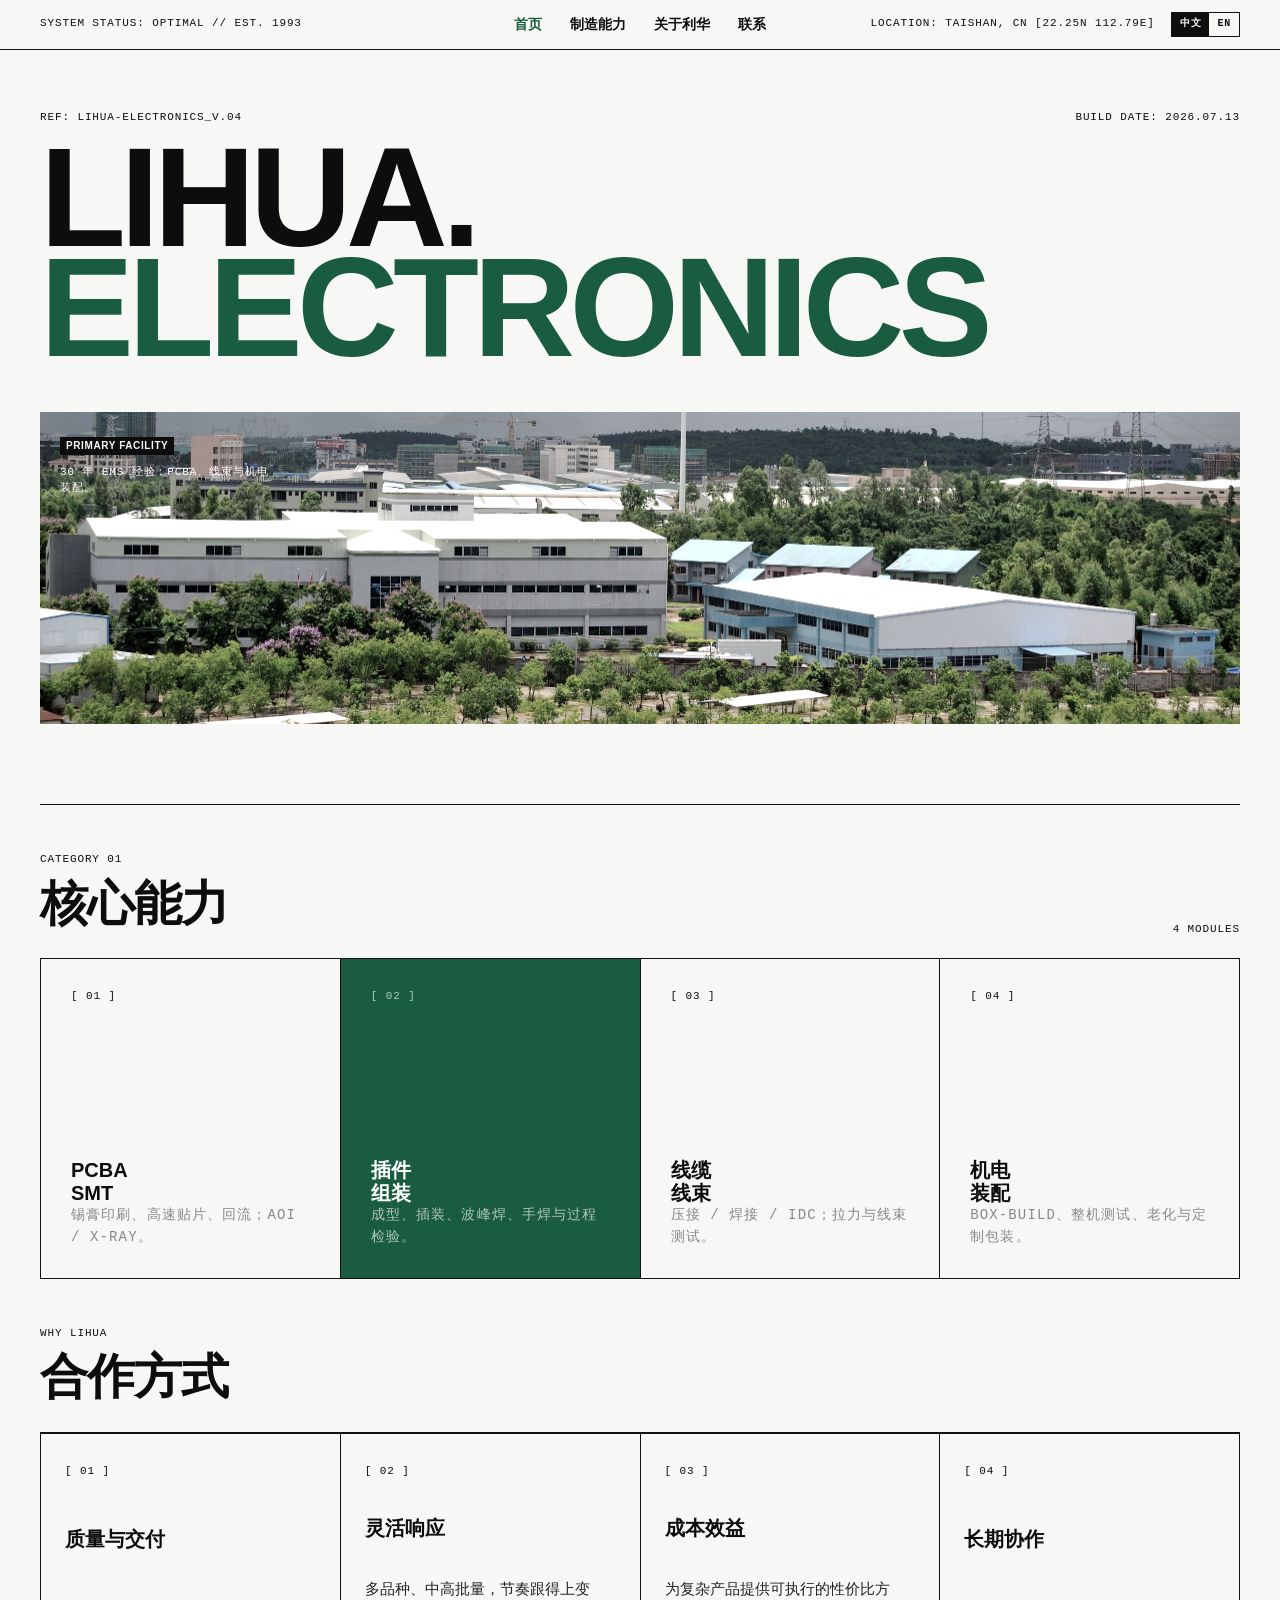
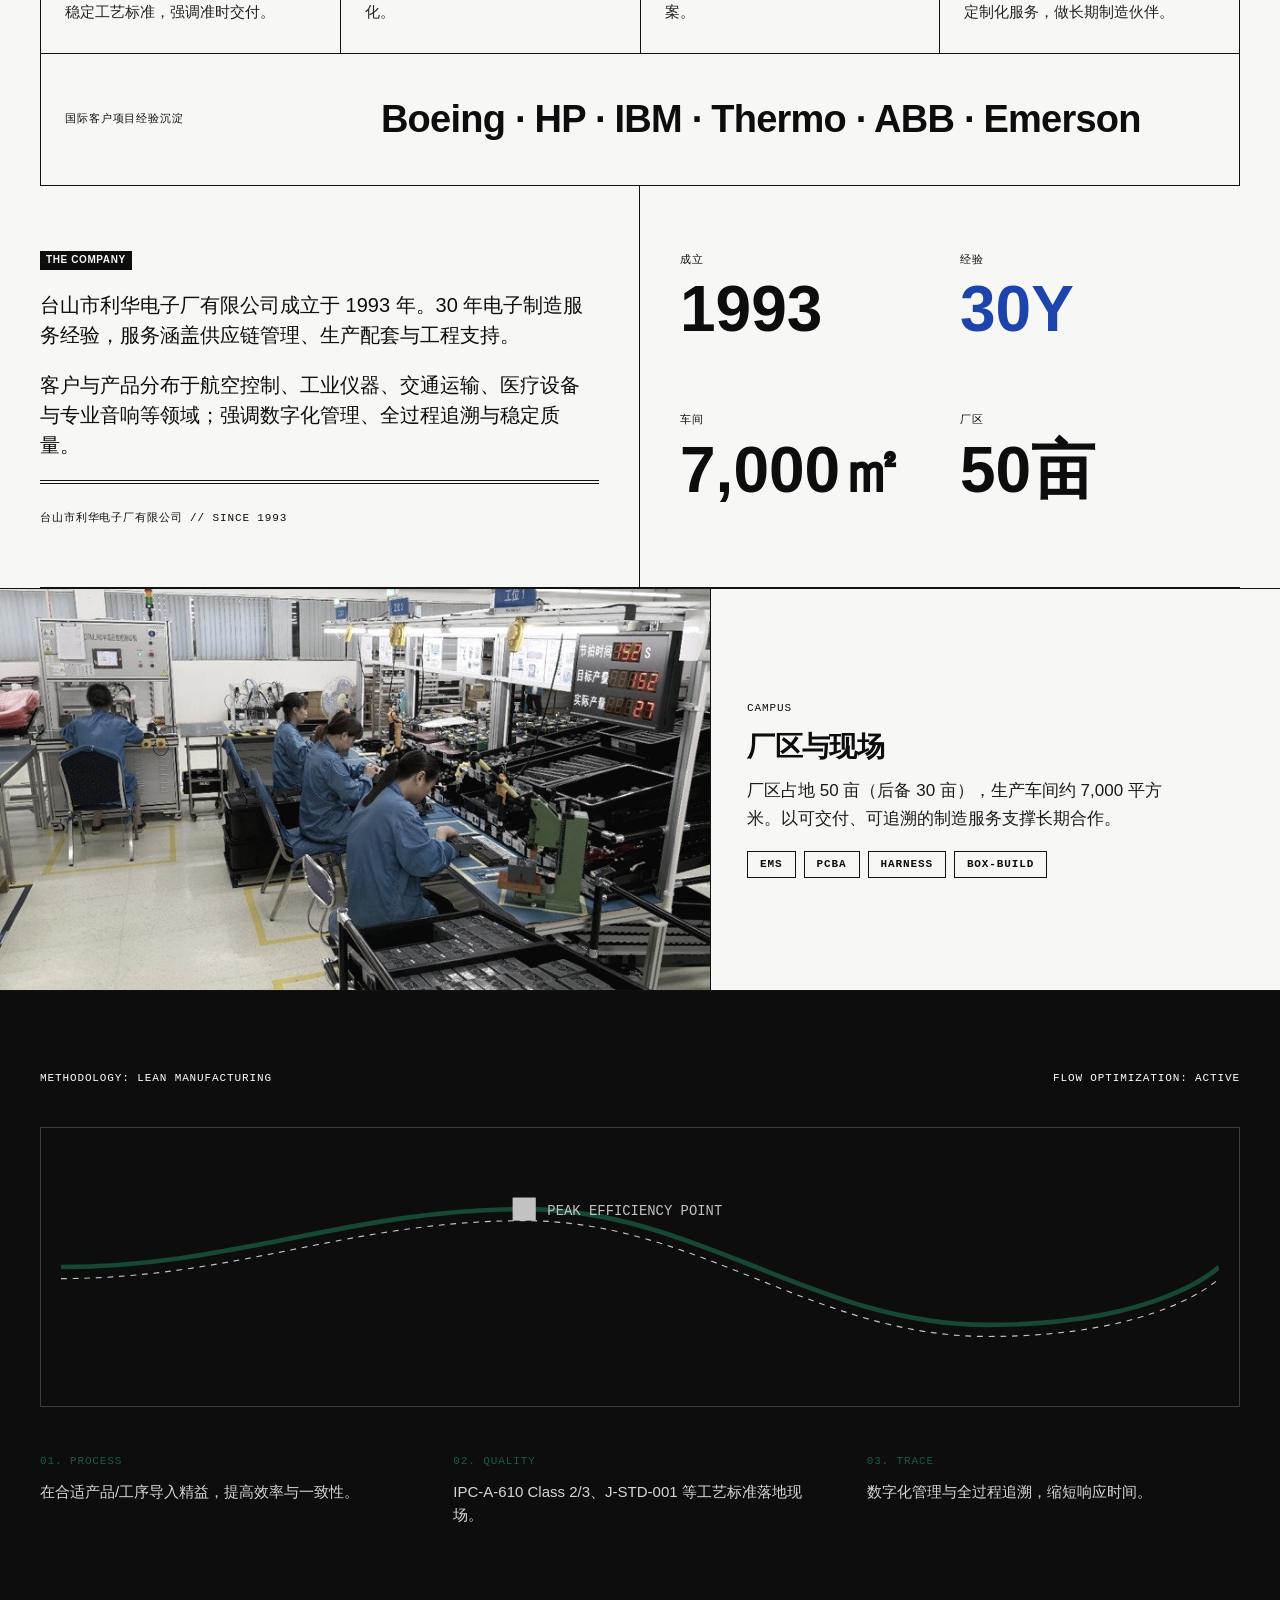
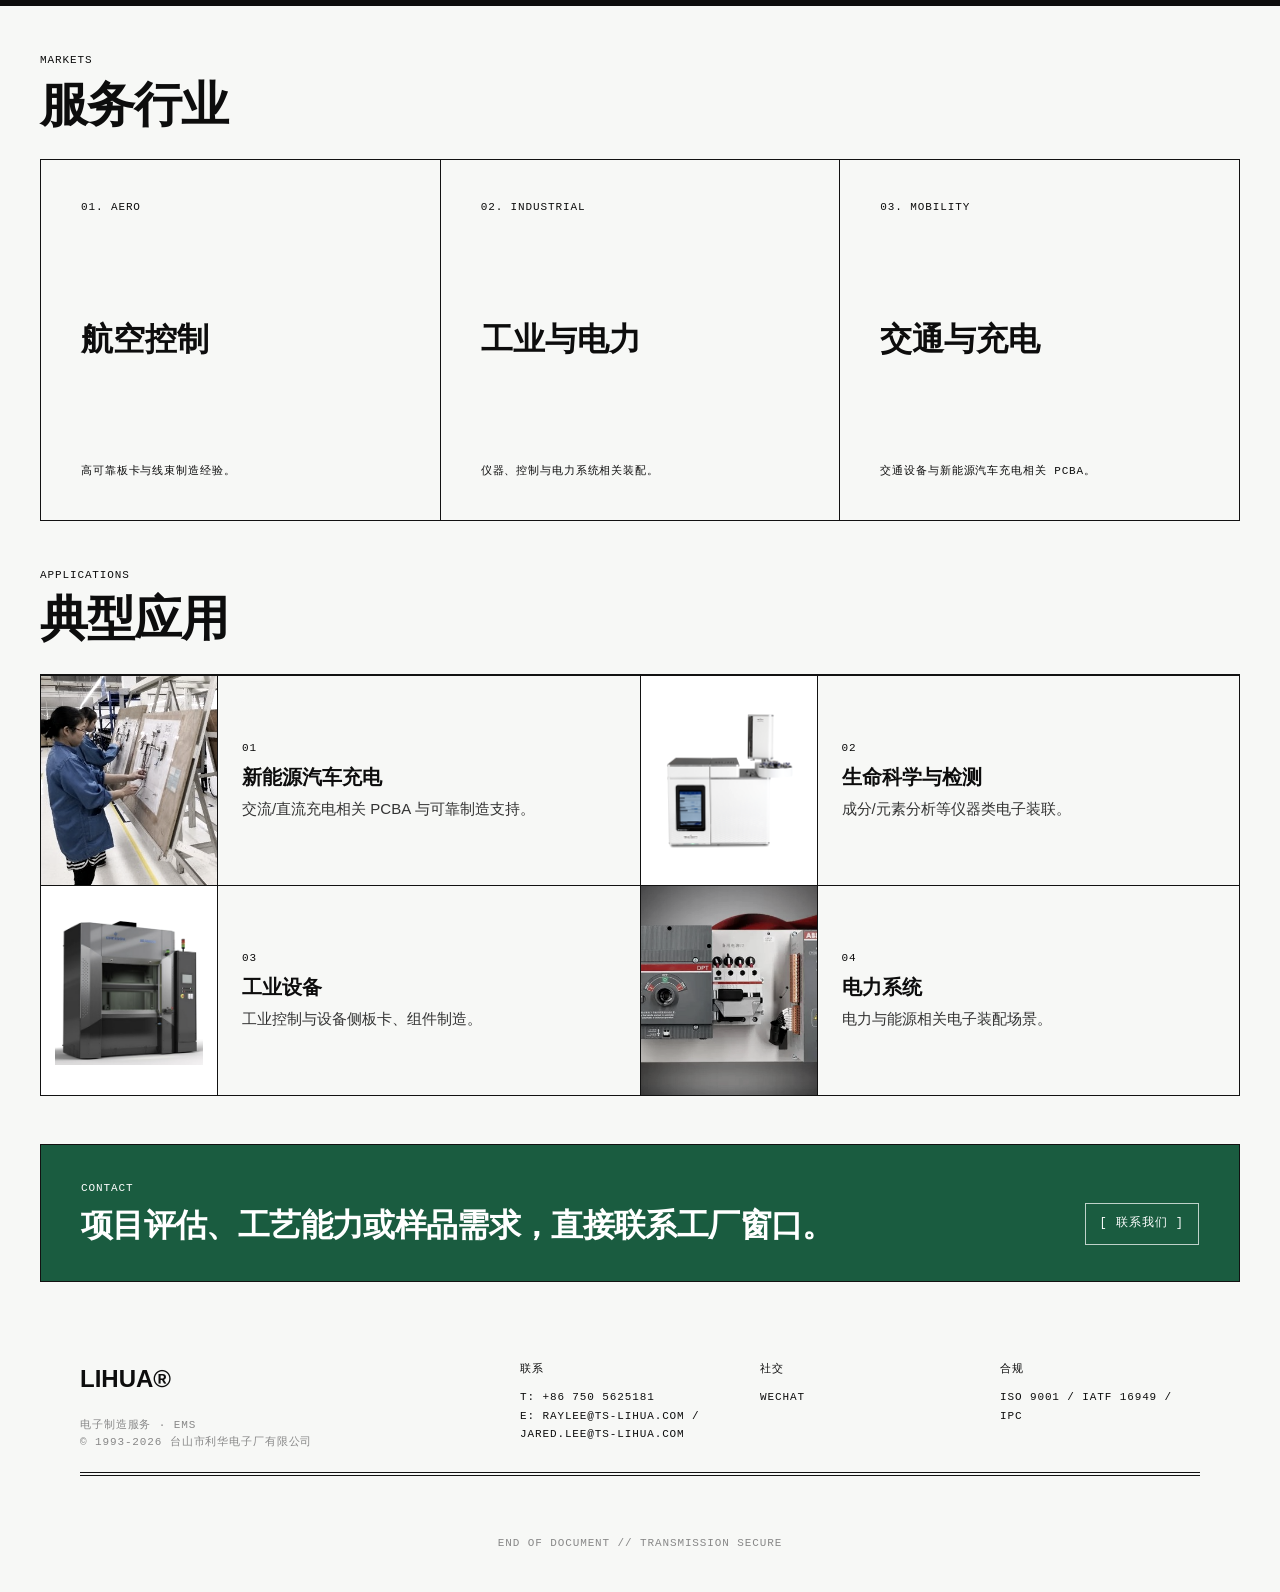
==== zh/index.html @ 79b775c5 "feat(cms): 发布利华静态官网" ====
<!doctype html>
<html lang="zh-CN">
<head>
  <meta charset="utf-8" />
  <meta name="viewport" content="width=device-width, initial-scale=1" />
  <title>利华电子 | 工业精密制造</title>
  <meta name="description" content="Taishan City Lihua Electronics Factory — PCBA, harness, electromechanical manufacturing." />
  <link rel="stylesheet" href="../css/site.css" />
</head>
<body>

<nav class="site-nav">
  <div class="mono nav-status">SYSTEM STATUS: OPTIMAL // EST. 1993</div>
  <div class="nav-links">
    <a href="./" aria-current="page">首页</a><a href="./manufacturing.html">制造能力</a><a href="./about.html">关于利华</a><a href="./contact.html">联系</a>
  </div>
  <div class="nav-end">
    <div class="mono">LOCATION: TAISHAN, CN [22.25N 112.79E]</div>
    <div class="lang-switch">
      <a href="./" aria-current="true" data-set-lang="zh">中文</a>
      <a href="../en/" data-set-lang="en">EN</a>
    </div>
  </div>
</nav>


<div class="container">
  <header class="hero">
    <div class="hero-meta">
      <span class="mono">REF: LIHUA-ELECTRONICS_V.04</span>
      <span class="mono">BUILD DATE: 2026.07.13</span>
    </div>
    <h1 class="brand-display">LIHUA.</h1>
    <h1 class="brand-display accent">ELECTRONICS</h1>
    <div class="hero-image-container hero-image-single">
      <div class="hero-overlay">
        <span class="tag">PRIMARY FACILITY</span>
        <p class="mono">30 年 EMS 经验：PCBA、线束与机电装配。</p>
      </div>
      <img src="../assets/plant.jpg" alt="Lihua plant campus" />
    </div>
  </header>

  <section id="services">
    <div class="section-header">
      <div>
        <span class="mono">CATEGORY 01</span>
        <h2>核心能力</h2>
      </div>
      <div class="mono">4 MODULES</div>
    </div>
    <div class="services-grid">
      <div class="service-card"><span class="mono">[ 01 ]</span><div><h3>PCBA<br>SMT</h3><p class="mono">锡膏印刷、高速贴片、回流；AOI / X-Ray。</p></div></div><div class="service-card featured"><span class="mono">[ 02 ]</span><div><h3>插件<br>组装</h3><p class="mono">成型、插装、波峰焊、手焊与过程检验。</p></div></div><div class="service-card"><span class="mono">[ 03 ]</span><div><h3>线缆<br>线束</h3><p class="mono">压接 / 焊接 / IDC；拉力与线束测试。</p></div></div><div class="service-card"><span class="mono">[ 04 ]</span><div><h3>机电<br>装配</h3><p class="mono">Box-build、整机测试、老化与定制包装。</p></div></div>
    </div>
  </section>

  <section class="offers-section">
    <div class="section-header">
      <div>
        <span class="mono">WHY LIHUA</span>
        <h2>合作方式</h2>
      </div>
    </div>
    <div class="offers-grid">
      <div class="offer-card"><span class="mono">[ 01 ]</span><h3>质量与交付</h3><p>稳定工艺标准，强调准时交付。</p></div><div class="offer-card"><span class="mono">[ 02 ]</span><h3>灵活响应</h3><p>多品种、中高批量，节奏跟得上变化。</p></div><div class="offer-card"><span class="mono">[ 03 ]</span><h3>成本效益</h3><p>为复杂产品提供可执行的性价比方案。</p></div><div class="offer-card"><span class="mono">[ 04 ]</span><h3>长期协作</h3><p>定制化服务，做长期制造伙伴。</p></div>
    </div>
  </section>

  <section class="customers-bar">
    <span class="mono">国际客户项目经验沉淀</span>
    <p class="customers-line">Boeing · HP · IBM · Thermo · ABB · Emerson</p>
  </section>

  <section id="about" class="about-split">
    <div class="about-text">
      <span class="tag tag-spaced">THE COMPANY</span>
      <p>台山市利华电子厂有限公司成立于 1993 年。30 年电子制造服务经验，服务涵盖供应链管理、生产配套与工程支持。</p>
      <p>客户与产品分布于航空控制、工业仪器、交通运输、医疗设备与专业音响等领域；强调数字化管理、全过程追溯与稳定质量。</p>
      <div class="divider-double"></div>
      <span class="mono">台山市利华电子厂有限公司 // SINCE 1993</span>
    </div>
    <div class="stats-grid">
      <div class="stat-item"><span class="mono">成立</span><span class="value">1993</span></div><div class="stat-item"><span class="mono">经验</span><span class="value blue">30Y</span></div><div class="stat-item"><span class="mono">车间</span><span class="value">7,000㎡</span></div><div class="stat-item"><span class="mono">厂区</span><span class="value">50亩</span></div>
    </div>
  </section>
</div>

<section class="media-band">
  <div class="media"><img src="../assets/lean.jpg" alt="Factory floor" /></div>
  <div class="copy">
    <span class="mono">CAMPUS</span>
    <h3>厂区与现场</h3>
    <p>厂区占地 50 亩（后备 30 亩），生产车间约 7,000 平方米。以可交付、可追溯的制造服务支撑长期合作。</p>
    <div class="chip-row">
      <span class="chip">EMS</span>
      <span class="chip">PCBA</span>
      <span class="chip">HARNESS</span>
      <span class="chip">BOX-BUILD</span>
    </div>
  </div>
</section>

<section id="lean" class="lean-section">
  <div class="container">
    <div class="hero-meta hero-meta-light">
      <span class="mono">METHODOLOGY: LEAN MANUFACTURING</span>
      <span class="mono">FLOW OPTIMIZATION: ACTIVE</span>
    </div>
    <div class="lean-visualization">
      <svg class="wave-svg" viewBox="0 0 1000 200" xmlns="http://www.w3.org/2000/svg" aria-hidden="true">
        <path d="M0,100 C150,100 250,50 400,50 C550,50 650,150 800,150 C950,150 1000,100 1000,100" fill="none" stroke="#1A5C40" stroke-width="4"></path>
        <path d="M0,110 C150,110 250,60 400,60 C550,60 650,160 800,160 C950,160 1000,110 1000,110" fill="none" stroke="white" stroke-width="1" stroke-dasharray="5,5"></path>
        <rect x="390" y="40" width="20" height="20" fill="white"></rect>
        <text x="420" y="55" fill="white" font-family="monospace" font-size="12">PEAK EFFICIENCY POINT</text>
      </svg>
    </div>
    <div class="lean-grid">
      <div><span class="mono accent-label">01. PROCESS</span><p>在合适产品/工序导入精益，提高效率与一致性。</p></div><div><span class="mono accent-label">02. QUALITY</span><p>IPC-A-610 Class 2/3、J-STD-001 等工艺标准落地现场。</p></div><div><span class="mono accent-label">03. TRACE</span><p>数字化管理与全过程追溯，缩短响应时间。</p></div>
    </div>
  </div>
</section>

<div class="container">
  <section id="solutions">
    <div class="section-header">
      <div>
        <span class="mono">MARKETS</span>
        <h2>服务行业</h2>
      </div>
    </div>
    <div class="solutions-strip">
      <div class="solution-col"><span class="mono">01. AERO</span><h3>航空控制</h3><p class="mono">高可靠板卡与线束制造经验。</p></div><div class="solution-col"><span class="mono">02. INDUSTRIAL</span><h3>工业与电力</h3><p class="mono">仪器、控制与电力系统相关装配。</p></div><div class="solution-col"><span class="mono">03. MOBILITY</span><h3>交通与充电</h3><p class="mono">交通设备与新能源汽车充电相关 PCBA。</p></div>
    </div>
  </section>

  <section class="apps-section">
    <div class="section-header">
      <div>
        <span class="mono">APPLICATIONS</span>
        <h2>典型应用</h2>
      </div>
    </div>
    <div class="apps-grid">
      <article class="app-card"><div class="app-photo"><img src="../assets/app-charging.jpg" alt="新能源汽车充电" /></div><div class="app-copy"><span class="mono">01</span><h3>新能源汽车充电</h3><p>交流/直流充电相关 PCBA 与可靠制造支持。</p></div></article><article class="app-card"><div class="app-photo"><img src="../assets/app-life.png" alt="生命科学与检测" /></div><div class="app-copy"><span class="mono">02</span><h3>生命科学与检测</h3><p>成分/元素分析等仪器类电子装联。</p></div></article><article class="app-card"><div class="app-photo"><img src="../assets/app-industrial.png" alt="工业设备" /></div><div class="app-copy"><span class="mono">03</span><h3>工业设备</h3><p>工业控制与设备侧板卡、组件制造。</p></div></article><article class="app-card"><div class="app-photo"><img src="../assets/app-power2.jpg" alt="电力系统" /></div><div class="app-copy"><span class="mono">04</span><h3>电力系统</h3><p>电力与能源相关电子装配场景。</p></div></article>
    </div>
  </section>

  <section class="content-block cta-block">
    <span class="mono">CONTACT</span>
    <h3>项目评估、工艺能力或样品需求，直接联系工厂窗口。</h3>
    <p><a class="text-link" href="./contact.html">[ 联系我们 ]</a></p>
  </section>
</div>


<footer class="site-footer">
  <div class="container">
    <div class="footer-grid">
      <div>
        <div class="footer-logo">LIHUA®</div>
        <p class="mono muted">电子制造服务 · EMS<br>© 1993-2026 台山市利华电子厂有限公司</p>
      </div>
      <div>
        <span class="mono col-title">联系</span>
        <p class="mono">T: +86 750 5625181<br>E: raylee@ts-lihua.com / jared.lee@ts-lihua.com</p>
      </div>
      <div>
        <span class="mono col-title">社交</span>
        <p class="mono">WECHAT</p>
      </div>
      <div>
        <span class="mono col-title">合规</span>
        <p class="mono">ISO 9001 / IATF 16949 / IPC</p>
      </div>
    </div>
    <div class="divider-double"></div>
    <div class="mono footer-end">END OF DOCUMENT // TRANSMISSION SECURE</div>
  </div>
</footer>

<script src="../js/site.js"></script>
</body>
</html>
---- css/site.css ----
:root {
  --bg: #f7f8f6;
  --fg: #0d0d0d;
  --accent: #1a5c40;
  --border: #121212;
  --dim: #888888;
  --blue: #1c44ac;
  --white: #ffffff;
}

* {
  margin: 0;
  padding: 0;
  box-sizing: border-box;
}

html {
  scroll-behavior: smooth;
  overflow-x: hidden;
  max-width: 100%;
}

body {
  background: var(--bg);
  color: var(--fg);
  font-family: Inter, -apple-system, BlinkMacSystemFont, "Segoe UI", sans-serif;
  -webkit-font-smoothing: antialiased;
  line-height: 1.45;
  font-size: 16px;
  overflow-x: hidden;
  max-width: 100%;
  width: 100%;
  position: relative;
}

a {
  color: inherit;
  text-decoration: none;
}

a:focus-visible {
  outline: 2px solid var(--accent);
  outline-offset: 4px;
}

img {
  display: block;
  max-width: 100%;
  height: auto;
}

/* prevent flex/grid children from forcing horizontal scroll */
.site-nav,
.container,
.hero,
.services-grid,
.solutions-strip,
.about-split,
.two-col,
.contact-grid,
.footer-grid,
.lean-grid,
.service-card,
.solution-col,
.about-text,
.stats-grid {
  min-width: 0;
  max-width: 100%;
}

.mono {
  font-family: "SF Mono", "Roboto Mono", ui-monospace, monospace;
  text-transform: uppercase;
  font-size: 11px;
  letter-spacing: 0.08em;
}

.container {
  width: 100%;
  max-width: 1400px;
  margin: 0 auto;
  padding: 0 40px;
  box-sizing: border-box;
}

.tag {
  background: var(--fg);
  color: var(--bg);
  padding: 2px 6px;
  font-size: 10px;
  font-weight: 700;
  display: inline-block;
  text-transform: uppercase;
  letter-spacing: 0.06em;
}

.divider-double {
  height: 4px;
  border-top: 1px solid var(--border);
  border-bottom: 1px solid var(--border);
  margin: 20px 0;
}

/* Nav */
.site-nav {
  border-bottom: 1px solid var(--border);
  padding: 12px 40px;
  display: grid;
  grid-template-columns: 1fr auto 1fr;
  align-items: center;
  gap: 24px;
  background: var(--bg);
  position: sticky;
  top: 0;
  z-index: 100;
}

.site-nav .nav-status {
  justify-self: start;
}

.site-nav .nav-links {
  display: flex;
  gap: 28px;
  justify-content: center;
  flex-wrap: wrap;
}

.site-nav .nav-links a {
  font-weight: 700;
  font-size: 14px;
  text-transform: uppercase;
}

.site-nav .nav-links a:hover,
.site-nav .nav-links a[aria-current="page"] {
  color: var(--accent);
}

.site-nav .nav-end {
  justify-self: end;
  display: flex;
  align-items: center;
  gap: 16px;
  flex-wrap: wrap;
  max-width: 100%;
}

.site-nav .nav-status,
.site-nav .nav-end .mono {
  overflow-wrap: anywhere;
  word-break: break-word;
}

.lang-switch {
  display: inline-flex;
  border: 1px solid var(--border);
}

.lang-switch a {
  padding: 4px 8px;
  font-family: "SF Mono", "Roboto Mono", ui-monospace, monospace;
  font-size: 10px;
  letter-spacing: 0.08em;
  text-transform: uppercase;
  font-weight: 700;
}

.lang-switch a[aria-current="true"] {
  background: var(--fg);
  color: var(--bg);
}

.lang-switch a:hover {
  background: var(--accent);
  color: var(--white);
}

/* Hero */
.hero {
  padding: 60px 0 80px;
  border-bottom: 1px solid var(--border);
}

.hero-meta {
  display: flex;
  justify-content: space-between;
  gap: 16px;
  margin-bottom: 10px;
  flex-wrap: wrap;
}

.brand-display {
  font-size: clamp(40px, 11vw, 180px);
  font-weight: 900;
  text-transform: uppercase;
  line-height: 0.9;
  letter-spacing: -0.04em;
  margin-left: 0;
  max-width: 100%;
  overflow-wrap: anywhere;
  word-break: break-word;
}

.brand-display.accent {
  color: var(--accent);
  margin-top: -0.12em;
}

.hero-image-container {
  margin-top: 40px;
  width: 100%;
  height: 500px;
  background: #1a1f1c;
  position: relative;
  overflow: hidden;
  display: grid;
  grid-template-columns: 1fr 1fr;
}

.hero-image-container.hero-image-single {
  grid-template-columns: 1fr;
  /* 跟厂区全景原图比例一致（约 3.84:1），避免 cover 裁切 */
  height: auto;
  min-height: 0;
  aspect-ratio: 4212 / 1097;
  max-height: none;
}

.hero-image-container.hero-image-single img {
  width: 100%;
  height: 100%;
  object-fit: contain; /* 完整显示全景，不裁上下 */
  object-position: center;
  filter: grayscale(0.45) contrast(1.08) saturate(0.9);
  mix-blend-mode: normal;
  opacity: 1;
}

.hero-image-container img {
  width: 100%;
  height: 100%;
  object-fit: cover;
  /* 中等工业滤镜：有灰阶但不糊死细节 */
  filter: grayscale(0.55) contrast(1.12) saturate(0.85);
  mix-blend-mode: normal;
  opacity: 0.96;
}

.hero-overlay {
  position: absolute;
  top: 20px;
  left: 20px;
  color: var(--white);
  z-index: 2;
  max-width: 280px;
}

.hero-overlay .mono {
  margin-top: 10px;
  max-width: 220px;
}

/* Section */
.section-header {
  border-bottom: 1px solid var(--border);
  padding: 40px 0 20px;
  display: flex;
  justify-content: space-between;
  align-items: flex-end;
  gap: 20px;
  flex-wrap: wrap;
}

.section-header h2 {
  font-size: clamp(28px, 4vw, 48px);
  font-weight: 900;
  text-transform: uppercase;
  letter-spacing: -0.02em;
}

.page-hero {
  padding: 48px 0 24px;
  border-bottom: 1px solid var(--border);
}

.page-hero h1 {
  font-size: clamp(36px, 6vw, 72px);
  font-weight: 900;
  text-transform: uppercase;
  letter-spacing: -0.03em;
  line-height: 0.95;
  margin-top: 8px;
}

.page-hero p.lead {
  margin-top: 18px;
  max-width: 640px;
  font-size: 18px;
  line-height: 1.5;
  color: #222;
}

/* Services */
.services-grid {
  display: grid;
  grid-template-columns: repeat(4, 1fr);
  border-left: 1px solid var(--border);
}

.service-card {
  border-right: 1px solid var(--border);
  border-bottom: 1px solid var(--border);
  padding: 30px;
  min-height: 320px;
  display: flex;
  flex-direction: column;
  justify-content: space-between;
  transition: background 0.2s;
}

.service-card:hover {
  background: #f0f0f0;
}

.service-card.featured {
  background: var(--accent);
  color: var(--white);
}

.service-card.featured .mono {
  color: rgba(255, 255, 255, 0.65);
}

.service-card h3 {
  font-size: 20px;
  font-weight: 800;
  text-transform: uppercase;
  margin-top: 10px;
  line-height: 1.15;
}

.service-card p {
  color: var(--dim);
}

.service-card.featured p {
  color: rgba(255, 255, 255, 0.9);
}

.service-points {
  margin-top: 16px;
  display: grid;
  gap: 6px;
}

.service-points span {
  display: block;
  color: inherit;
}

/* About split */
.about-split {
  display: grid;
  grid-template-columns: 1fr 1fr;
  border-bottom: 1px solid var(--border);
}

.about-text {
  padding: 60px 40px 60px 0;
  border-right: 1px solid var(--border);
}

.about-text p {
  font-size: 20px;
  line-height: 1.5;
  max-width: 560px;
  margin-bottom: 20px;
}

.stats-grid {
  display: grid;
  grid-template-columns: 1fr 1fr;
  padding: 60px 40px;
  gap: 40px;
}

.stat-item .value {
  font-size: clamp(40px, 5vw, 64px);
  font-weight: 900;
  display: block;
  line-height: 1;
  margin-top: 8px;
}

.stat-item .value.blue {
  color: var(--blue);
}

/* Lean */
.lean-section {
  padding: 80px 0;
  background: var(--fg);
  color: var(--bg);
}

.lean-visualization {
  height: 280px;
  border: 1px solid rgba(255, 255, 255, 0.2);
  margin: 40px 0;
  display: flex;
  align-items: center;
  justify-content: center;
  padding: 20px;
}

.wave-svg {
  width: 100%;
  height: 100%;
  opacity: 0.75;
}

.lean-grid {
  display: grid;
  grid-template-columns: repeat(3, 1fr);
  gap: 40px;
}

.lean-grid p {
  font-size: 15px;
  margin-top: 10px;
  line-height: 1.55;
  color: rgba(247, 248, 246, 0.86);
}

/* Solutions */
.solutions-strip {
  display: flex;
  border-bottom: 1px solid var(--border);
  border-left: 1px solid var(--border);
}

.solution-col {
  flex: 1;
  padding: 40px;
  border-right: 1px solid var(--border);
  min-height: 360px;
  display: flex;
  flex-direction: column;
  justify-content: space-between;
  gap: 24px;
}

.solution-col h3 {
  font-size: clamp(24px, 3vw, 32px);
  font-weight: 900;
  text-transform: uppercase;
  line-height: 1.05;
}

/* Content blocks */
.content-block {
  padding: 48px 0;
  border-bottom: 1px solid var(--border);
}

.content-block h3 {
  font-size: 28px;
  font-weight: 900;
  text-transform: uppercase;
  letter-spacing: -0.02em;
  margin: 8px 0 16px;
}

.content-block p,
.content-block li {
  font-size: 17px;
  line-height: 1.65;
  max-width: 760px;
}

.content-block ul {
  margin: 12px 0 0 18px;
}

.two-col {
  display: grid;
  grid-template-columns: 1fr 1fr;
  gap: 0;
  border-bottom: 1px solid var(--border);
}

.two-col > * {
  padding: 40px;
  border-right: 1px solid var(--border);
}

.two-col > *:last-child {
  border-right: none;
}

.fact-list {
  display: grid;
  gap: 16px;
}

.fact-list .row {
  display: grid;
  grid-template-columns: 120px 1fr;
  gap: 16px;
  padding: 14px 0;
  border-bottom: 1px solid var(--border);
}

.fact-list .row:last-child {
  border-bottom: none;
}

/* Contact */
.contact-grid {
  display: grid;
  grid-template-columns: 1.2fr 1fr;
  border-left: 1px solid var(--border);
  border-bottom: 1px solid var(--border);
}

.contact-card {
  border-right: 1px solid var(--border);
  border-top: 1px solid var(--border);
  padding: 32px;
  min-height: 240px;
  display: flex;
  flex-direction: column;
  justify-content: space-between;
  gap: 20px;
}

.contact-card .label {
  display: block;
  margin-bottom: 10px;
}

.contact-card h3 {
  font-size: clamp(20px, 2.2vw, 26px);
  font-weight: 900;
  text-transform: none;
  letter-spacing: -0.02em;
  margin: 0 0 10px;
  line-height: 1.2;
}

.contact-card h3 a {
  color: inherit;
  text-decoration: none;
}

.contact-card h3 a:hover {
  color: var(--accent);
}

.contact-card .role {
  margin: 0 0 16px;
  color: var(--dim);
  font-size: 13px;
}

.contact-card .body {
  margin: 0;
  font-size: 16px;
  line-height: 1.7;
  color: var(--fg);
  font-family: Inter, -apple-system, BlinkMacSystemFont, "Segoe UI", sans-serif;
  text-transform: none;
  letter-spacing: 0;
}

.contact-card .body a {
  color: var(--fg);
  text-decoration: underline;
  text-underline-offset: 3px;
}

.contact-card .body a:hover {
  color: var(--accent);
}

.contact-card .meta {
  margin-top: 8px;
  font-size: 14px;
  line-height: 1.6;
  color: #333;
}

.contact-card a:hover {
  color: var(--accent);
}

/* Footer */
.site-footer {
  padding: 80px 40px 40px;
  background: var(--bg);
}

.footer-grid {
  display: grid;
  grid-template-columns: 2fr 1fr 1fr 1fr;
  gap: 40px;
}

.footer-logo {
  font-size: 24px;
  font-weight: 900;
  text-transform: uppercase;
}

.site-footer .muted {
  margin-top: 20px;
  color: var(--dim);
  line-height: 1.6;
}

.site-footer .col-title {
  display: block;
  margin-bottom: 10px;
}

.site-footer p {
  line-height: 1.7;
}

.footer-end {
  margin-top: 60px;
  text-align: center;
  color: var(--dim);
}

/* Responsive */
@media (max-width: 960px) {
  .container,
  .site-nav,
  .site-footer {
    padding-left: 16px;
    padding-right: 16px;
  }

  .site-nav {
    grid-template-columns: minmax(0, 1fr) auto;
    grid-template-areas:
      "status end"
      "links links";
    justify-items: stretch;
    gap: 10px 16px;
    padding-top: 10px;
    padding-bottom: 10px;
  }

  .site-nav .nav-status {
    grid-area: status;
    align-self: center;
  }

  .site-nav .nav-links {
    grid-area: links;
    justify-content: flex-start;
    gap: 14px 18px;
  }

  .site-nav .nav-links,
  .site-nav .nav-end {
    justify-self: stretch;
  }

  .site-nav .nav-end {
    grid-area: end;
    justify-self: end;
    justify-content: flex-end;
  }

  .site-nav .nav-end > .mono {
    display: none;
  }

  .brand-display {
    font-size: clamp(36px, 14vw, 72px);
    letter-spacing: -0.03em;
  }

  .hero {
    padding: 36px 0 48px;
  }

  .hero-image-container {
    grid-template-columns: 1fr;
    height: min(56vw, 320px);
    min-height: 220px;
  }

  .hero-image-container.hero-image-single {
    height: auto;
    min-height: 200px;
    aspect-ratio: 16 / 9;
  }

  .hero-image-container.hero-image-single img {
    object-fit: cover;
    object-position: center;
  }

  .hero-overlay {
    top: auto;
    right: 16px;
    bottom: 16px;
    left: 16px;
    max-width: 280px;
  }

  .services-grid,
  .solutions-strip,
  .about-split,
  .two-col,
  .contact-grid,
  .footer-grid,
  .lean-grid,
  .stats-grid {
    grid-template-columns: 1fr;
    display: grid;
  }

  .solutions-strip {
    display: grid;
  }

  .services-grid {
    border-left: none;
  }

  .service-card {
    min-height: 0;
    border-left: 1px solid var(--border);
  }

  .about-text,
  .stats-grid,
  .two-col > *,
  .solution-col {
    padding: 28px 0;
    border-right: none;
    border-bottom: 1px solid var(--border);
  }

  .solution-col {
    padding-right: 16px;
    padding-left: 16px;
    border-right: 1px solid var(--border);
  }

  .about-text p {
    font-size: 18px;
    max-width: 100%;
  }

  .stat-item .value {
    font-size: clamp(36px, 12vw, 56px);
  }

  .section-header h2,
  .page-hero h1 {
    overflow-wrap: anywhere;
    word-break: break-word;
  }

  .fact-list .row {
    grid-template-columns: 1fr;
    gap: 4px;
  }

  .contact-card,
  .service-card,
  .solution-col {
    padding: 24px 16px;
  }

  .lean-visualization {
    height: 180px;
    padding: 12px;
  }
}

@media (max-width: 480px) {
  .site-nav .nav-status {
    font-size: 9px;
  }

  .brand-display {
    font-size: clamp(32px, 13vw, 48px);
  }

  .site-nav .nav-links {
    gap: 10px 14px;
  }

  .site-nav .nav-links a {
    font-size: 13px;
  }

  .mono {
    letter-spacing: 0.06em;
  }
}


/* Media / content helpers */
.media-band {
  display: grid;
  grid-template-columns: minmax(0, 1.25fr) minmax(0, 1fr);
  width: 100%;
  max-width: 1400px;
  margin-right: auto;
  margin-left: auto;
  border-top: 1px solid var(--border);
  border-bottom: 1px solid var(--border);
  background: var(--bg);
}

.media-band .media {
  position: relative;
  min-height: 320px;
  overflow: hidden;
  background: #dfe5df;
  border-right: 1px solid var(--border);
}

.media-band .media img {
  width: 100%;
  height: 100%;
  object-fit: cover;
  filter: grayscale(0.5) contrast(1.1) saturate(0.88);
  mix-blend-mode: normal;
  opacity: 0.96;
  display: block;
}

.media-band .copy {
  padding: 40px 36px;
  display: flex;
  flex-direction: column;
  justify-content: center;
  gap: 14px;
  min-width: 0;
}

.media-band .copy h3 {
  margin: 0;
  font-size: clamp(22px, 2.6vw, 28px);
  font-weight: 900;
  text-transform: none;
  letter-spacing: -0.02em;
  line-height: 1.15;
}

.media-band .copy p {
  margin: 0;
  font-size: 17px;
  line-height: 1.65;
  max-width: 44ch;
  color: #1a1a1a;
}

.chip-row {
  display: flex;
  flex-wrap: wrap;
  gap: 8px;
  margin-top: 4px;
}

.chip {
  display: inline-flex;
  align-items: center;
  justify-content: center;
  border: 1px solid var(--border);
  background: var(--bg);
  color: var(--fg);
  padding: 7px 12px;
  font-family: "SF Mono", "Roboto Mono", ui-monospace, monospace;
  font-size: 11px;
  font-weight: 700;
  line-height: 1;
  text-transform: uppercase;
  letter-spacing: 0.08em;
  white-space: nowrap;
}

.proof-list {
  display: grid;
  gap: 10px;
  margin: 4px 0 0;
  padding: 0;
}

.proof-list li {
  list-style: none;
  margin: 0;
  padding: 0;
  font-size: 15px;
  line-height: 1.55;
  color: #222;
}

.proof-list li::before {
  content: "— ";
  color: var(--accent);
  font-weight: 700;
}

.service-card p {
  font-size: 14px;
  line-height: 1.55;
}

.page-hero p.lead {
  font-size: 18px;
}


.contact-card a {
  text-decoration: underline;
  text-underline-offset: 2px;
}

@media (max-width: 960px) {
  .media-band {
    grid-template-columns: 1fr;
  }

  .media-band .media {
    min-height: 220px;
    border-right: none;
    border-bottom: 1px solid var(--border);
  }

  .media-band .copy {
    padding: 24px 16px 28px;
  }

  .media-band .copy p,
  .content-block p,
  .content-block li,
  .about-text p {
    font-size: 16px;
  }

  .chip {
    font-size: 10px;
    padding: 6px 10px;
  }
}

/* === CONTENT SECTIONS v2 === */
.tag-spaced { margin-bottom: 20px; }
.accent-label { color: var(--accent); }
.hero-meta-light { color: #fff; }
.text-link {
  color: var(--accent);
  font-family: "SF Mono", "Roboto Mono", ui-monospace, monospace;
  font-size: 12px;
  letter-spacing: 0.08em;
  text-transform: uppercase;
  text-decoration: none;
}
.text-link:hover { text-decoration: underline; }
.cta-block {
  display: grid;
  grid-template-columns: minmax(0, 1fr) auto;
  gap: 8px 32px;
  align-items: end;
  margin-top: 48px;
  padding: 36px 40px;
  border: 1px solid var(--border);
  background: var(--accent);
  color: var(--white);
}
.cta-block > .mono,
.cta-block h3 {
  grid-column: 1;
}
.cta-block > p {
  grid-row: 1 / span 2;
  grid-column: 2;
  align-self: end;
}
.cta-block h3 {
  max-width: 820px;
  margin: 0;
  font-size: clamp(22px, 2.6vw, 32px);
  font-weight: 900;
  line-height: 1.25;
}
.cta-block p { margin: 0; }
.cta-block .text-link {
  display: inline-flex;
  align-items: center;
  min-height: 42px;
  padding: 10px 14px;
  border: 1px solid rgba(255, 255, 255, 0.72);
  color: var(--white);
  white-space: nowrap;
}
.cta-block .text-link:hover {
  background: var(--white);
  color: var(--accent);
  text-decoration: none;
}

/* Offers */
.offers-section { padding: 0; }
.offers-grid {
  display: grid;
  grid-template-columns: repeat(4, minmax(0, 1fr));
  border-left: 1px solid var(--border);
  border-bottom: 1px solid var(--border);
}
.offer-card {
  border-right: 1px solid var(--border);
  border-top: 1px solid var(--border);
  padding: 30px 24px;
  min-height: 220px;
  display: flex;
  flex-direction: column;
  justify-content: space-between;
  gap: 24px;
  background: var(--bg);
}
.offer-card h3 {
  margin: 0;
  font-size: 20px;
  font-weight: 900;
  line-height: 1.25;
}
.offer-card p {
  margin: 0;
  font-size: 15px;
  line-height: 1.55;
  color: #222;
}

/* Customers */
.customers-bar {
  grid-template-columns: minmax(180px, 0.35fr) minmax(0, 1fr);
  align-items: center;
  min-height: 132px;
  padding: 28px 24px;
  border-right: 1px solid var(--border);
  border-bottom: 1px solid var(--border);
  border-left: 1px solid var(--border);
  display: grid;
  gap: 24px;
}
.customers-line {
  margin: 0;
  font-size: clamp(22px, 3vw, 38px);
  font-weight: 800;
  letter-spacing: -0.02em;
  line-height: 1.2;
}

/* Applications */
.apps-section { padding-top: 0; }
.apps-grid {
  display: grid;
  grid-template-columns: repeat(2, minmax(0, 1fr));
  border-left: 1px solid var(--border);
  border-bottom: 1px solid var(--border);
}
.app-card {
  display: grid;
  grid-template-columns: minmax(170px, 0.42fr) minmax(0, 1fr);
  gap: 0;
  border-right: 1px solid var(--border);
  border-top: 1px solid var(--border);
  min-height: 210px;
  background: var(--bg);
}
.app-photo {
  background: #dfe5df;
  overflow: hidden;
  border-right: 1px solid var(--border);
}
.app-photo img {
  width: 100%;
  height: 100%;
  object-fit: cover;
  filter: grayscale(0.45) contrast(1.08) saturate(0.9);
  display: block;
}
.app-photo img[src$=".png"] {
  object-fit: contain;
  padding: 14px;
  background: var(--white);
  filter: grayscale(0.25) contrast(1.04) saturate(0.94);
}
.app-copy {
  padding: 26px 24px;
  display: flex;
  flex-direction: column;
  justify-content: center;
  gap: 8px;
  min-width: 0;
}
.app-copy h3 {
  margin: 0;
  font-size: 20px;
  font-weight: 900;
  line-height: 1.2;
}
.app-copy p {
  margin: 0;
  font-size: 15px;
  line-height: 1.55;
  color: #333;
}

/* Manufacturing process blocks */
.process-stack { padding-bottom: 20px; }
.process-block {
  display: grid;
  grid-template-columns: minmax(0, 1.05fr) minmax(0, 1fr);
  border: 1px solid var(--border);
  border-bottom: none;
  background: var(--bg);
  min-width: 0;
}
.process-block:last-of-type { border-bottom: 1px solid var(--border); }
.process-block.is-reverse { grid-template-columns: minmax(0, 1fr) minmax(0, 1.05fr); }
.process-block.is-reverse .process-photo { order: 2; border-right: none; border-left: 1px solid var(--border); }
.process-block.is-reverse .process-copy { order: 1; }
.process-photo {
  min-height: 260px;
  overflow: hidden;
  background: #dfe5df;
  border-right: 1px solid var(--border);
}
.process-photo img {
  width: 100%;
  height: 100%;
  object-fit: cover;
  filter: grayscale(0.45) contrast(1.08) saturate(0.9);
  display: block;
}
.process-photo img[src$=".png"] {
  object-fit: contain;
  padding: clamp(18px, 2.5vw, 32px);
  background: var(--white);
  filter: grayscale(0.2) contrast(1.04) saturate(0.95);
}
.process-copy {
  padding: 32px 28px;
  display: flex;
  flex-direction: column;
  justify-content: center;
  gap: 12px;
  min-width: 0;
}
.process-copy h3 {
  margin: 0;
  font-size: clamp(22px, 2.4vw, 28px);
  font-weight: 900;
  line-height: 1.15;
}
.process-desc {
  margin: 0;
  font-size: 16px;
  line-height: 1.6;
  color: #222;
  max-width: 46ch;
}
.process-stack .content-block {
  border: 1px solid var(--border);
  border-top: none;
  padding: 28px;
}

@media (max-width: 960px) {
  .offers-grid,
  .apps-grid {
    grid-template-columns: 1fr;
  }
  .app-card {
    grid-template-columns: 144px minmax(0, 1fr);
  }
  .process-block,
  .process-block.is-reverse {
    grid-template-columns: 1fr;
  }
  .process-block.is-reverse .process-photo,
  .process-photo {
    order: 0;
    border-right: none;
    border-left: none;
    border-bottom: 1px solid var(--border);
    min-height: 200px;
  }
  .process-block.is-reverse .process-copy,
  .process-copy {
    order: 1;
    padding: 22px 16px 26px;
  }
  .offer-card { min-height: 0; }
  .customers-line { font-size: 18px; }
  .customers-bar {
    grid-template-columns: 1fr;
    min-height: 0;
    padding: 24px 16px;
    gap: 10px;
  }
  .cta-block {
    grid-template-columns: 1fr;
    padding: 28px 20px;
  }
  .cta-block > .mono,
  .cta-block h3,
  .cta-block > p {
    grid-row: auto;
    grid-column: 1;
  }
  .cta-block > p {
    margin-top: 14px;
  }
}

@media (max-width: 480px) {
  .app-card {
    grid-template-columns: 104px minmax(0, 1fr);
    min-height: 156px;
  }
  .app-copy {
    padding: 18px 14px;
  }
  .app-copy h3 {
    font-size: 17px;
  }
  .app-copy p {
    font-size: 14px;
  }
  .app-photo img[src$=".png"] {
    padding: 8px;
  }
}
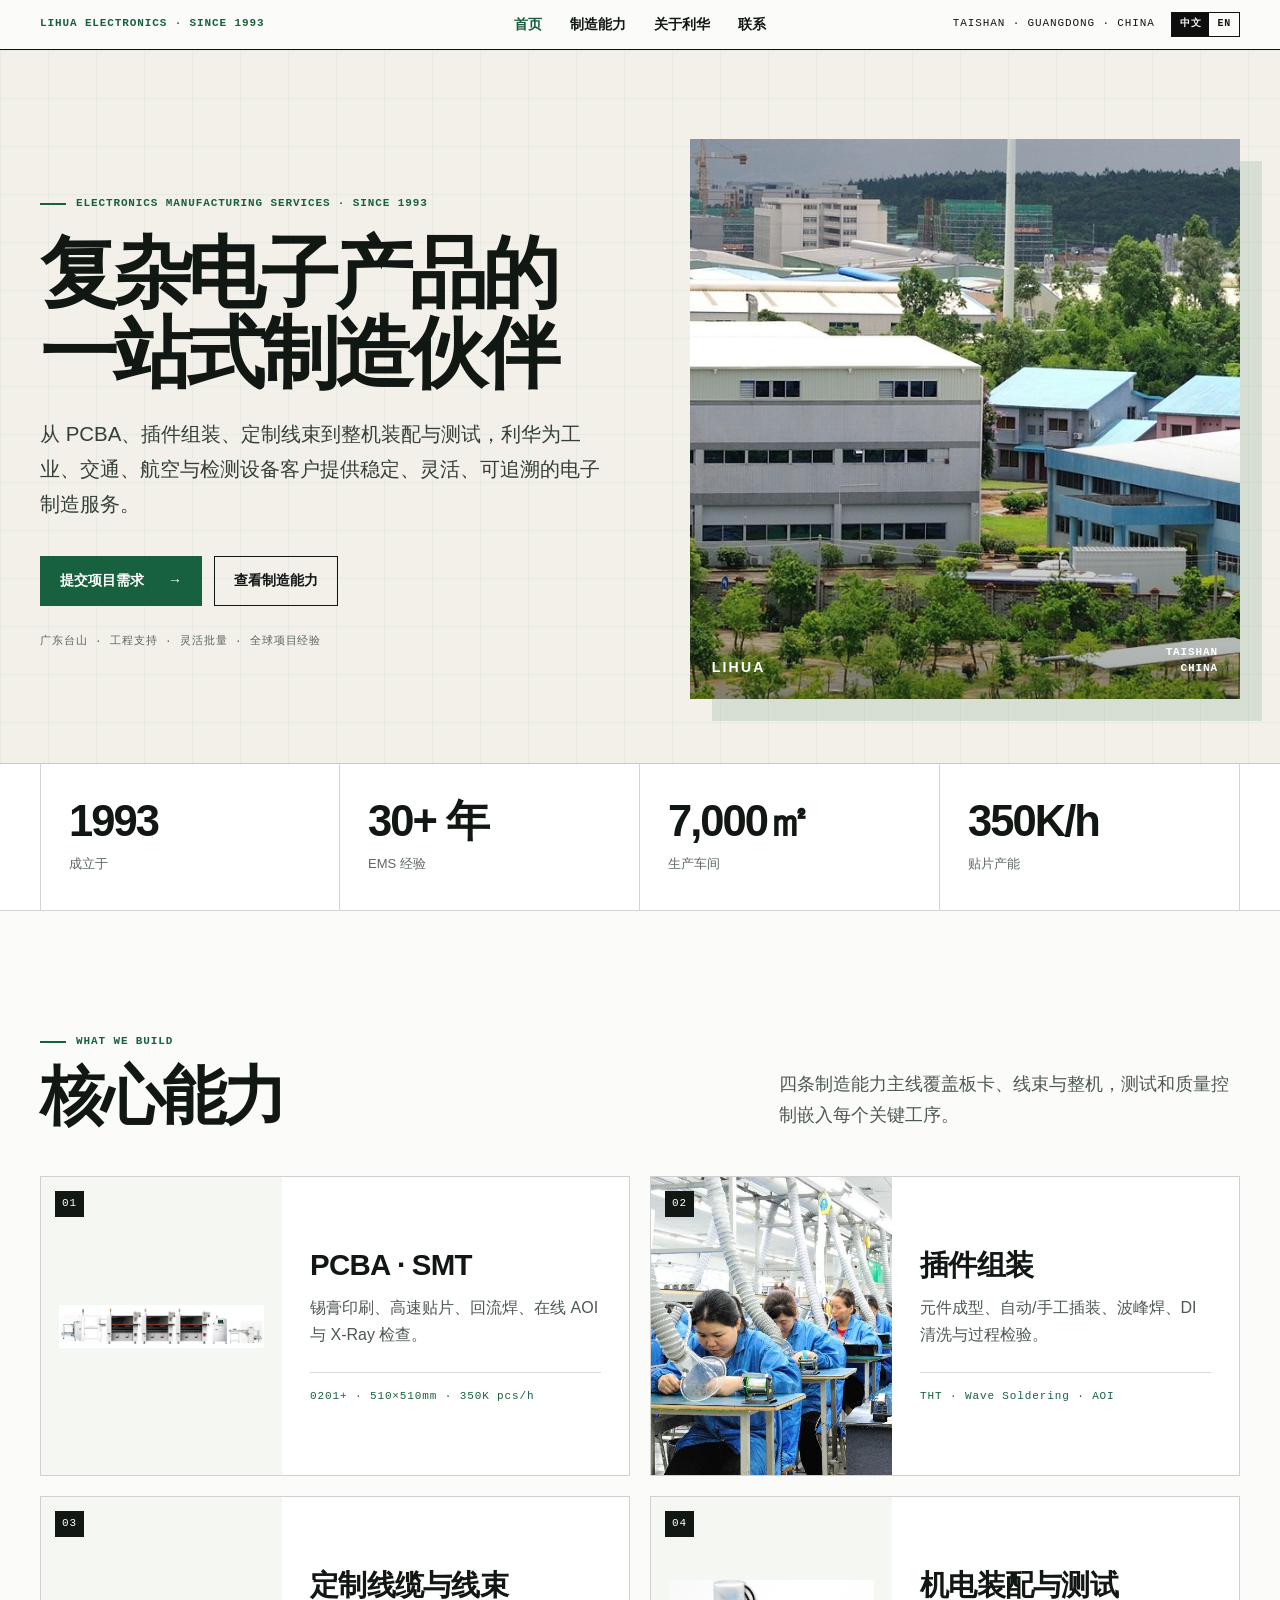
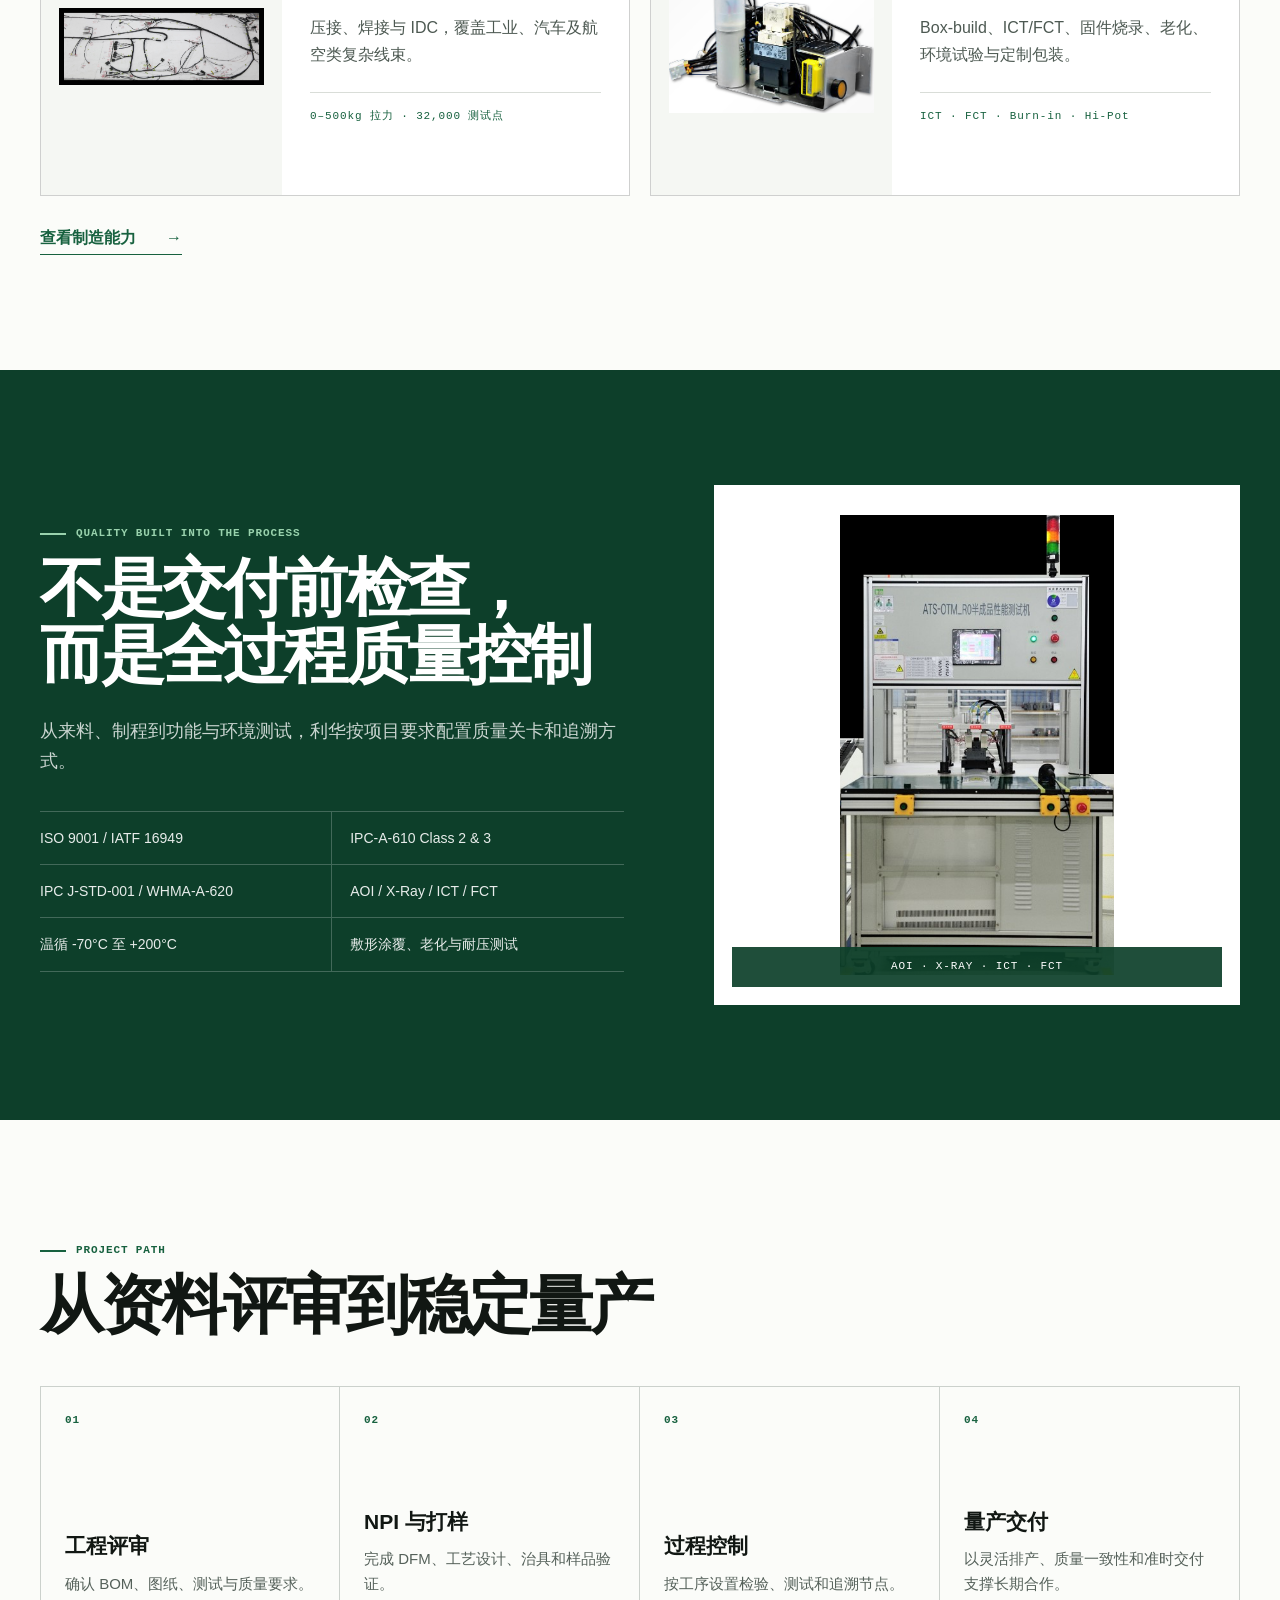
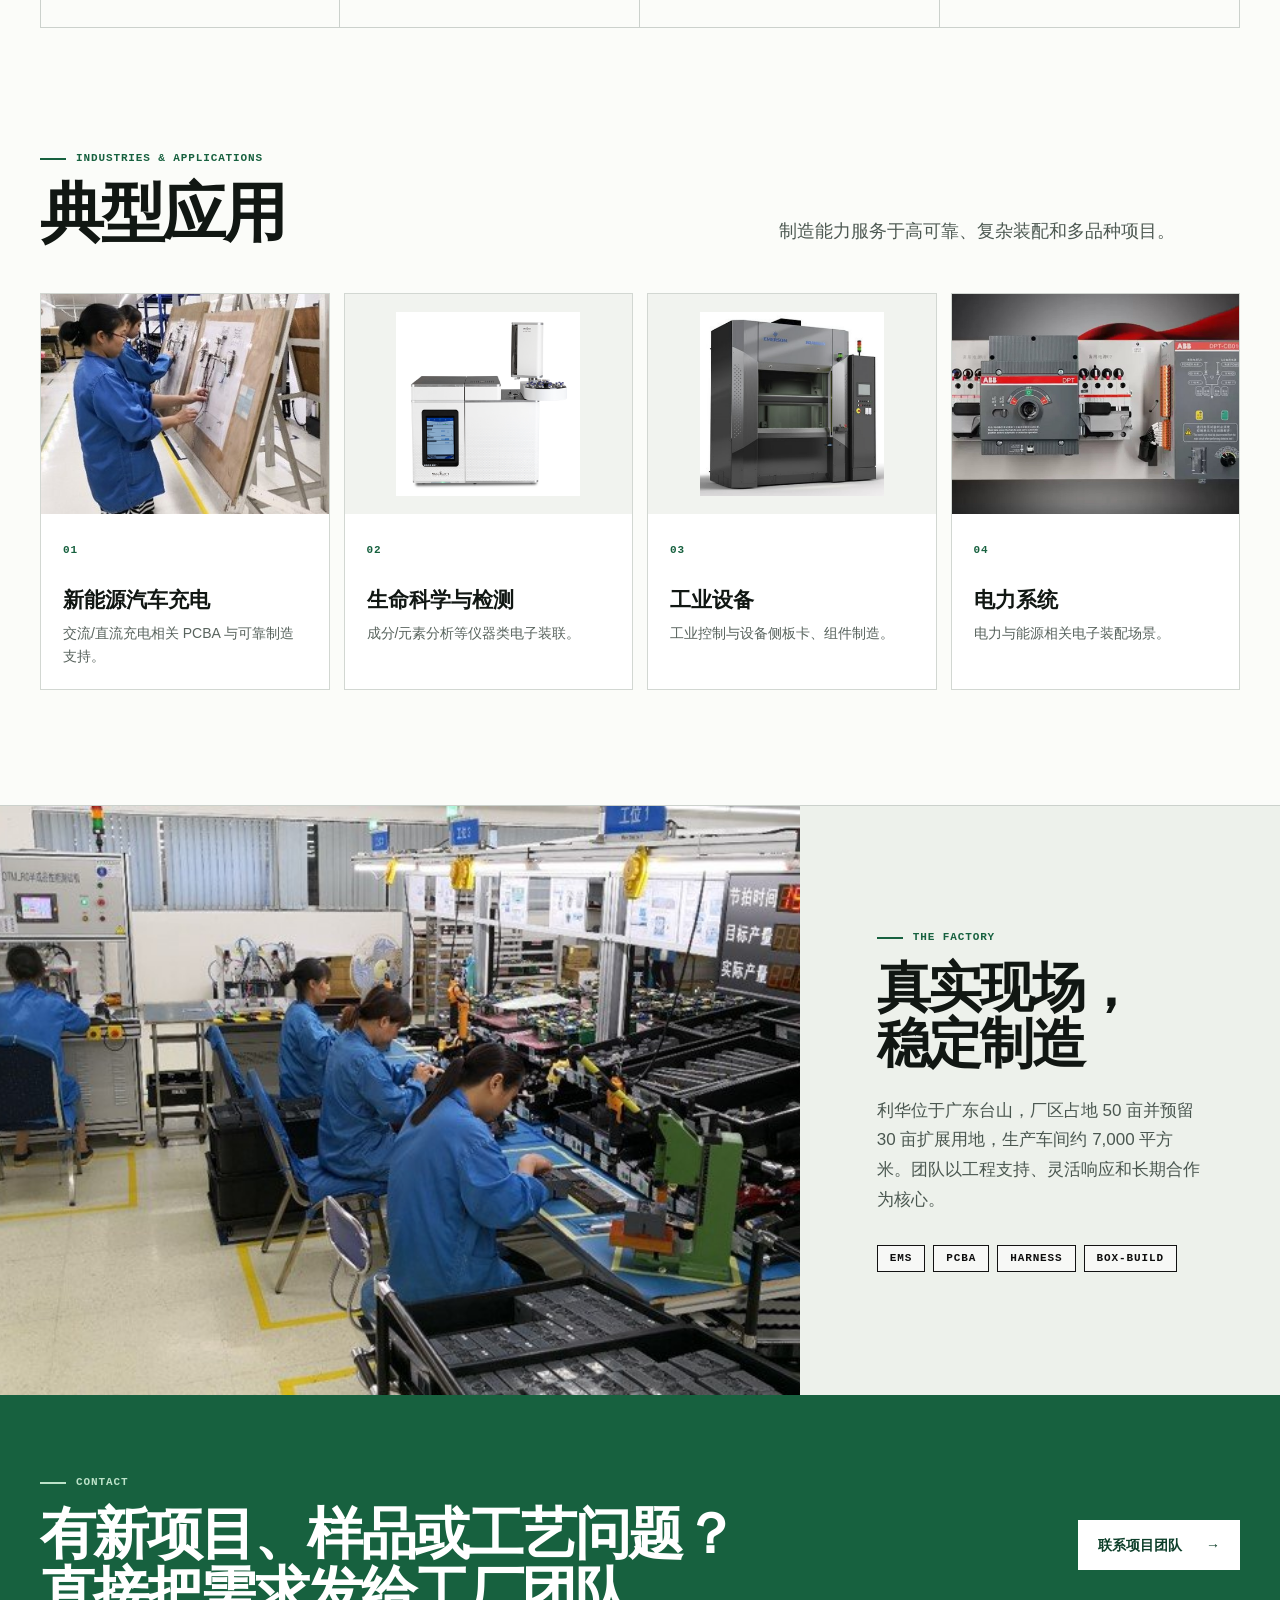
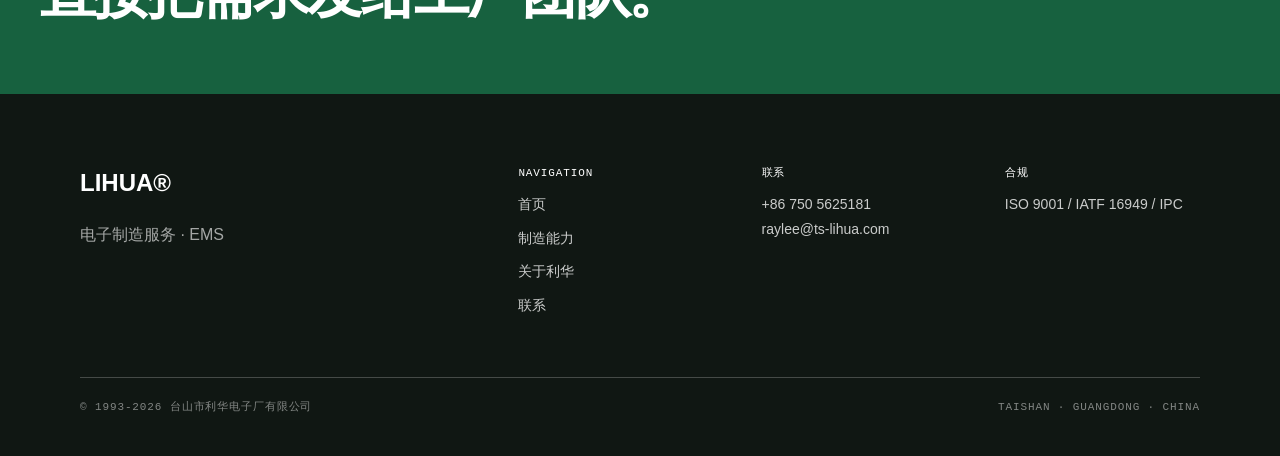
==== commit d862cada: "Redesign bilingual company website" ====
--- a/zh/index.html
+++ b/zh/index.html
@@ -3,19 +3,20 @@
 <head>
   <meta charset="utf-8" />
   <meta name="viewport" content="width=device-width, initial-scale=1" />
-  <title>利华电子 | 工业精密制造</title>
-  <meta name="description" content="Taishan City Lihua Electronics Factory — PCBA, harness, electromechanical manufacturing." />
-  <link rel="stylesheet" href="../css/site.css" />
+  <title>利华电子 | PCBA、线束与机电装配制造服务</title>
+  <meta name="description" content="台山市利华电子厂有限公司提供 PCBA、插件组装、定制线束、机电装配与测试服务，拥有 30+ 年电子制造服务经验。" />
+  <link rel="stylesheet" href="../css/site.css?v=20260715" />
 </head>
-<body>
+<body class="home-page">
+<a class="skip-link" href="#main-content">跳到主要内容</a>
 
 <nav class="site-nav">
-  <div class="mono nav-status">SYSTEM STATUS: OPTIMAL // EST. 1993</div>
+  <div class="mono nav-status"><span class="nav-brand">LIHUA</span><span class="nav-context"> ELECTRONICS · SINCE 1993</span></div>
   <div class="nav-links">
     <a href="./" aria-current="page">首页</a><a href="./manufacturing.html">制造能力</a><a href="./about.html">关于利华</a><a href="./contact.html">联系</a>
   </div>
   <div class="nav-end">
-    <div class="mono">LOCATION: TAISHAN, CN [22.25N 112.79E]</div>
+    <div class="mono">TAISHAN · GUANGDONG · CHINA</div>
     <div class="lang-switch">
       <a href="./" aria-current="true" data-set-lang="zh">中文</a>
       <a href="../en/" data-set-lang="en">EN</a>
@@ -24,157 +25,115 @@
 </nav>
 
 
-<div class="container">
-  <header class="hero">
-    <div class="hero-meta">
-      <span class="mono">REF: LIHUA-ELECTRONICS_V.04</span>
-      <span class="mono">BUILD DATE: 2026.07.13</span>
-    </div>
-    <h1 class="brand-display">LIHUA.</h1>
-    <h1 class="brand-display accent">ELECTRONICS</h1>
-    <div class="hero-image-container hero-image-single">
-      <div class="hero-overlay">
-        <span class="tag">PRIMARY FACILITY</span>
-        <p class="mono">30 年 EMS 经验：PCBA、线束与机电装配。</p>
+<main id="main-content" class="home-main">
+  <section class="home-hero">
+    <div class="container home-hero-grid">
+      <div class="home-hero-copy">
+        <span class="eyebrow mono">ELECTRONICS MANUFACTURING SERVICES · SINCE 1993</span>
+        <h1>复杂电子产品的<br> 一站式制造伙伴</h1>
+        <p class="home-hero-lead">从 PCBA、插件组装、定制线束到整机装配与测试，利华为工业、交通、航空与检测设备客户提供稳定、灵活、可追溯的电子制造服务。</p>
+        <div class="home-actions">
+          <a class="button button-primary" href="./contact.html">提交项目需求<span aria-hidden="true">→</span></a>
+          <a class="button button-secondary" href="./manufacturing.html">查看制造能力</a>
+        </div>
+        <p class="home-hero-note mono">广东台山 · 工程支持 · 灵活批量 · 全球项目经验</p>
       </div>
-      <img src="../assets/plant.jpg" alt="Lihua plant campus" />
-    </div>
-  </header>
-
-  <section id="services">
-    <div class="section-header">
-      <div>
-        <span class="mono">CATEGORY 01</span>
-        <h2>核心能力</h2>
-      </div>
-      <div class="mono">4 MODULES</div>
-    </div>
-    <div class="services-grid">
-      <div class="service-card"><span class="mono">[ 01 ]</span><div><h3>PCBA<br>SMT</h3><p class="mono">锡膏印刷、高速贴片、回流；AOI / X-Ray。</p></div></div><div class="service-card featured"><span class="mono">[ 02 ]</span><div><h3>插件<br>组装</h3><p class="mono">成型、插装、波峰焊、手焊与过程检验。</p></div></div><div class="service-card"><span class="mono">[ 03 ]</span><div><h3>线缆<br>线束</h3><p class="mono">压接 / 焊接 / IDC；拉力与线束测试。</p></div></div><div class="service-card"><span class="mono">[ 04 ]</span><div><h3>机电<br>装配</h3><p class="mono">Box-build、整机测试、老化与定制包装。</p></div></div>
+      <figure class="home-hero-visual">
+        <img src="../assets/plant.jpg" alt="利华电子台山生产厂区" fetchpriority="high" decoding="async" />
+        <figcaption><span>LIHUA</span><strong>TAISHAN<br>CHINA</strong></figcaption>
+      </figure>
     </div>
   </section>
 
-  <section class="offers-section">
-    <div class="section-header">
-      <div>
-        <span class="mono">WHY LIHUA</span>
-        <h2>合作方式</h2>
+  <section class="home-proof" aria-label="Company facts">
+    <div class="container home-stats"><div class="home-stat"><strong>1993</strong><span>成立于</span></div><div class="home-stat"><strong>30+ 年</strong><span>EMS 经验</span></div><div class="home-stat"><strong>7,000㎡</strong><span>生产车间</span></div><div class="home-stat"><strong>350K/h</strong><span>贴片产能</span></div></div>
+  </section>
+
+  <section class="home-section home-capabilities" id="capabilities">
+    <div class="container">
+      <div class="home-section-head">
+        <div><span class="eyebrow mono">WHAT WE BUILD</span><h2>核心能力</h2></div>
+        <p>四条制造能力主线覆盖板卡、线束与整机，测试和质量控制嵌入每个关键工序。</p>
       </div>
-    </div>
-    <div class="offers-grid">
-      <div class="offer-card"><span class="mono">[ 01 ]</span><h3>质量与交付</h3><p>稳定工艺标准，强调准时交付。</p></div><div class="offer-card"><span class="mono">[ 02 ]</span><h3>灵活响应</h3><p>多品种、中高批量，节奏跟得上变化。</p></div><div class="offer-card"><span class="mono">[ 03 ]</span><h3>成本效益</h3><p>为复杂产品提供可执行的性价比方案。</p></div><div class="offer-card"><span class="mono">[ 04 ]</span><h3>长期协作</h3><p>定制化服务，做长期制造伙伴。</p></div>
+      <div class="capability-grid"><article class="capability-card"><div class="capability-photo"><img src="../assets/smt-line-single.png" alt="PCBA · SMT" loading="lazy" decoding="async" /><span class="capability-no mono">01</span></div><div class="capability-copy"><h3>PCBA · SMT</h3><p>锡膏印刷、高速贴片、回流焊、在线 AOI 与 X-Ray 检查。</p><span class="capability-metric mono">0201+ · 510×510mm · 350K pcs/h</span></div></article><article class="capability-card"><div class="capability-photo"><img src="../assets/tht-line.jpg" alt="插件组装" loading="lazy" decoding="async" /><span class="capability-no mono">02</span></div><div class="capability-copy"><h3>插件组装</h3><p>元件成型、自动/手工插装、波峰焊、DI 清洗与过程检验。</p><span class="capability-metric mono">THT · Wave Soldering · AOI</span></div></article><article class="capability-card"><div class="capability-photo"><img src="../assets/harness.png" alt="定制线缆与线束" loading="lazy" decoding="async" /><span class="capability-no mono">03</span></div><div class="capability-copy"><h3>定制线缆与线束</h3><p>压接、焊接与 IDC，覆盖工业、汽车及航空类复杂线束。</p><span class="capability-metric mono">0–500kg 拉力 · 32,000 测试点</span></div></article><article class="capability-card"><div class="capability-photo"><img src="../assets/box-build.png" alt="机电装配与测试" loading="lazy" decoding="async" /><span class="capability-no mono">04</span></div><div class="capability-copy"><h3>机电装配与测试</h3><p>Box-build、ICT/FCT、固件烧录、老化、环境试验与定制包装。</p><span class="capability-metric mono">ICT · FCT · Burn-in · Hi-Pot</span></div></article></div>
+      <a class="section-link" href="./manufacturing.html">查看制造能力<span aria-hidden="true">→</span></a>
     </div>
   </section>
 
-  <section class="customers-bar">
-    <span class="mono">国际客户项目经验沉淀</span>
-    <p class="customers-line">Boeing · HP · IBM · Thermo · ABB · Emerson</p>
-  </section>
-
-  <section id="about" class="about-split">
-    <div class="about-text">
-      <span class="tag tag-spaced">THE COMPANY</span>
-      <p>台山市利华电子厂有限公司成立于 1993 年。30 年电子制造服务经验，服务涵盖供应链管理、生产配套与工程支持。</p>
-      <p>客户与产品分布于航空控制、工业仪器、交通运输、医疗设备与专业音响等领域；强调数字化管理、全过程追溯与稳定质量。</p>
-      <div class="divider-double"></div>
-      <span class="mono">台山市利华电子厂有限公司 // SINCE 1993</span>
-    </div>
-    <div class="stats-grid">
-      <div class="stat-item"><span class="mono">成立</span><span class="value">1993</span></div><div class="stat-item"><span class="mono">经验</span><span class="value blue">30Y</span></div><div class="stat-item"><span class="mono">车间</span><span class="value">7,000㎡</span></div><div class="stat-item"><span class="mono">厂区</span><span class="value">50亩</span></div>
-    </div>
-  </section>
-</div>
-
-<section class="media-band">
-  <div class="media"><img src="../assets/lean.jpg" alt="Factory floor" /></div>
-  <div class="copy">
-    <span class="mono">CAMPUS</span>
-    <h3>厂区与现场</h3>
-    <p>厂区占地 50 亩（后备 30 亩），生产车间约 7,000 平方米。以可交付、可追溯的制造服务支撑长期合作。</p>
-    <div class="chip-row">
-      <span class="chip">EMS</span>
-      <span class="chip">PCBA</span>
-      <span class="chip">HARNESS</span>
-      <span class="chip">BOX-BUILD</span>
-    </div>
-  </div>
-</section>
-
-<section id="lean" class="lean-section">
-  <div class="container">
-    <div class="hero-meta hero-meta-light">
-      <span class="mono">METHODOLOGY: LEAN MANUFACTURING</span>
-      <span class="mono">FLOW OPTIMIZATION: ACTIVE</span>
-    </div>
-    <div class="lean-visualization">
-      <svg class="wave-svg" viewBox="0 0 1000 200" xmlns="http://www.w3.org/2000/svg" aria-hidden="true">
-        <path d="M0,100 C150,100 250,50 400,50 C550,50 650,150 800,150 C950,150 1000,100 1000,100" fill="none" stroke="#1A5C40" stroke-width="4"></path>
-        <path d="M0,110 C150,110 250,60 400,60 C550,60 650,160 800,160 C950,160 1000,110 1000,110" fill="none" stroke="white" stroke-width="1" stroke-dasharray="5,5"></path>
-        <rect x="390" y="40" width="20" height="20" fill="white"></rect>
-        <text x="420" y="55" fill="white" font-family="monospace" font-size="12">PEAK EFFICIENCY POINT</text>
-      </svg>
-    </div>
-    <div class="lean-grid">
-      <div><span class="mono accent-label">01. PROCESS</span><p>在合适产品/工序导入精益，提高效率与一致性。</p></div><div><span class="mono accent-label">02. QUALITY</span><p>IPC-A-610 Class 2/3、J-STD-001 等工艺标准落地现场。</p></div><div><span class="mono accent-label">03. TRACE</span><p>数字化管理与全过程追溯，缩短响应时间。</p></div>
-    </div>
-  </div>
-</section>
-
-<div class="container">
-  <section id="solutions">
-    <div class="section-header">
-      <div>
-        <span class="mono">MARKETS</span>
-        <h2>服务行业</h2>
+  <section class="home-quality">
+    <div class="container home-quality-grid">
+      <div class="home-quality-copy">
+        <span class="eyebrow mono">QUALITY BUILT INTO THE PROCESS</span>
+        <h2>不是交付前检查，<br> 而是全过程质量控制</h2>
+        <p>从来料、制程到功能与环境测试，利华按项目要求配置质量关卡和追溯方式。</p>
+        <ul class="quality-list"><li>ISO 9001 / IATF 16949</li><li>IPC-A-610 Class 2 & 3</li><li>IPC J-STD-001 / WHMA-A-620</li><li>AOI / X-Ray / ICT / FCT</li><li>温循 -70°C 至 +200°C</li><li>敷形涂覆、老化与耐压测试</li></ul>
       </div>
-    </div>
-    <div class="solutions-strip">
-      <div class="solution-col"><span class="mono">01. AERO</span><h3>航空控制</h3><p class="mono">高可靠板卡与线束制造经验。</p></div><div class="solution-col"><span class="mono">02. INDUSTRIAL</span><h3>工业与电力</h3><p class="mono">仪器、控制与电力系统相关装配。</p></div><div class="solution-col"><span class="mono">03. MOBILITY</span><h3>交通与充电</h3><p class="mono">交通设备与新能源汽车充电相关 PCBA。</p></div>
+      <div class="home-quality-photo">
+        <img src="../assets/testing.png" alt="Testing and quality inspection equipment" loading="lazy" decoding="async" />
+        <span class="photo-label mono">AOI · X-RAY · ICT · FCT</span>
+      </div>
     </div>
   </section>
 
-  <section class="apps-section">
-    <div class="section-header">
-      <div>
-        <span class="mono">APPLICATIONS</span>
-        <h2>典型应用</h2>
+  <section class="home-section home-process">
+    <div class="container">
+      <div class="home-section-head compact">
+        <div><span class="eyebrow mono">PROJECT PATH</span><h2>从资料评审到稳定量产</h2></div>
       </div>
-    </div>
-    <div class="apps-grid">
-      <article class="app-card"><div class="app-photo"><img src="../assets/app-charging.jpg" alt="新能源汽车充电" /></div><div class="app-copy"><span class="mono">01</span><h3>新能源汽车充电</h3><p>交流/直流充电相关 PCBA 与可靠制造支持。</p></div></article><article class="app-card"><div class="app-photo"><img src="../assets/app-life.png" alt="生命科学与检测" /></div><div class="app-copy"><span class="mono">02</span><h3>生命科学与检测</h3><p>成分/元素分析等仪器类电子装联。</p></div></article><article class="app-card"><div class="app-photo"><img src="../assets/app-industrial.png" alt="工业设备" /></div><div class="app-copy"><span class="mono">03</span><h3>工业设备</h3><p>工业控制与设备侧板卡、组件制造。</p></div></article><article class="app-card"><div class="app-photo"><img src="../assets/app-power2.jpg" alt="电力系统" /></div><div class="app-copy"><span class="mono">04</span><h3>电力系统</h3><p>电力与能源相关电子装配场景。</p></div></article>
+      <ol class="process-list"><li class="process-step"><span class="process-no mono">01</span><div><h3>工程评审</h3><p>确认 BOM、图纸、测试与质量要求。</p></div></li><li class="process-step"><span class="process-no mono">02</span><div><h3>NPI 与打样</h3><p>完成 DFM、工艺设计、治具和样品验证。</p></div></li><li class="process-step"><span class="process-no mono">03</span><div><h3>过程控制</h3><p>按工序设置检验、测试和追溯节点。</p></div></li><li class="process-step"><span class="process-no mono">04</span><div><h3>量产交付</h3><p>以灵活排产、质量一致性和准时交付支撑长期合作。</p></div></li></ol>
     </div>
   </section>
 
-  <section class="content-block cta-block">
-    <span class="mono">CONTACT</span>
-    <h3>项目评估、工艺能力或样品需求，直接联系工厂窗口。</h3>
-    <p><a class="text-link" href="./contact.html">[ 联系我们 ]</a></p>
+  <section class="home-section home-industries">
+    <div class="container">
+      <div class="home-section-head">
+        <div><span class="eyebrow mono">INDUSTRIES & APPLICATIONS</span><h2>典型应用</h2></div>
+        <p>制造能力服务于高可靠、复杂装配和多品种项目。</p>
+      </div>
+      <div class="industry-grid"><article class="industry-card"><img src="../assets/app-charging.jpg" alt="新能源汽车充电" loading="lazy" decoding="async" /><div class="industry-card-copy"><span class="mono">01</span><h3>新能源汽车充电</h3><p>交流/直流充电相关 PCBA 与可靠制造支持。</p></div></article><article class="industry-card"><img src="../assets/app-life.png" alt="生命科学与检测" loading="lazy" decoding="async" /><div class="industry-card-copy"><span class="mono">02</span><h3>生命科学与检测</h3><p>成分/元素分析等仪器类电子装联。</p></div></article><article class="industry-card"><img src="../assets/app-industrial.png" alt="工业设备" loading="lazy" decoding="async" /><div class="industry-card-copy"><span class="mono">03</span><h3>工业设备</h3><p>工业控制与设备侧板卡、组件制造。</p></div></article><article class="industry-card"><img src="../assets/app-power2.jpg" alt="电力系统" loading="lazy" decoding="async" /><div class="industry-card-copy"><span class="mono">04</span><h3>电力系统</h3><p>电力与能源相关电子装配场景。</p></div></article></div>
+    </div>
   </section>
-</div>
+
+  <section class="home-factory">
+    <div class="home-factory-photo"><img src="../assets/lean.jpg" alt="Lihua production floor" loading="lazy" decoding="async" /></div>
+    <div class="home-factory-copy">
+      <span class="eyebrow mono">THE FACTORY</span>
+      <h2>真实现场，稳定制造</h2>
+      <p>利华位于广东台山，厂区占地 50 亩并预留 30 亩扩展用地，生产车间约 7,000 平方米。团队以工程支持、灵活响应和长期合作为核心。</p>
+      <div class="chip-row"><span class="chip">EMS</span><span class="chip">PCBA</span><span class="chip">HARNESS</span><span class="chip">BOX-BUILD</span></div>
+    </div>
+  </section>
+
+  <section class="home-final-cta">
+    <div class="container home-final-cta-inner">
+      <div><span class="eyebrow mono">CONTACT</span><h2>有新项目、样品或工艺问题？直接把需求发给工厂团队。</h2></div>
+      <a class="button button-light" href="./contact.html">联系项目团队<span aria-hidden="true">→</span></a>
+    </div>
+  </section>
+</main>
 
 
 <footer class="site-footer">
   <div class="container">
     <div class="footer-grid">
-      <div>
+      <div class="footer-brand-block">
         <div class="footer-logo">LIHUA®</div>
-        <p class="mono muted">电子制造服务 · EMS<br>© 1993-2026 台山市利华电子厂有限公司</p>
+        <p class="footer-summary">电子制造服务 · EMS</p>
       </div>
-      <div>
+      <div class="footer-nav-block">
+        <span class="mono col-title">NAVIGATION</span>
+        <nav class="footer-links" aria-label="Footer"><a href="./">首页</a><a href="./manufacturing.html">制造能力</a><a href="./about.html">关于利华</a><a href="./contact.html">联系</a></nav>
+      </div>
+      <div class="footer-contact-block">
         <span class="mono col-title">联系</span>
-        <p class="mono">T: +86 750 5625181<br>E: raylee@ts-lihua.com / jared.lee@ts-lihua.com</p>
+        <p><a href="tel:+867505625181">+86 750 5625181</a><br><a href="mailto:raylee@ts-lihua.com">raylee@ts-lihua.com</a></p>
       </div>
-      <div>
-        <span class="mono col-title">社交</span>
-        <p class="mono">WECHAT</p>
-      </div>
-      <div>
+      <div class="footer-legal-block">
         <span class="mono col-title">合规</span>
-        <p class="mono">ISO 9001 / IATF 16949 / IPC</p>
+        <p>ISO 9001 / IATF 16949 / IPC</p>
       </div>
     </div>
-    <div class="divider-double"></div>
-    <div class="mono footer-end">END OF DOCUMENT // TRANSMISSION SECURE</div>
+    <div class="footer-bottom"><span class="mono">© 1993-2026 台山市利华电子厂有限公司</span><span class="mono">TAISHAN · GUANGDONG · CHINA</span></div>
   </div>
 </footer>
 
--- a/css/site.css
+++ b/css/site.css
@@ -1245,3 +1245,685 @@
     padding: 8px;
   }
 }
+
+/* === HOMEPAGE 2026 === */
+.home-page {
+  --home-ink: #111713;
+  --home-green: #17613f;
+  --home-green-deep: #0d3f2a;
+  --home-mist: #edf1eb;
+  --home-sand: #f2f0e9;
+  background: #fbfcf9;
+  color: var(--home-ink);
+}
+
+.home-page .site-nav {
+  background: rgba(251, 252, 249, 0.96);
+  backdrop-filter: blur(12px);
+}
+
+.home-page .site-nav .nav-status {
+  color: var(--home-green);
+  font-weight: 800;
+}
+
+.skip-link {
+  position: fixed;
+  top: 8px;
+  left: 8px;
+  z-index: 999;
+  padding: 10px 14px;
+  background: var(--home-ink);
+  color: #fff;
+  transform: translateY(-160%);
+}
+
+.skip-link:focus { transform: translateY(0); }
+
+.home-main h1,
+.home-main h2,
+.home-main h3 {
+  text-wrap: balance;
+}
+
+.eyebrow {
+  display: inline-flex;
+  align-items: center;
+  gap: 10px;
+  color: var(--home-green);
+  font-weight: 800;
+}
+
+.eyebrow::before {
+  content: "";
+  width: 26px;
+  height: 2px;
+  background: currentColor;
+}
+
+.home-hero {
+  padding: clamp(56px, 7vw, 104px) 0 64px;
+  background:
+    linear-gradient(90deg, rgba(23, 97, 63, 0.045) 1px, transparent 1px),
+    linear-gradient(rgba(23, 97, 63, 0.045) 1px, transparent 1px),
+    var(--home-sand);
+  background-size: 48px 48px;
+  border-bottom: 1px solid rgba(17, 23, 19, 0.18);
+}
+
+.home-hero-grid {
+  display: grid;
+  grid-template-columns: minmax(0, 1.02fr) minmax(420px, 0.98fr);
+  gap: clamp(44px, 6vw, 88px);
+  align-items: center;
+}
+
+.home-hero-copy h1 {
+  max-width: 780px;
+  margin: 22px 0 24px;
+  font-size: clamp(52px, 6.1vw, 92px);
+  line-height: 1.02;
+  letter-spacing: -0.055em;
+  font-weight: 900;
+}
+
+.home-hero-lead {
+  max-width: 640px;
+  font-size: clamp(18px, 1.6vw, 22px);
+  line-height: 1.7;
+  color: #344039;
+}
+
+.home-actions {
+  display: flex;
+  flex-wrap: wrap;
+  gap: 12px;
+  margin-top: 34px;
+}
+
+.button {
+  min-height: 50px;
+  padding: 13px 19px;
+  display: inline-flex;
+  align-items: center;
+  justify-content: center;
+  gap: 24px;
+  border: 1px solid var(--home-ink);
+  font-size: 14px;
+  font-weight: 800;
+  transition: color 0.2s, background 0.2s, border-color 0.2s, transform 0.2s;
+}
+
+.button:hover { transform: translateY(-2px); }
+.button-primary { background: var(--home-green); border-color: var(--home-green); color: #fff; }
+.button-primary:hover { background: var(--home-green-deep); border-color: var(--home-green-deep); }
+.button-secondary { background: transparent; }
+.button-secondary:hover { background: #fff; }
+.button-light { background: #fff; border-color: #fff; color: var(--home-green-deep); }
+.button-light:hover { background: var(--home-sand); border-color: var(--home-sand); }
+
+.home-hero-note {
+  margin-top: 26px;
+  color: #5a655f;
+  line-height: 1.7;
+  text-transform: none;
+}
+
+.home-hero-visual {
+  position: relative;
+  min-height: 560px;
+  overflow: hidden;
+  background: #cad2cc;
+  box-shadow: 22px 22px 0 rgba(23, 97, 63, 0.12);
+}
+
+.home-hero-visual::after {
+  content: "";
+  position: absolute;
+  inset: 0;
+  background: linear-gradient(180deg, transparent 52%, rgba(8, 25, 17, 0.38));
+  pointer-events: none;
+}
+
+.home-hero-visual img {
+  width: 100%;
+  height: 100%;
+  position: absolute;
+  inset: 0;
+  object-fit: cover;
+  object-position: 52% center;
+}
+
+.home-hero-visual figcaption {
+  position: absolute;
+  z-index: 2;
+  right: 22px;
+  bottom: 22px;
+  left: 22px;
+  display: flex;
+  justify-content: space-between;
+  align-items: flex-end;
+  color: #fff;
+}
+
+.home-hero-visual figcaption span {
+  font-size: 14px;
+  font-weight: 900;
+  letter-spacing: 0.16em;
+}
+
+.home-hero-visual figcaption strong {
+  font-family: "SF Mono", "Roboto Mono", ui-monospace, monospace;
+  font-size: 11px;
+  line-height: 1.45;
+  letter-spacing: 0.08em;
+  text-align: right;
+}
+
+.home-proof {
+  background: #fff;
+  border-bottom: 1px solid rgba(17, 23, 19, 0.18);
+}
+
+.home-stats {
+  display: grid;
+  grid-template-columns: repeat(4, minmax(0, 1fr));
+}
+
+.home-stat {
+  min-height: 146px;
+  padding: 30px 28px;
+  display: flex;
+  flex-direction: column;
+  justify-content: center;
+  border-right: 1px solid rgba(17, 23, 19, 0.18);
+}
+
+.home-stat:first-child { border-left: 1px solid rgba(17, 23, 19, 0.18); }
+.home-stat strong { font-size: clamp(32px, 3.4vw, 50px); line-height: 1; letter-spacing: -0.045em; }
+.home-stat span { margin-top: 11px; color: #5d6862; font-size: 13px; }
+
+.home-section { padding: clamp(80px, 9vw, 132px) 0; }
+
+.home-section-head {
+  display: grid;
+  grid-template-columns: minmax(0, 1.2fr) minmax(300px, 0.8fr);
+  gap: 48px;
+  align-items: end;
+  margin-bottom: 46px;
+}
+
+.home-section-head.compact { grid-template-columns: minmax(0, 900px); }
+.home-section-head h2,
+.home-quality-copy h2,
+.home-factory-copy h2,
+.home-final-cta h2 {
+  margin-top: 13px;
+  font-size: clamp(38px, 5vw, 68px);
+  line-height: 1.05;
+  letter-spacing: -0.045em;
+  font-weight: 900;
+}
+
+.home-section-head > p {
+  max-width: 600px;
+  font-size: 18px;
+  line-height: 1.7;
+  color: #4d5952;
+}
+
+.capability-grid {
+  display: grid;
+  grid-template-columns: repeat(2, minmax(0, 1fr));
+  gap: 20px;
+}
+
+.capability-card {
+  display: grid;
+  grid-template-columns: minmax(210px, 0.82fr) minmax(0, 1.18fr);
+  min-height: 300px;
+  background: #fff;
+  border: 1px solid rgba(17, 23, 19, 0.2);
+  transition: transform 0.25s, box-shadow 0.25s;
+}
+
+.capability-card:hover {
+  transform: translateY(-4px);
+  box-shadow: 0 18px 44px rgba(21, 49, 34, 0.1);
+}
+
+.capability-photo { position: relative; overflow: hidden; background: var(--home-mist); }
+.capability-photo img { width: 100%; height: 100%; object-fit: cover; transition: transform 0.45s; }
+.capability-photo img[src$=".png"] { object-fit: contain; padding: 18px; background: #f5f7f3; }
+.capability-card:hover .capability-photo img { transform: scale(1.025); }
+.capability-no { position: absolute; top: 14px; left: 14px; padding: 5px 7px; background: var(--home-ink); color: #fff; }
+.capability-copy { padding: 28px; display: flex; flex-direction: column; justify-content: center; }
+.capability-copy h3 { font-size: clamp(23px, 2.3vw, 32px); line-height: 1.15; letter-spacing: -0.025em; }
+.capability-copy p { margin-top: 14px; color: #4d5952; font-size: 16px; line-height: 1.65; }
+.capability-metric { margin-top: 24px; padding-top: 15px; border-top: 1px solid #d9ddd8; color: var(--home-green); line-height: 1.55; text-transform: none; }
+
+.section-link {
+  display: inline-flex;
+  gap: 30px;
+  align-items: center;
+  margin-top: 30px;
+  color: var(--home-green);
+  font-weight: 800;
+  border-bottom: 1px solid currentColor;
+  padding-bottom: 4px;
+}
+
+.home-quality { padding: clamp(82px, 9vw, 132px) 0; background: var(--home-green-deep); color: #fff; }
+.home-quality-grid { display: grid; grid-template-columns: minmax(0, 1fr) minmax(380px, 0.9fr); gap: clamp(50px, 7vw, 100px); align-items: center; }
+.home-quality .eyebrow { color: #99d2ad; }
+.home-quality-copy > p { max-width: 620px; margin-top: 26px; color: rgba(255,255,255,0.78); font-size: 18px; line-height: 1.7; }
+.quality-list { display: grid; grid-template-columns: repeat(2, minmax(0, 1fr)); gap: 0; margin-top: 34px; border-top: 1px solid rgba(255,255,255,0.22); }
+.quality-list li { list-style: none; padding: 16px 12px 16px 0; border-bottom: 1px solid rgba(255,255,255,0.22); color: rgba(255,255,255,0.9); font-size: 14px; }
+.quality-list li:nth-child(odd) { border-right: 1px solid rgba(255,255,255,0.22); }
+.quality-list li:nth-child(even) { padding-left: 18px; }
+.home-quality-photo { position: relative; min-height: 520px; background: #fff; overflow: hidden; }
+.home-quality-photo img { position: absolute; inset: 0; width: 100%; height: 100%; object-fit: contain; padding: 30px; }
+.photo-label { position: absolute; right: 18px; bottom: 18px; left: 18px; padding: 12px; background: rgba(13,63,42,0.92); color: #fff; text-align: center; }
+
+.process-list { display: grid; grid-template-columns: repeat(4, minmax(0, 1fr)); border-top: 1px solid #cbd1cc; border-bottom: 1px solid #cbd1cc; }
+.process-step { list-style: none; min-height: 240px; padding: 26px 24px 30px; border-right: 1px solid #cbd1cc; display: flex; flex-direction: column; justify-content: space-between; gap: 32px; }
+.process-step:first-child { border-left: 1px solid #cbd1cc; }
+.process-no { color: var(--home-green); font-weight: 800; }
+.process-step h3 { font-size: 21px; }
+.process-step p { margin-top: 10px; color: #55615a; font-size: 15px; line-height: 1.65; }
+
+.home-industries { padding-top: 0; }
+.industry-grid { display: grid; grid-template-columns: repeat(4, minmax(0, 1fr)); gap: 14px; }
+.industry-card { min-width: 0; background: #fff; border: 1px solid #d2d7d2; overflow: hidden; }
+.industry-card > img { width: 100%; height: 220px; object-fit: cover; background: #f1f3ef; }
+.industry-card > img[src$=".png"] { object-fit: contain; padding: 18px; }
+.industry-card-copy { padding: 22px; }
+.industry-card-copy .mono { color: var(--home-green); font-weight: 800; }
+.industry-card-copy h3 { margin-top: 28px; font-size: 21px; line-height: 1.2; }
+.industry-card-copy p { margin-top: 10px; color: #58635d; font-size: 14px; line-height: 1.6; }
+
+.home-factory { display: grid; grid-template-columns: minmax(0, 1.25fr) minmax(420px, 0.75fr); min-height: 590px; background: var(--home-mist); border-top: 1px solid #cbd1cc; }
+.home-factory-photo { overflow: hidden; }
+.home-factory-photo img { width: 100%; height: 100%; object-fit: cover; }
+.home-factory-copy { padding: clamp(48px, 6vw, 96px); display: flex; flex-direction: column; justify-content: center; }
+.home-factory-copy h2 { font-size: clamp(38px, 4.2vw, 60px); }
+.home-factory-copy > p { margin-top: 24px; color: #4a5750; font-size: 17px; line-height: 1.75; }
+.home-factory-copy .chip-row { margin-top: 30px; }
+
+.home-final-cta { padding: 72px 0; background: var(--home-green); color: #fff; }
+.home-final-cta .eyebrow { color: #bce2c9; }
+.home-final-cta-inner { display: grid; grid-template-columns: minmax(0, 1fr) auto; gap: 48px; align-items: center; }
+.home-final-cta h2 { max-width: 900px; font-size: clamp(34px, 4.4vw, 60px); }
+
+.home-page .site-footer { background: #101713; color: #fff; }
+.home-page .site-footer .muted,
+.home-page .footer-end { color: rgba(255,255,255,0.58); }
+.home-page .site-footer .divider-double { border-color: rgba(255,255,255,0.25); }
+.home-page .footer-end { display: none; }
+
+@media (max-width: 1100px) {
+  .home-hero-grid { grid-template-columns: minmax(0, 1fr) minmax(360px, 0.82fr); gap: 42px; }
+  .home-hero-visual { min-height: 500px; }
+  .capability-card { grid-template-columns: 1fr; }
+  .capability-photo { min-height: 230px; }
+  .industry-grid { grid-template-columns: repeat(2, minmax(0, 1fr)); }
+}
+
+@media (max-width: 800px) {
+  .home-page .site-nav .nav-status { font-size: 9px; }
+  .home-hero { padding-top: 48px; }
+  .home-hero-grid,
+  .home-quality-grid,
+  .home-factory,
+  .home-final-cta-inner,
+  .home-section-head { grid-template-columns: 1fr; }
+  .home-hero-copy h1 { font-size: clamp(43px, 11vw, 66px); }
+  .home-hero-visual { min-height: 430px; box-shadow: 12px 12px 0 rgba(23, 97, 63, 0.12); }
+  .home-stats { grid-template-columns: repeat(2, minmax(0, 1fr)); }
+  .home-stat:nth-child(2) { border-right: 1px solid rgba(17, 23, 19, 0.18); }
+  .home-stat:nth-child(n+3) { border-top: 1px solid rgba(17, 23, 19, 0.18); }
+  .capability-grid { grid-template-columns: 1fr; }
+  .capability-card { grid-template-columns: minmax(150px, 0.8fr) minmax(0, 1.2fr); min-height: 270px; }
+  .capability-photo { min-height: 0; }
+  .home-quality-photo { min-height: 390px; }
+  .process-list { grid-template-columns: repeat(2, minmax(0, 1fr)); }
+  .process-step:nth-child(2) { border-right: 1px solid #cbd1cc; }
+  .process-step:nth-child(n+3) { border-top: 1px solid #cbd1cc; }
+  .home-factory { min-height: 0; }
+  .home-factory-photo { min-height: 400px; }
+  .home-final-cta-inner { gap: 30px; }
+  .home-final-cta .button { justify-self: start; }
+}
+
+@media (max-width: 520px) {
+  .home-page .site-nav { gap: 8px 12px; }
+  .home-page .site-nav .nav-context { display: none; }
+  .home-page .site-nav .nav-links { gap: 9px 13px; }
+  .home-page .site-nav .nav-links a { font-size: 12px; }
+  .home-hero { padding-top: 38px; padding-bottom: 42px; }
+  .home-hero-copy h1 { margin-top: 16px; font-size: clamp(40px, 11.4vw, 54px); letter-spacing: -0.045em; }
+  .home-hero-lead { font-size: 17px; line-height: 1.65; }
+  .home-actions { display: grid; grid-template-columns: 1fr; }
+  .button { width: 100%; justify-content: space-between; }
+  .button-secondary { justify-content: center; }
+  .home-hero-visual { min-height: 310px; }
+  .home-stat { min-height: 116px; padding: 22px 16px; }
+  .home-stat strong { font-size: 31px; }
+  .home-stat span { font-size: 12px; }
+  .home-section { padding: 72px 0; }
+  .home-section-head { gap: 20px; margin-bottom: 30px; }
+  .home-section-head h2,
+  .home-quality-copy h2,
+  .home-factory-copy h2,
+  .home-final-cta h2 { font-size: 36px; }
+  .home-section-head > p,
+  .home-quality-copy > p { font-size: 16px; }
+  .capability-card { grid-template-columns: 1fr; }
+  .capability-photo { min-height: 210px; }
+  .capability-copy { padding: 22px; }
+  .quality-list { grid-template-columns: 1fr; }
+  .quality-list li:nth-child(odd) { border-right: none; }
+  .quality-list li:nth-child(even) { padding-left: 0; }
+  .home-quality-photo { min-height: 300px; }
+  .process-list { grid-template-columns: 1fr; }
+  .process-step { min-height: 190px; border-left: 1px solid #cbd1cc; border-top: 1px solid #cbd1cc; }
+  .process-step:first-child { border-top: none; }
+  .industry-grid { grid-template-columns: 1fr; }
+  .industry-card { display: grid; grid-template-columns: 132px minmax(0, 1fr); min-height: 190px; }
+  .industry-card > img { height: 100%; min-height: 190px; }
+  .industry-card-copy { padding: 20px 16px; }
+  .industry-card-copy h3 { margin-top: 20px; font-size: 19px; }
+  .home-factory-photo { min-height: 300px; }
+  .home-factory-copy { padding: 48px 16px; }
+  .home-final-cta { padding: 58px 0; }
+}
+
+/* === INNER PAGES 2026 === */
+.inner-page {
+  --home-ink: #111713;
+  --home-green: #17613f;
+  --home-green-deep: #0d3f2a;
+  --home-mist: #edf1eb;
+  --home-sand: #f2f0e9;
+  background: #fbfcf9;
+  color: var(--home-ink);
+}
+
+.inner-page .site-nav {
+  background: rgba(251, 252, 249, 0.96);
+  backdrop-filter: blur(12px);
+}
+
+.inner-page .site-nav .nav-status { color: var(--home-green); font-weight: 800; }
+.inner-main h1,
+.inner-main h2,
+.inner-main h3 { text-wrap: balance; }
+
+.inner-hero {
+  padding: clamp(62px, 7vw, 108px) 0;
+  background:
+    linear-gradient(90deg, rgba(23, 97, 63, 0.045) 1px, transparent 1px),
+    linear-gradient(rgba(23, 97, 63, 0.045) 1px, transparent 1px),
+    var(--home-sand);
+  background-size: 48px 48px;
+  border-bottom: 1px solid #cdd3ce;
+}
+
+.inner-hero-grid {
+  display: grid;
+  grid-template-columns: minmax(0, 1fr) minmax(420px, 0.9fr);
+  gap: clamp(48px, 7vw, 104px);
+  align-items: center;
+}
+
+.inner-hero-copy h1,
+.contact-hero h1 {
+  margin: 20px 0 24px;
+  max-width: 850px;
+  font-size: clamp(50px, 6vw, 84px);
+  line-height: 1.03;
+  letter-spacing: -0.052em;
+  font-weight: 900;
+}
+
+.inner-hero-copy > p,
+.contact-hero-grid > div:first-child > p {
+  max-width: 660px;
+  color: #445049;
+  font-size: clamp(18px, 1.65vw, 22px);
+  line-height: 1.72;
+}
+
+.inner-hero-photo {
+  position: relative;
+  min-height: 520px;
+  overflow: hidden;
+  background: #dbe1dc;
+  box-shadow: 20px 20px 0 rgba(23,97,63,0.11);
+}
+
+.inner-hero-photo > img { position: absolute; inset: 0; width: 100%; height: 100%; object-fit: cover; }
+.inner-hero-photo .photo-label { z-index: 2; }
+
+.inner-proof { background: #fff; border-bottom: 1px solid #cdd3ce; }
+.inner-stats { display: grid; grid-template-columns: repeat(4, minmax(0, 1fr)); }
+.inner-stat { min-height: 142px; padding: 28px; border-right: 1px solid #cdd3ce; display: flex; flex-direction: column; justify-content: center; }
+.inner-stat:first-child { border-left: 1px solid #cdd3ce; }
+.inner-stat strong { font-size: clamp(30px, 3.2vw, 46px); line-height: 1.05; letter-spacing: -0.04em; }
+.inner-stat span { margin-top: 10px; color: #5a655f; font-size: 13px; }
+
+.inner-section { padding: clamp(82px, 9vw, 132px) 0; }
+.inner-section-head { max-width: 900px; margin-bottom: 42px; }
+.inner-section-head h2,
+.about-story h2,
+.about-campus-copy h2,
+.about-quality h2,
+.contact-brief h2,
+.contact-location h2 {
+  margin-top: 14px;
+  font-size: clamp(38px, 4.8vw, 66px);
+  line-height: 1.06;
+  letter-spacing: -0.045em;
+  font-weight: 900;
+}
+
+/* Manufacturing */
+.capability-index {
+  min-height: 116px;
+  display: grid;
+  grid-template-columns: 180px 1fr;
+  align-items: center;
+  gap: 24px;
+  border-bottom: 1px solid #cdd3ce;
+}
+
+.capability-index > .mono { color: #5e6962; }
+.capability-index > div { display: grid; grid-template-columns: repeat(4, minmax(0, 1fr)); }
+.capability-index a { padding: 20px; border-left: 1px solid #cdd3ce; font-weight: 800; line-height: 1.3; }
+.capability-index a span { display: block; margin-bottom: 8px; color: var(--home-green); font-family: ui-monospace, monospace; font-size: 11px; }
+.capability-index a:hover { background: var(--home-mist); color: var(--home-green); }
+
+.manufacturing-modules { padding-top: clamp(70px, 8vw, 112px); padding-bottom: clamp(70px, 8vw, 112px); display: grid; gap: 28px; }
+.manufacturing-module { display: grid; grid-template-columns: minmax(0, 1.05fr) minmax(0, 0.95fr); min-height: 500px; border: 1px solid #cbd1cc; background: #fff; scroll-margin-top: 80px; }
+.manufacturing-module.reverse { grid-template-columns: minmax(0, 0.95fr) minmax(0, 1.05fr); }
+.manufacturing-module.reverse .manufacturing-module-photo { order: 2; }
+.manufacturing-module.reverse .manufacturing-module-copy { order: 1; border-right: 1px solid #cbd1cc; border-left: none; }
+.manufacturing-module-photo { min-width: 0; overflow: hidden; background: #f1f3ef; }
+.manufacturing-module-photo img { width: 100%; height: 100%; object-fit: cover; }
+.manufacturing-module-photo img[src$=".png"] { object-fit: contain; padding: 36px; }
+.manufacturing-module-copy { padding: clamp(38px, 5vw, 72px); display: flex; flex-direction: column; justify-content: center; border-left: 1px solid #cbd1cc; }
+.manufacturing-module-copy h2 { margin-top: 18px; font-size: clamp(34px, 4vw, 54px); letter-spacing: -0.04em; line-height: 1.05; }
+.module-desc { margin-top: 22px; color: #4b5750; font-size: 17px; line-height: 1.72; }
+.module-facts { margin-top: 30px; display: grid; border-top: 1px solid #d5dad6; }
+.module-facts li { list-style: none; padding: 13px 0; border-bottom: 1px solid #d5dad6; font-size: 14px; }
+.module-facts li::before { content: "✓"; margin-right: 11px; color: var(--home-green); font-weight: 900; }
+
+.manufacturing-quality { padding: clamp(82px, 9vw, 130px) 0; background: var(--home-green-deep); color: #fff; }
+.manufacturing-quality-grid { display: grid; grid-template-columns: minmax(0, 1fr) minmax(380px, 0.8fr); gap: clamp(50px, 7vw, 100px); align-items: center; }
+.manufacturing-quality .eyebrow { color: #9cd0ad; }
+.manufacturing-quality-copy h2 { margin-top: 16px; font-size: clamp(40px, 5vw, 68px); line-height: 1.05; letter-spacing: -0.045em; }
+.manufacturing-quality-copy > p { margin-top: 24px; max-width: 650px; color: rgba(255,255,255,0.78); font-size: 17px; line-height: 1.7; }
+.manufacturing-quality-copy ul { margin-top: 32px; display: grid; grid-template-columns: repeat(2, minmax(0, 1fr)); border-top: 1px solid rgba(255,255,255,0.22); }
+.manufacturing-quality-copy li { list-style: none; padding: 15px 0; border-bottom: 1px solid rgba(255,255,255,0.22); font-size: 14px; }
+.manufacturing-quality-photo { min-height: 480px; position: relative; background: #fff; }
+.manufacturing-quality-photo img { position: absolute; inset: 0; width: 100%; height: 100%; object-fit: contain; padding: 30px; }
+
+.additional-grid { display: grid; grid-template-columns: repeat(4, minmax(0, 1fr)); border-top: 1px solid #cbd1cc; border-bottom: 1px solid #cbd1cc; }
+.additional-grid article { min-height: 230px; padding: 25px; border-right: 1px solid #cbd1cc; display: flex; flex-direction: column; justify-content: space-between; gap: 20px; }
+.additional-grid article:first-child { border-left: 1px solid #cbd1cc; }
+.additional-grid .mono { color: var(--home-green); }
+.additional-grid h3 { font-size: 21px; }
+.additional-grid p { color: #59645e; font-size: 14px; line-height: 1.55; }
+
+.inner-final-cta { padding: 72px 0; background: var(--home-green); color: #fff; }
+.inner-final-cta-grid { display: grid; grid-template-columns: minmax(0, 1fr) auto; gap: 48px; align-items: center; }
+.inner-final-cta h2 { max-width: 900px; font-size: clamp(34px, 4.6vw, 60px); line-height: 1.08; letter-spacing: -0.04em; }
+
+/* About */
+.about-story-grid { display: grid; grid-template-columns: minmax(0, 0.9fr) minmax(0, 1.1fr); gap: clamp(60px, 9vw, 140px); }
+.about-story-grid > div:last-child { padding-top: 32px; }
+.about-story-grid > div:last-child p { color: #455149; font-size: 18px; line-height: 1.8; }
+.about-story-grid > div:last-child p + p { margin-top: 24px; }
+.about-campus { display: grid; grid-template-columns: minmax(0, 1.2fr) minmax(420px, 0.8fr); background: var(--home-mist); border-top: 1px solid #cbd1cc; border-bottom: 1px solid #cbd1cc; }
+.about-campus-gallery { display: grid; grid-template-columns: 1.2fr 0.8fr; min-height: 600px; }
+.about-campus-gallery img { width: 100%; height: 100%; object-fit: cover; min-width: 0; }
+.about-campus-copy { padding: clamp(52px, 6vw, 96px); display: flex; flex-direction: column; justify-content: center; }
+.about-campus-copy p { margin-top: 24px; color: #4b5750; font-size: 17px; line-height: 1.75; }
+.about-quality { padding: clamp(82px, 9vw, 128px) 0; background: var(--home-green-deep); color: #fff; }
+.about-quality-grid { display: grid; grid-template-columns: minmax(0, 1fr) minmax(360px, 0.8fr); gap: clamp(50px, 8vw, 120px); align-items: end; }
+.about-quality .eyebrow { color: #9cd0ad; }
+.about-quality p { margin-top: 22px; max-width: 650px; color: rgba(255,255,255,0.76); font-size: 17px; line-height: 1.72; }
+.about-quality ul { display: grid; grid-template-columns: repeat(2, minmax(0, 1fr)); border-top: 1px solid rgba(255,255,255,0.22); }
+.about-quality li { list-style: none; padding: 18px 10px 18px 0; border-bottom: 1px solid rgba(255,255,255,0.22); font-size: 14px; }
+.about-values-grid { display: grid; grid-template-columns: repeat(4, minmax(0, 1fr)); border-top: 1px solid #cbd1cc; border-bottom: 1px solid #cbd1cc; }
+.about-value { min-height: 250px; padding: 26px; border-right: 1px solid #cbd1cc; display: flex; flex-direction: column; justify-content: space-between; }
+.about-value:first-child { border-left: 1px solid #cbd1cc; }
+.about-value .mono { color: var(--home-green); }
+.about-value h3 { font-size: 22px; }
+.about-value p { color: #59645e; font-size: 14px; line-height: 1.6; }
+
+/* Contact */
+.contact-hero { padding: clamp(74px, 9vw, 138px) 0; background: var(--home-sand); border-bottom: 1px solid #cbd1cc; }
+.contact-hero-grid { display: grid; grid-template-columns: minmax(0, 1.2fr) minmax(300px, 0.6fr); gap: 70px; align-items: center; }
+.contact-hero-mark { aspect-ratio: 1; max-width: 420px; justify-self: end; width: 100%; border-radius: 50%; background: var(--home-green); color: #fff; display: flex; flex-direction: column; justify-content: center; align-items: center; text-align: center; box-shadow: 22px 22px 0 rgba(23,97,63,0.13); }
+.contact-hero-mark strong { font-size: clamp(42px, 5vw, 70px); letter-spacing: -0.05em; }
+.contact-hero-mark span { margin-top: 8px; font-family: ui-monospace, monospace; font-size: 11px; letter-spacing: 0.12em; }
+.contact-people-grid { display: grid; grid-template-columns: repeat(2, minmax(0, 1fr)); border-top: 1px solid #cbd1cc; border-bottom: 1px solid #cbd1cc; }
+.contact-person { min-height: 360px; padding: clamp(34px, 4vw, 56px); border-right: 1px solid #cbd1cc; display: flex; flex-direction: column; }
+.contact-person:first-child { border-left: 1px solid #cbd1cc; }
+.contact-person h2 { margin-top: 34px; font-size: clamp(30px, 3.5vw, 46px); letter-spacing: -0.035em; }
+.contact-role { margin-top: 10px; color: #637069; }
+.contact-person-links { margin-top: auto; padding-top: 40px; display: grid; gap: 8px; }
+.contact-person-links span { display: block; }
+.contact-person-links a { width: fit-content; font-size: 17px; text-decoration: underline; text-underline-offset: 5px; }
+.contact-person-links a:hover { color: var(--home-green); }
+.contact-brief { padding: clamp(82px, 9vw, 128px) 0; background: var(--home-green-deep); color: #fff; }
+.contact-brief-grid { display: grid; grid-template-columns: minmax(0, 0.9fr) minmax(420px, 1.1fr); gap: clamp(60px, 9vw, 140px); }
+.contact-brief .eyebrow { color: #9cd0ad; }
+.contact-brief ol { border-top: 1px solid rgba(255,255,255,0.24); }
+.contact-brief li { list-style: none; padding: 18px 0; border-bottom: 1px solid rgba(255,255,255,0.24); display: grid; grid-template-columns: 60px 1fr; gap: 20px; font-size: 17px; }
+.contact-brief li .mono { color: #9cd0ad; }
+.contact-location { display: grid; grid-template-columns: minmax(0, 1.2fr) minmax(420px, 0.8fr); min-height: 600px; background: var(--home-mist); }
+.contact-location-photo { overflow: hidden; }
+.contact-location-photo img { width: 100%; height: 100%; object-fit: cover; }
+.contact-location-copy { padding: clamp(50px, 6vw, 96px); display: flex; flex-direction: column; justify-content: center; }
+.contact-location-copy > p { margin-top: 24px; color: #4c5851; font-size: 17px; line-height: 1.7; }
+.contact-location-links { margin-top: 34px; display: grid; border-top: 1px solid #cbd1cc; }
+.contact-location-links a { padding: 16px 0; border-bottom: 1px solid #cbd1cc; display: flex; justify-content: space-between; gap: 24px; font-weight: 800; }
+.contact-location-links a:hover { color: var(--home-green); }
+
+/* Shared footer */
+.home-page .site-footer,
+.inner-page .site-footer { padding-top: 72px; background: #101713; color: #fff; }
+.home-page .footer-grid,
+.inner-page .footer-grid { grid-template-columns: minmax(0, 1.6fr) repeat(3, minmax(150px, 0.8fr)); gap: 48px; }
+.footer-summary { margin-top: 20px; color: rgba(255,255,255,0.62); max-width: 320px; line-height: 1.65; }
+.footer-links { display: grid; gap: 9px; }
+.footer-links a,
+.footer-contact-block p,
+.footer-legal-block p { color: rgba(255,255,255,0.78); font-size: 14px; line-height: 1.75; }
+.footer-links a:hover,
+.footer-contact-block a:hover { color: #9cd0ad; }
+.footer-bottom { margin-top: 60px; padding-top: 22px; border-top: 1px solid rgba(255,255,255,0.22); display: flex; justify-content: space-between; gap: 24px; color: rgba(255,255,255,0.48); }
+
+@media (max-width: 960px) {
+  .inner-hero-grid,
+  .manufacturing-quality-grid,
+  .about-story-grid,
+  .about-quality-grid,
+  .contact-hero-grid,
+  .contact-brief-grid { grid-template-columns: 1fr; }
+  .inner-hero-photo { min-height: 440px; }
+  .capability-index { grid-template-columns: 1fr; padding-top: 26px; padding-bottom: 26px; }
+  .capability-index > div { grid-template-columns: repeat(2, minmax(0, 1fr)); }
+  .manufacturing-module,
+  .manufacturing-module.reverse { grid-template-columns: 1fr; }
+  .manufacturing-module.reverse .manufacturing-module-photo,
+  .manufacturing-module-photo { order: 0; min-height: 360px; }
+  .manufacturing-module.reverse .manufacturing-module-copy,
+  .manufacturing-module-copy { order: 1; border-top: 1px solid #cbd1cc; border-right: none; border-left: none; }
+  .additional-grid,
+  .about-values-grid { grid-template-columns: repeat(2, minmax(0, 1fr)); }
+  .additional-grid article:nth-child(n+3),
+  .about-value:nth-child(n+3) { border-top: 1px solid #cbd1cc; }
+  .about-campus,
+  .contact-location { grid-template-columns: 1fr; }
+  .about-campus-gallery,
+  .contact-location-photo { min-height: 430px; }
+  .contact-hero-mark { display: none; }
+  .home-page .footer-grid,
+  .inner-page .footer-grid { grid-template-columns: repeat(2, minmax(0, 1fr)); }
+}
+
+@media (max-width: 600px) {
+  .inner-page .site-nav .nav-context { display: none; }
+  .inner-hero { padding-top: 52px; padding-bottom: 56px; }
+  .inner-hero-copy h1,
+  .contact-hero h1 { font-size: 42px; }
+  .inner-hero-copy > p,
+  .contact-hero-grid > div:first-child > p { font-size: 17px; }
+  .inner-hero-photo { min-height: 300px; box-shadow: 10px 10px 0 rgba(23,97,63,0.11); }
+  .inner-stats { grid-template-columns: repeat(2, minmax(0, 1fr)); }
+  .inner-stat { min-height: 112px; padding: 20px 15px; border-top: 1px solid #cdd3ce; }
+  .inner-stat strong { font-size: 29px; }
+  .inner-section { padding: 72px 0; }
+  .inner-section-head h2,
+  .about-story h2,
+  .about-campus-copy h2,
+  .about-quality h2,
+  .contact-brief h2,
+  .contact-location h2 { font-size: 35px; }
+  .capability-index > div { grid-template-columns: 1fr; }
+  .capability-index a { border-top: 1px solid #cdd3ce; }
+  .manufacturing-modules { padding-top: 56px; padding-bottom: 56px; }
+  .manufacturing-module { min-height: 0; }
+  .manufacturing-module.reverse .manufacturing-module-photo,
+  .manufacturing-module-photo { min-height: 240px; }
+  .manufacturing-module-copy { padding: 32px 22px; }
+  .manufacturing-module-copy h2 { font-size: 34px; }
+  .manufacturing-quality-copy h2 { font-size: 36px; }
+  .manufacturing-quality-copy ul { grid-template-columns: 1fr; }
+  .manufacturing-quality-photo { min-height: 300px; }
+  .additional-grid,
+  .about-values-grid,
+  .contact-people-grid { grid-template-columns: 1fr; }
+  .additional-grid article,
+  .about-value,
+  .contact-person { min-height: 210px; border-left: 1px solid #cbd1cc; border-top: 1px solid #cbd1cc; }
+  .inner-final-cta-grid { grid-template-columns: 1fr; gap: 30px; }
+  .inner-final-cta .button { justify-self: start; }
+  .about-story-grid > div:last-child { padding-top: 0; }
+  .about-campus-gallery { grid-template-columns: 1fr; min-height: 560px; }
+  .about-campus-gallery img { min-height: 280px; }
+  .about-campus-copy,
+  .contact-location-copy { padding: 52px 16px; }
+  .about-quality ul { grid-template-columns: 1fr; margin-top: 20px; }
+  .contact-hero { padding-top: 60px; padding-bottom: 70px; }
+  .contact-person h2 { font-size: 30px; }
+  .contact-brief-grid { gap: 42px; }
+  .contact-brief li { grid-template-columns: 42px 1fr; font-size: 15px; }
+  .contact-location-photo { min-height: 300px; }
+  .home-page .footer-grid,
+  .inner-page .footer-grid { grid-template-columns: 1fr; gap: 34px; }
+  .footer-bottom { flex-direction: column; }
+}
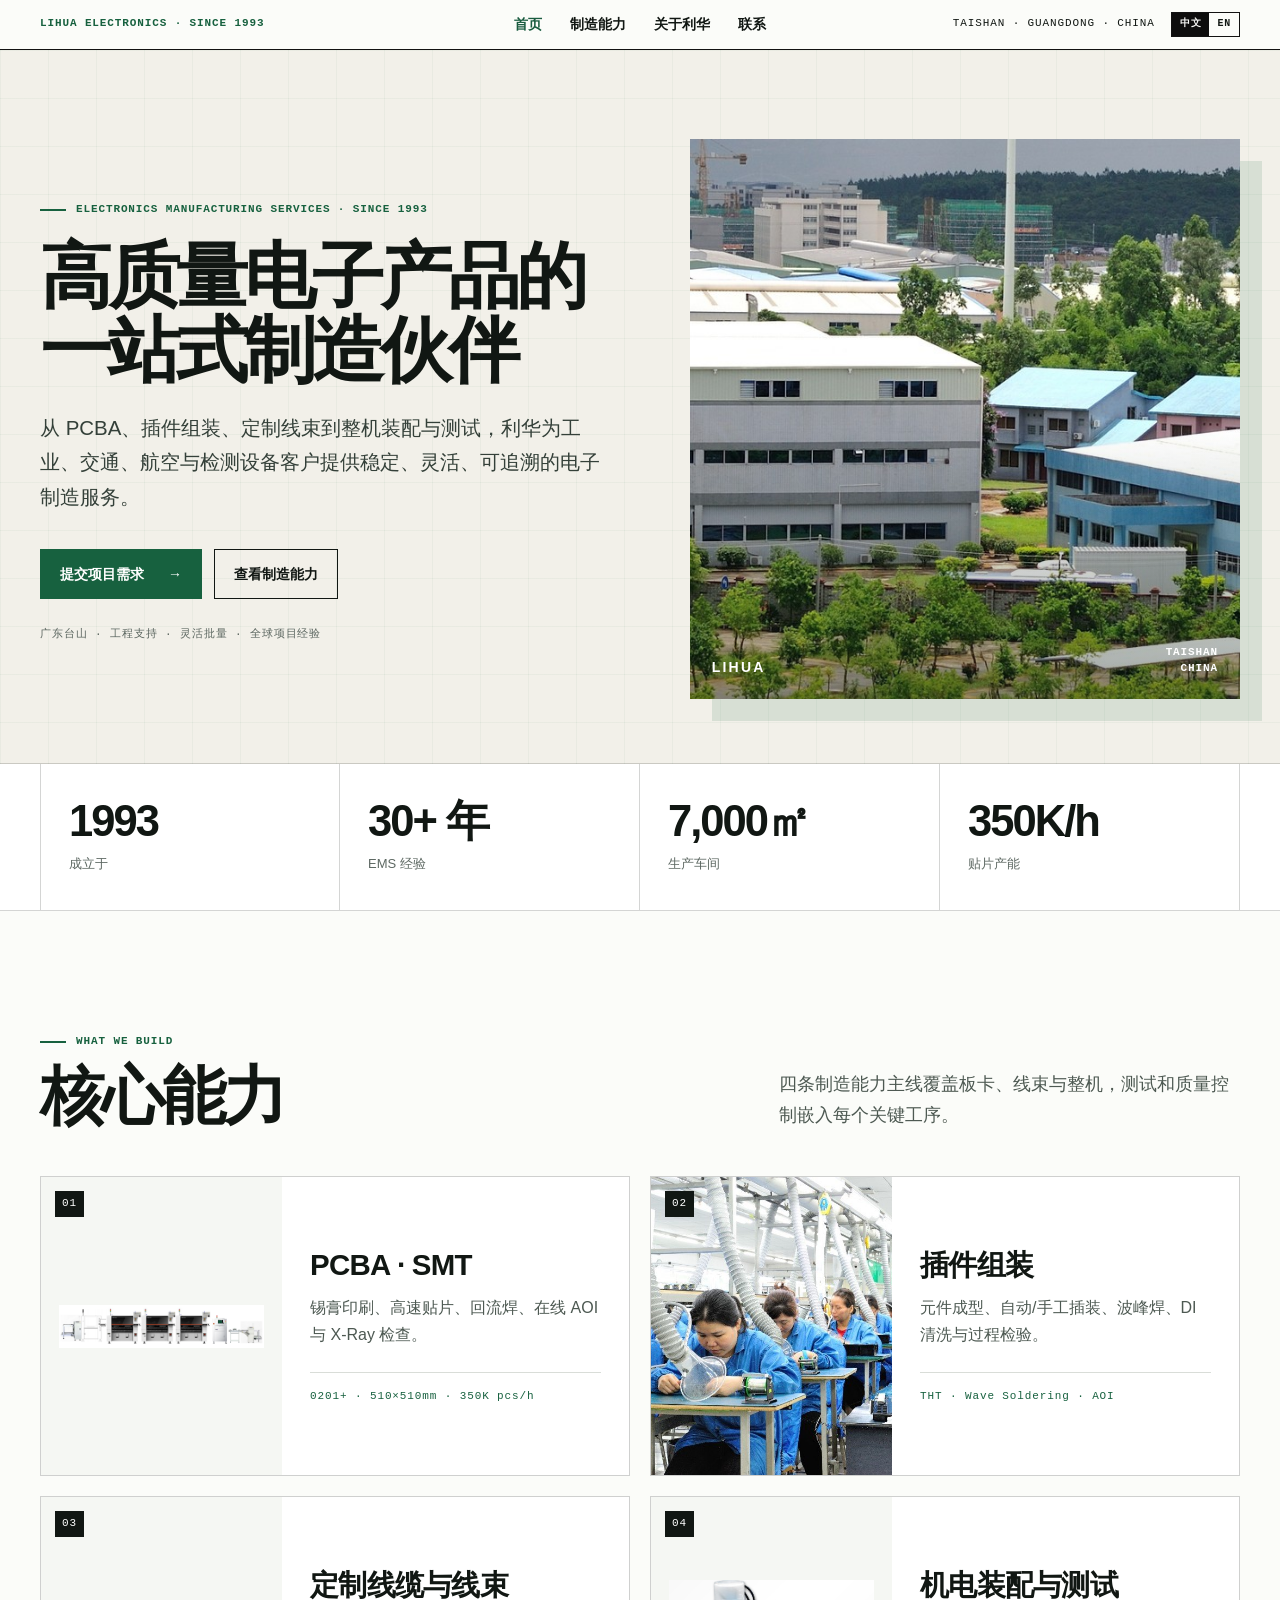
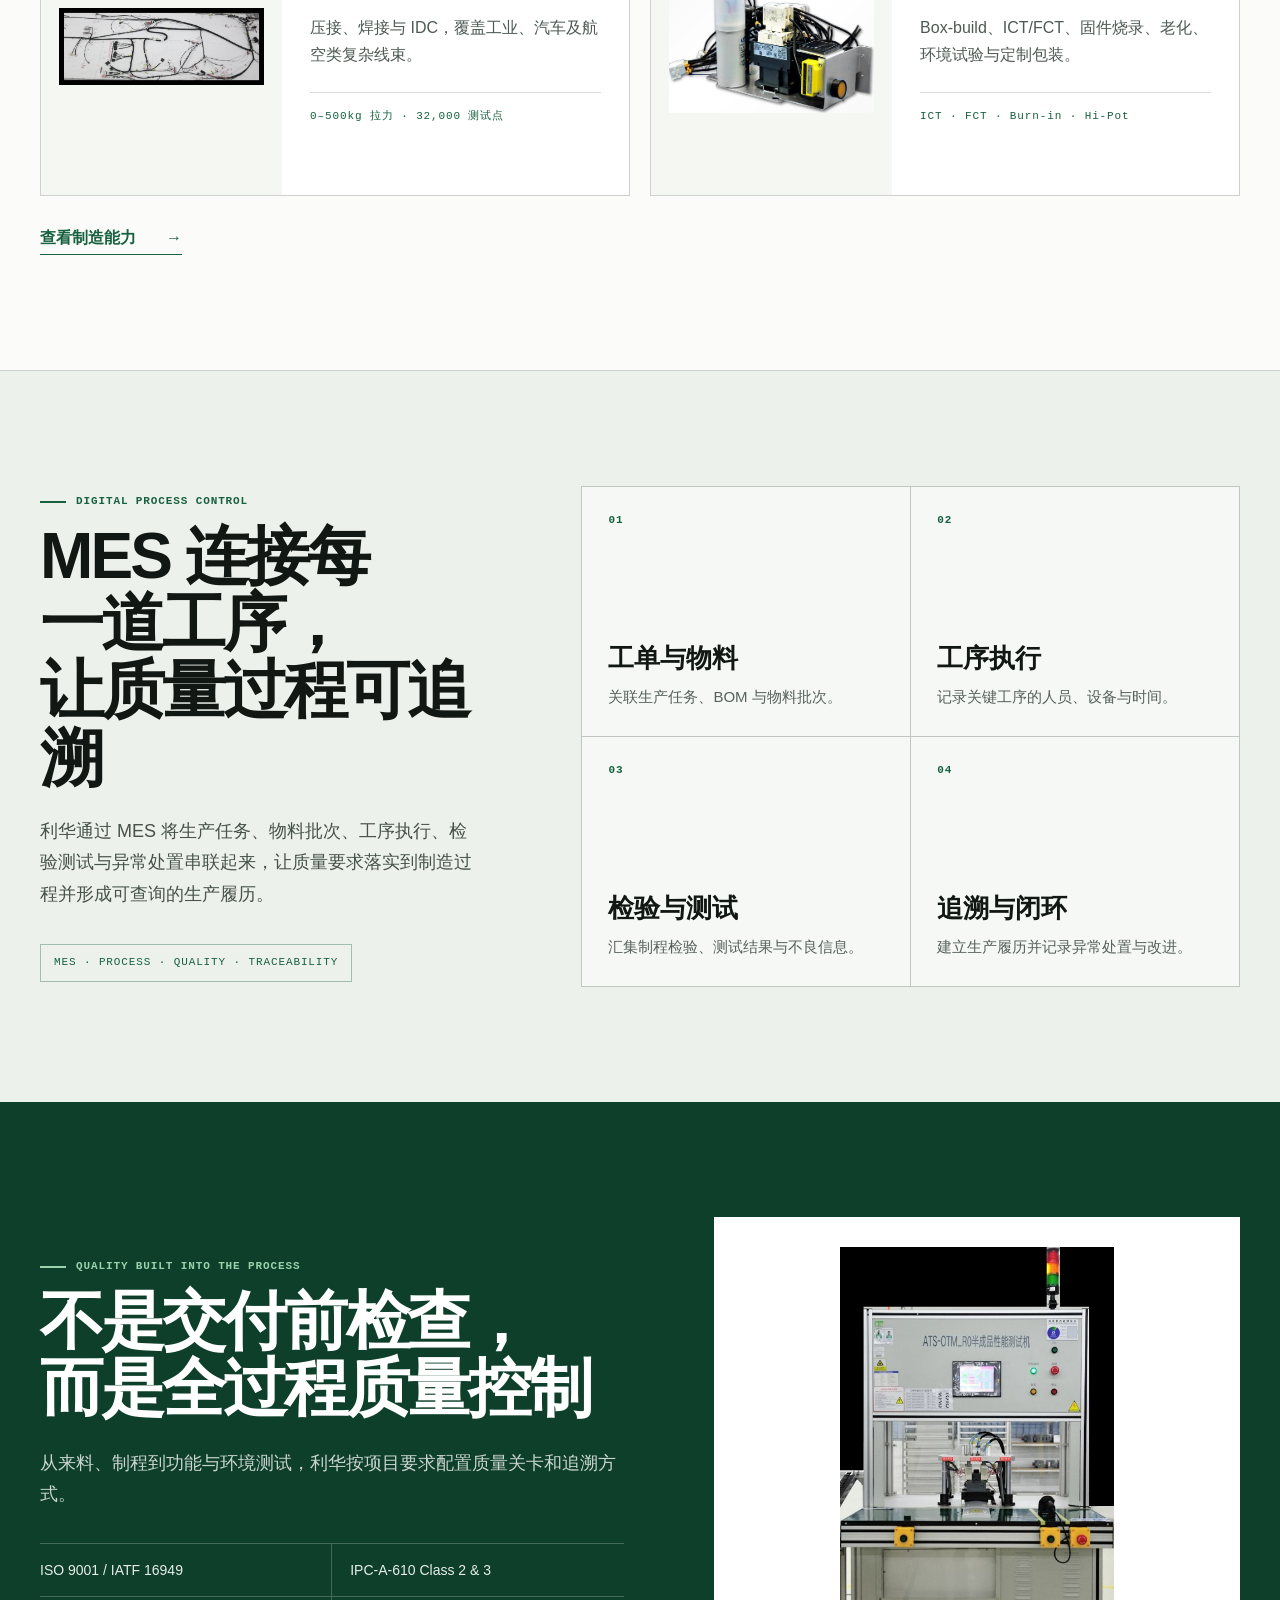
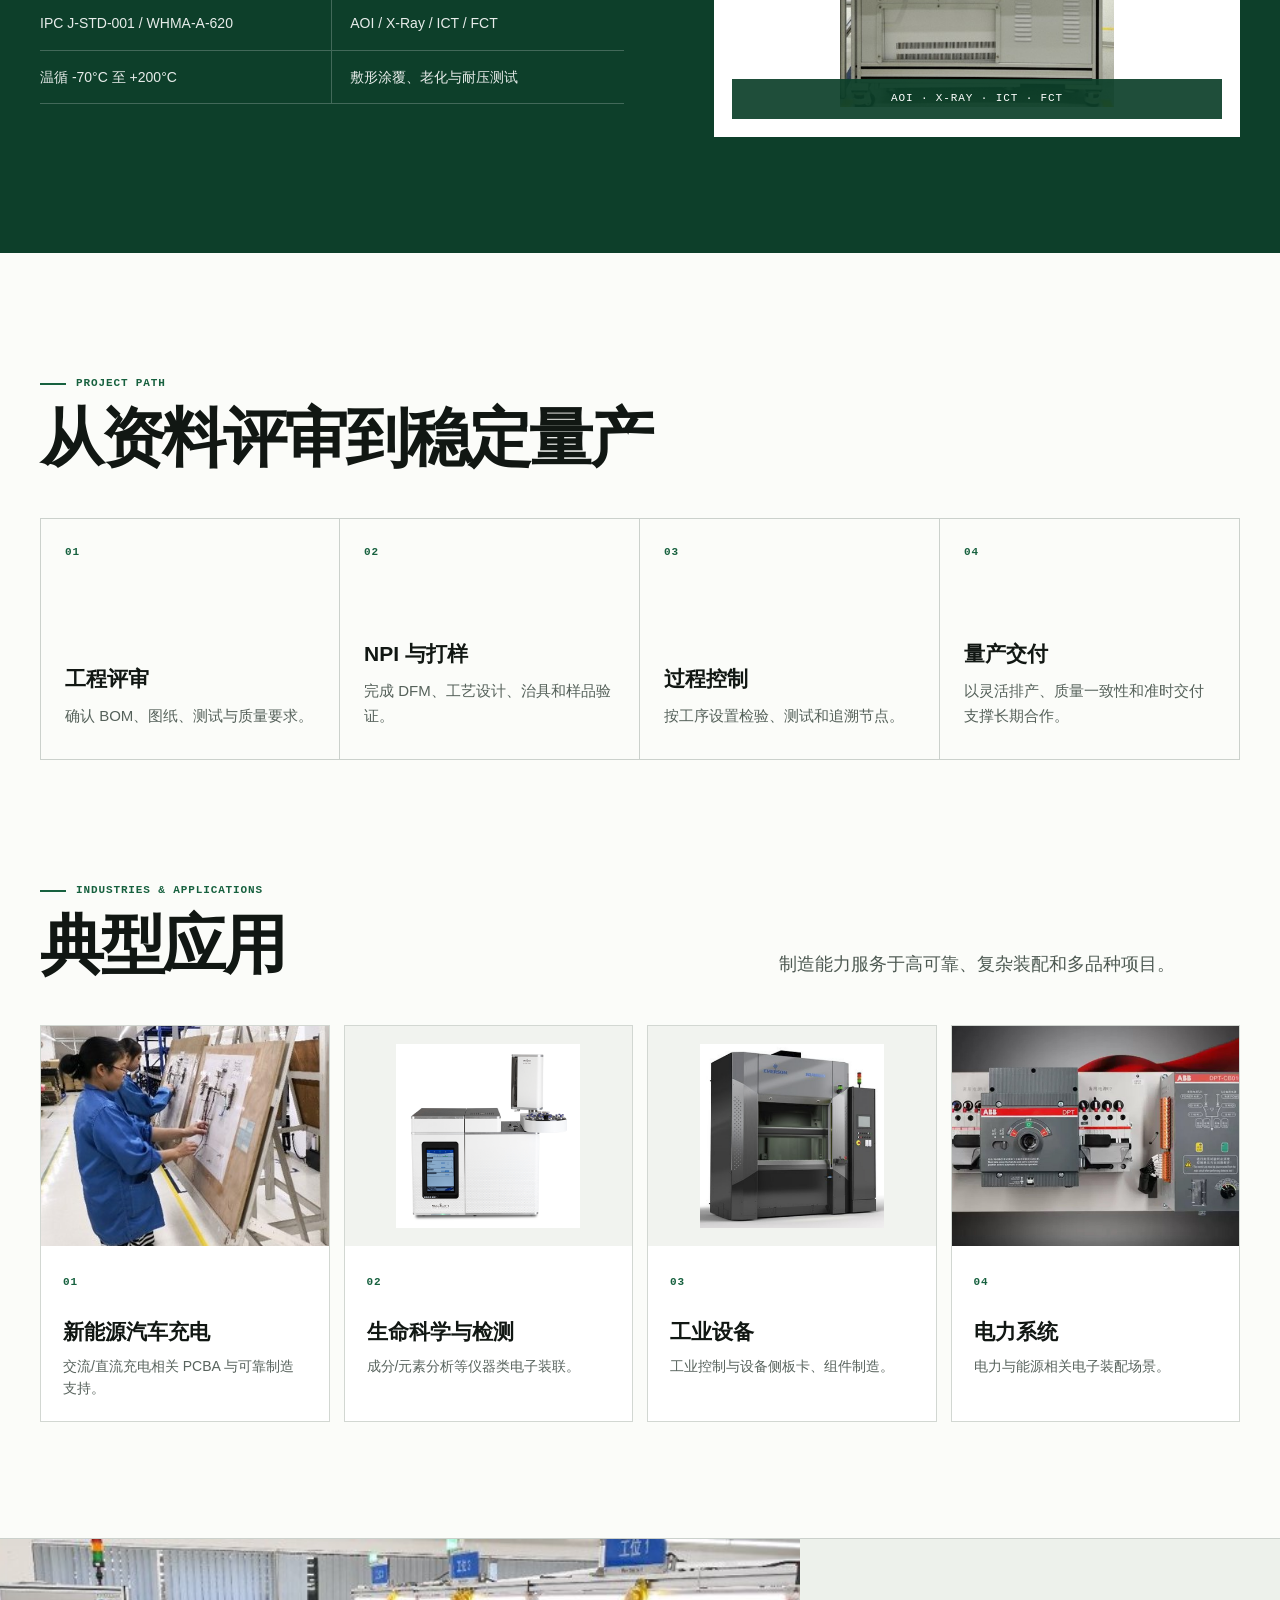
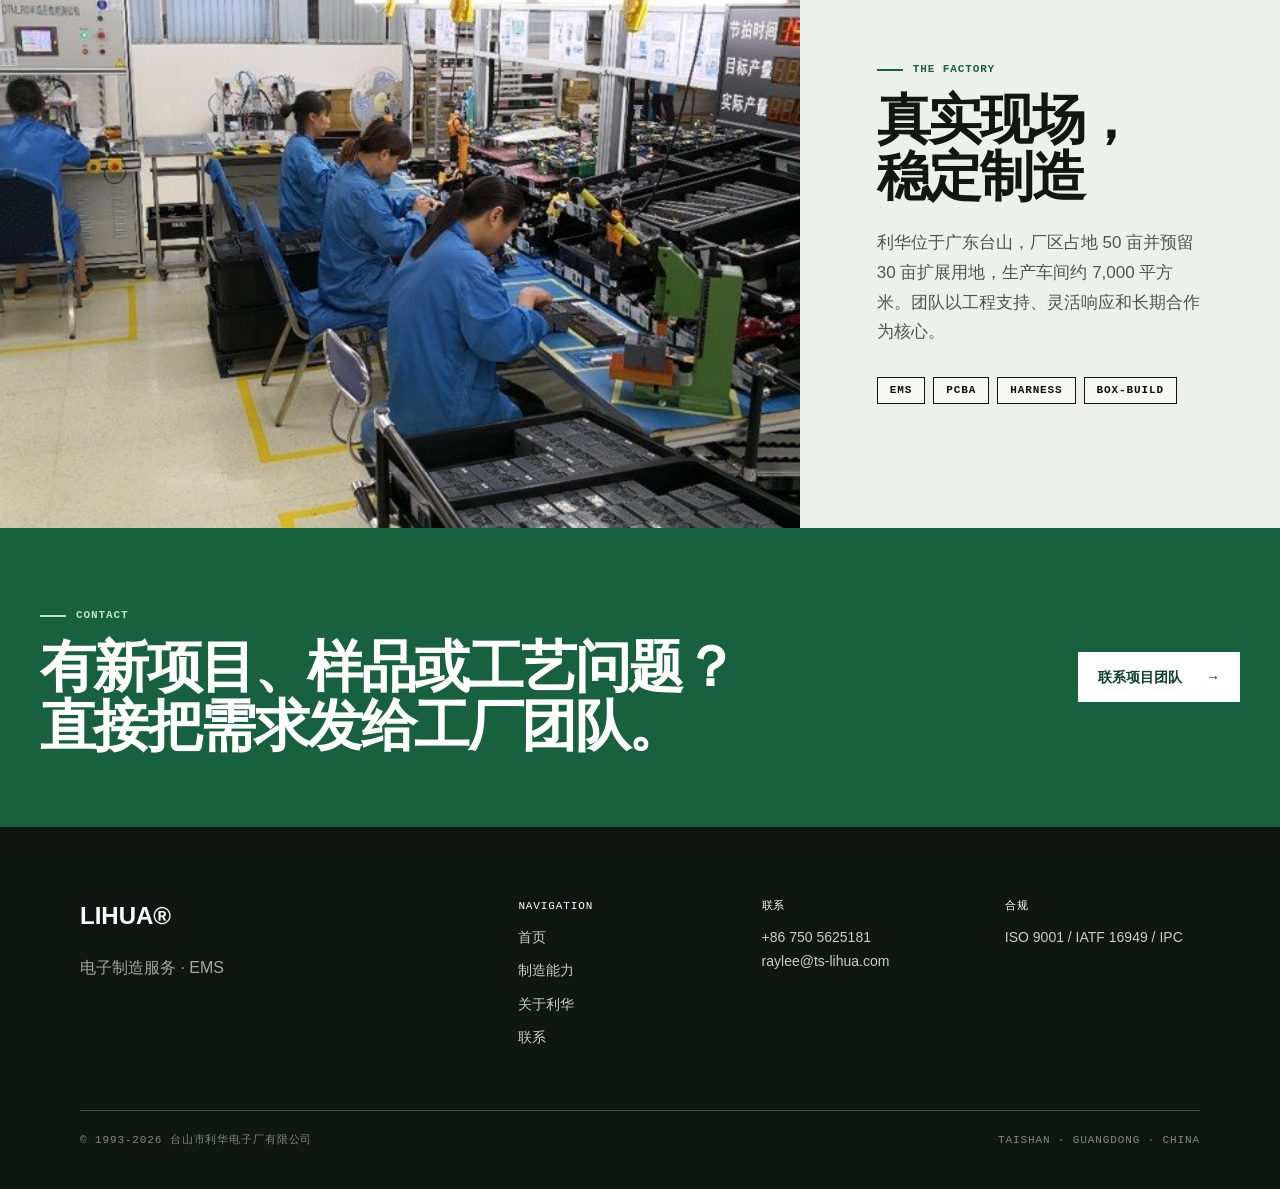
==== commit e94701e7: "Add MES process control section" ====
--- a/zh/index.html
+++ b/zh/index.html
@@ -30,7 +30,7 @@
     <div class="container home-hero-grid">
       <div class="home-hero-copy">
         <span class="eyebrow mono">ELECTRONICS MANUFACTURING SERVICES · SINCE 1993</span>
-        <h1>复杂电子产品的<br> 一站式制造伙伴</h1>
+        <h1>高质量电子产品的<br> 一站式制造伙伴</h1>
         <p class="home-hero-lead">从 PCBA、插件组装、定制线束到整机装配与测试，利华为工业、交通、航空与检测设备客户提供稳定、灵活、可追溯的电子制造服务。</p>
         <div class="home-actions">
           <a class="button button-primary" href="./contact.html">提交项目需求<span aria-hidden="true">→</span></a>
@@ -57,6 +57,18 @@
       </div>
       <div class="capability-grid"><article class="capability-card"><div class="capability-photo"><img src="../assets/smt-line-single.png" alt="PCBA · SMT" loading="lazy" decoding="async" /><span class="capability-no mono">01</span></div><div class="capability-copy"><h3>PCBA · SMT</h3><p>锡膏印刷、高速贴片、回流焊、在线 AOI 与 X-Ray 检查。</p><span class="capability-metric mono">0201+ · 510×510mm · 350K pcs/h</span></div></article><article class="capability-card"><div class="capability-photo"><img src="../assets/tht-line.jpg" alt="插件组装" loading="lazy" decoding="async" /><span class="capability-no mono">02</span></div><div class="capability-copy"><h3>插件组装</h3><p>元件成型、自动/手工插装、波峰焊、DI 清洗与过程检验。</p><span class="capability-metric mono">THT · Wave Soldering · AOI</span></div></article><article class="capability-card"><div class="capability-photo"><img src="../assets/harness.png" alt="定制线缆与线束" loading="lazy" decoding="async" /><span class="capability-no mono">03</span></div><div class="capability-copy"><h3>定制线缆与线束</h3><p>压接、焊接与 IDC，覆盖工业、汽车及航空类复杂线束。</p><span class="capability-metric mono">0–500kg 拉力 · 32,000 测试点</span></div></article><article class="capability-card"><div class="capability-photo"><img src="../assets/box-build.png" alt="机电装配与测试" loading="lazy" decoding="async" /><span class="capability-no mono">04</span></div><div class="capability-copy"><h3>机电装配与测试</h3><p>Box-build、ICT/FCT、固件烧录、老化、环境试验与定制包装。</p><span class="capability-metric mono">ICT · FCT · Burn-in · Hi-Pot</span></div></article></div>
       <a class="section-link" href="./manufacturing.html">查看制造能力<span aria-hidden="true">→</span></a>
+    </div>
+  </section>
+
+  <section class="home-mes">
+    <div class="container home-mes-grid">
+      <div class="home-mes-copy">
+        <span class="eyebrow mono">DIGITAL PROCESS CONTROL</span>
+        <h2>MES 连接每一道工序，<br> 让质量过程可追溯</h2>
+        <p>利华通过 MES 将生产任务、物料批次、工序执行、检验测试与异常处置串联起来，让质量要求落实到制造过程并形成可查询的生产履历。</p>
+        <span class="mes-system-label mono">MES · PROCESS · QUALITY · TRACEABILITY</span>
+      </div>
+      <ol class="mes-flow"><li class="mes-flow-item"><span class="mes-flow-no mono">01</span><div><h3>工单与物料</h3><p>关联生产任务、BOM 与物料批次。</p></div></li><li class="mes-flow-item"><span class="mes-flow-no mono">02</span><div><h3>工序执行</h3><p>记录关键工序的人员、设备与时间。</p></div></li><li class="mes-flow-item"><span class="mes-flow-no mono">03</span><div><h3>检验与测试</h3><p>汇集制程检验、测试结果与不良信息。</p></div></li><li class="mes-flow-item"><span class="mes-flow-no mono">04</span><div><h3>追溯与闭环</h3><p>建立生产履历并记录异常处置与改进。</p></div></li></ol>
     </div>
   </section>
 
--- a/css/site.css
+++ b/css/site.css
@@ -1327,6 +1327,8 @@
   font-weight: 900;
 }
 
+:lang(zh) .home-hero-copy h1 { font-size: clamp(52px, 5.6vw, 76px); }
+
 .home-hero-lead {
   max-width: 640px;
   font-size: clamp(18px, 1.6vw, 22px);
@@ -1455,6 +1457,7 @@
 
 .home-section-head.compact { grid-template-columns: minmax(0, 900px); }
 .home-section-head h2,
+.home-mes-copy h2,
 .home-quality-copy h2,
 .home-factory-copy h2,
 .home-final-cta h2 {
@@ -1512,6 +1515,30 @@
   border-bottom: 1px solid currentColor;
   padding-bottom: 4px;
 }
+
+.home-mes {
+  padding: clamp(82px, 9vw, 132px) 0;
+  background: var(--home-mist);
+  border-top: 1px solid #cbd1cc;
+}
+
+.home-mes-grid {
+  display: grid;
+  grid-template-columns: minmax(0, 0.8fr) minmax(0, 1.2fr);
+  gap: clamp(52px, 8vw, 120px);
+  align-items: start;
+}
+
+.home-mes-copy { position: sticky; top: 100px; }
+.home-mes-copy h2 { margin-top: 13px; }
+.home-mes-copy > p { margin-top: 24px; max-width: 590px; color: #46524b; font-size: 18px; line-height: 1.75; }
+.mes-system-label { display: inline-flex; margin-top: 34px; padding: 10px 13px; color: var(--home-green); border: 1px solid rgba(23,97,63,0.36); }
+
+.mes-flow { display: grid; grid-template-columns: repeat(2, minmax(0, 1fr)); border-top: 1px solid #bfc7c0; border-left: 1px solid #bfc7c0; }
+.mes-flow-item { min-height: 250px; padding: 26px; list-style: none; border-right: 1px solid #bfc7c0; border-bottom: 1px solid #bfc7c0; display: flex; flex-direction: column; justify-content: space-between; gap: 34px; background: rgba(255,255,255,0.48); }
+.mes-flow-no { color: var(--home-green); font-weight: 800; }
+.mes-flow-item h3 { font-size: clamp(20px, 2vw, 27px); line-height: 1.2; }
+.mes-flow-item p { margin-top: 12px; color: #56615a; font-size: 15px; line-height: 1.65; }
 
 .home-quality { padding: clamp(82px, 9vw, 132px) 0; background: var(--home-green-deep); color: #fff; }
 .home-quality-grid { display: grid; grid-template-columns: minmax(0, 1fr) minmax(380px, 0.9fr); gap: clamp(50px, 7vw, 100px); align-items: center; }
@@ -1573,11 +1600,13 @@
   .home-page .site-nav .nav-status { font-size: 9px; }
   .home-hero { padding-top: 48px; }
   .home-hero-grid,
+  .home-mes-grid,
   .home-quality-grid,
   .home-factory,
   .home-final-cta-inner,
   .home-section-head { grid-template-columns: 1fr; }
   .home-hero-copy h1 { font-size: clamp(43px, 11vw, 66px); }
+  :lang(zh) .home-hero-copy h1 { font-size: clamp(42px, 10vw, 60px); }
   .home-hero-visual { min-height: 430px; box-shadow: 12px 12px 0 rgba(23, 97, 63, 0.12); }
   .home-stats { grid-template-columns: repeat(2, minmax(0, 1fr)); }
   .home-stat:nth-child(2) { border-right: 1px solid rgba(17, 23, 19, 0.18); }
@@ -1585,6 +1614,7 @@
   .capability-grid { grid-template-columns: 1fr; }
   .capability-card { grid-template-columns: minmax(150px, 0.8fr) minmax(0, 1.2fr); min-height: 270px; }
   .capability-photo { min-height: 0; }
+  .home-mes-copy { position: static; }
   .home-quality-photo { min-height: 390px; }
   .process-list { grid-template-columns: repeat(2, minmax(0, 1fr)); }
   .process-step:nth-child(2) { border-right: 1px solid #cbd1cc; }
@@ -1602,6 +1632,7 @@
   .home-page .site-nav .nav-links a { font-size: 12px; }
   .home-hero { padding-top: 38px; padding-bottom: 42px; }
   .home-hero-copy h1 { margin-top: 16px; font-size: clamp(40px, 11.4vw, 54px); letter-spacing: -0.045em; }
+  :lang(zh) .home-hero-copy h1 { font-size: clamp(39px, 10.8vw, 48px); }
   .home-hero-lead { font-size: 17px; line-height: 1.65; }
   .home-actions { display: grid; grid-template-columns: 1fr; }
   .button { width: 100%; justify-content: space-between; }
@@ -1613,14 +1644,18 @@
   .home-section { padding: 72px 0; }
   .home-section-head { gap: 20px; margin-bottom: 30px; }
   .home-section-head h2,
+  .home-mes-copy h2,
   .home-quality-copy h2,
   .home-factory-copy h2,
   .home-final-cta h2 { font-size: 36px; }
   .home-section-head > p,
+  .home-mes-copy > p,
   .home-quality-copy > p { font-size: 16px; }
   .capability-card { grid-template-columns: 1fr; }
   .capability-photo { min-height: 210px; }
   .capability-copy { padding: 22px; }
+  .mes-flow { grid-template-columns: 1fr; }
+  .mes-flow-item { min-height: 190px; }
   .quality-list { grid-template-columns: 1fr; }
   .quality-list li:nth-child(odd) { border-right: none; }
   .quality-list li:nth-child(even) { padding-left: 0; }
@@ -1767,6 +1802,12 @@
 .manufacturing-quality-copy li { list-style: none; padding: 15px 0; border-bottom: 1px solid rgba(255,255,255,0.22); font-size: 14px; }
 .manufacturing-quality-photo { min-height: 480px; position: relative; background: #fff; }
 .manufacturing-quality-photo img { position: absolute; inset: 0; width: 100%; height: 100%; object-fit: contain; padding: 30px; }
+.manufacturing-mes { margin-top: clamp(54px, 7vw, 96px); padding-top: clamp(40px, 5vw, 64px); border-top: 1px solid rgba(255,255,255,0.24); display: grid; grid-template-columns: minmax(0, 1.15fr) minmax(320px, 0.85fr); gap: clamp(40px, 7vw, 100px); align-items: end; }
+.manufacturing-mes h3 { margin-top: 14px; max-width: 760px; font-size: clamp(31px, 4vw, 52px); line-height: 1.08; letter-spacing: -0.04em; }
+.manufacturing-mes p { margin-top: 20px; max-width: 760px; color: rgba(255,255,255,0.75); font-size: 16px; line-height: 1.72; }
+.manufacturing-mes ul { display: grid; grid-template-columns: repeat(2, minmax(0, 1fr)); border-top: 1px solid rgba(255,255,255,0.22); }
+.manufacturing-mes li { list-style: none; padding: 17px 10px 17px 0; border-bottom: 1px solid rgba(255,255,255,0.22); font-size: 14px; }
+.manufacturing-mes li::before { content: "↳"; margin-right: 9px; color: #9cd0ad; }
 
 .additional-grid { display: grid; grid-template-columns: repeat(4, minmax(0, 1fr)); border-top: 1px solid #cbd1cc; border-bottom: 1px solid #cbd1cc; }
 .additional-grid article { min-height: 230px; padding: 25px; border-right: 1px solid #cbd1cc; display: flex; flex-direction: column; justify-content: space-between; gap: 20px; }
@@ -1849,6 +1890,7 @@
 @media (max-width: 960px) {
   .inner-hero-grid,
   .manufacturing-quality-grid,
+  .manufacturing-mes,
   .about-story-grid,
   .about-quality-grid,
   .contact-hero-grid,
@@ -1904,6 +1946,8 @@
   .manufacturing-quality-copy h2 { font-size: 36px; }
   .manufacturing-quality-copy ul { grid-template-columns: 1fr; }
   .manufacturing-quality-photo { min-height: 300px; }
+  .manufacturing-mes h3 { font-size: 33px; }
+  .manufacturing-mes ul { grid-template-columns: 1fr; }
   .additional-grid,
   .about-values-grid,
   .contact-people-grid { grid-template-columns: 1fr; }
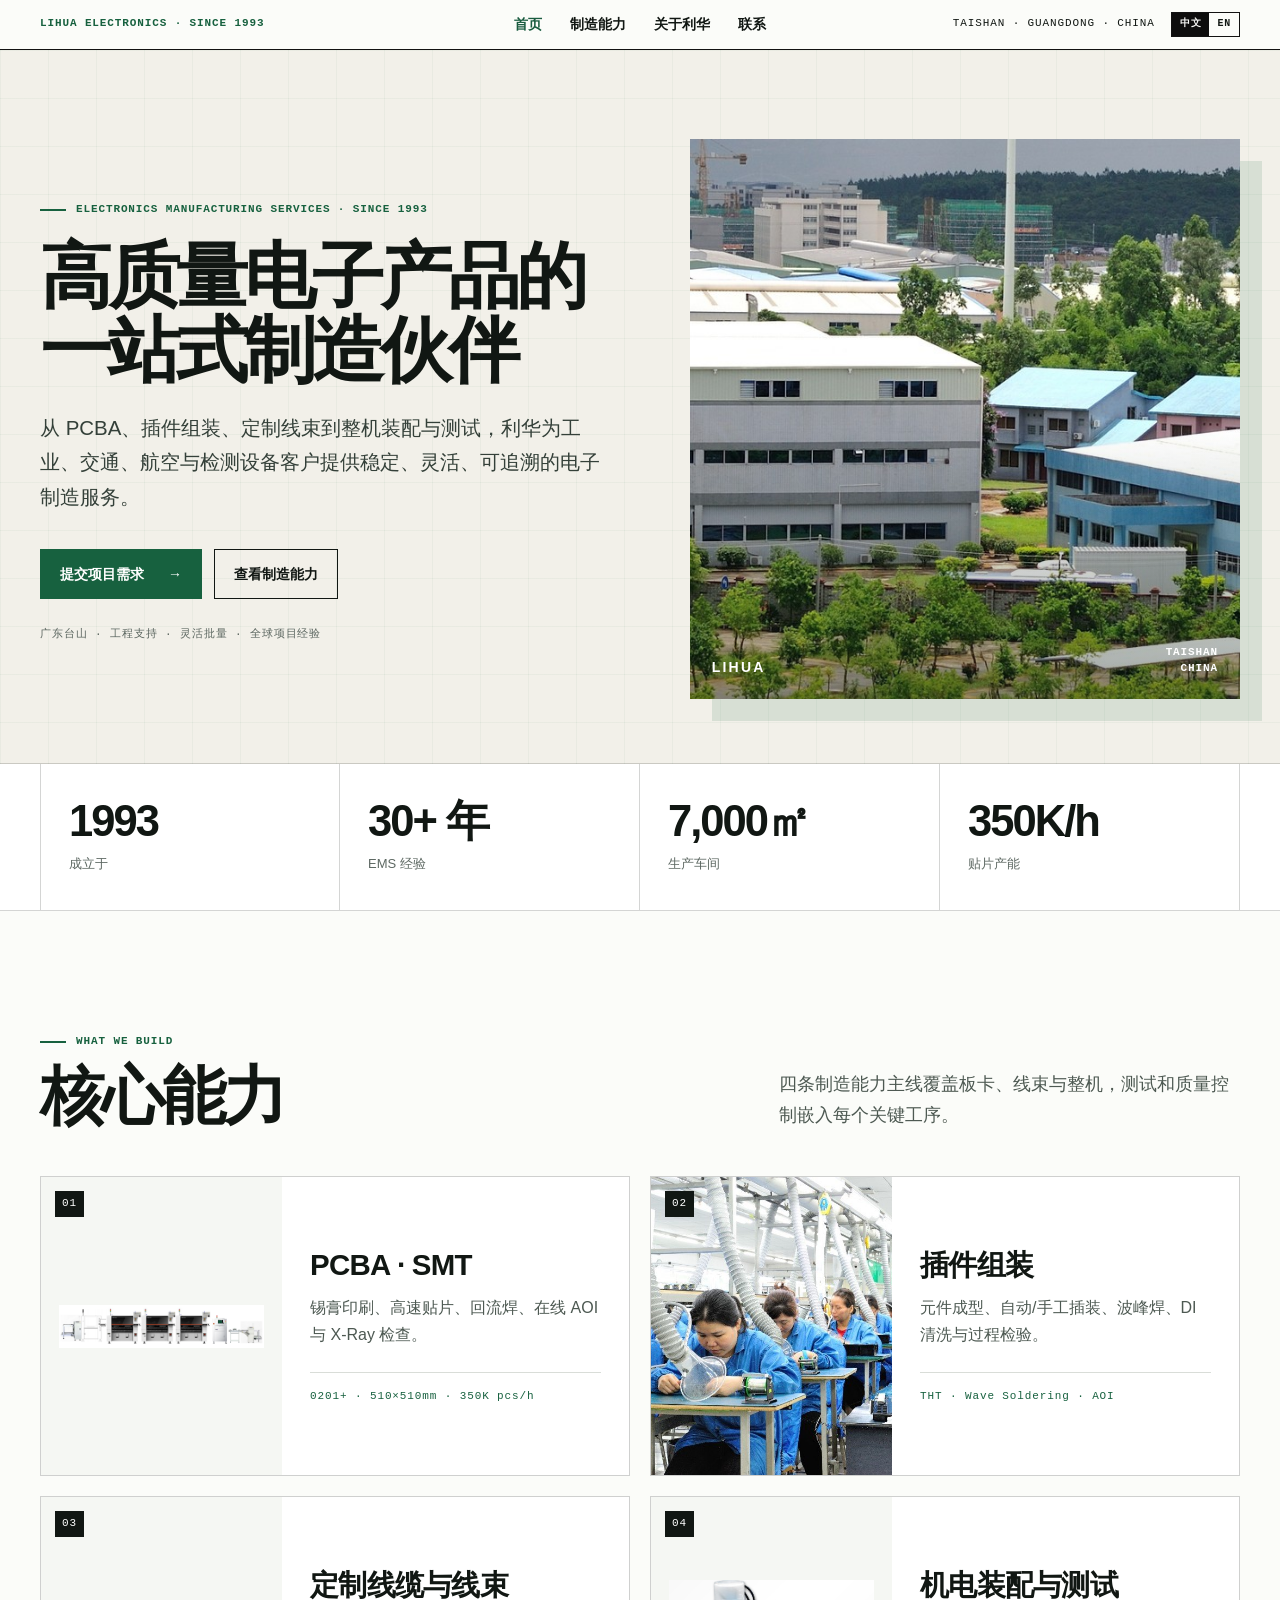
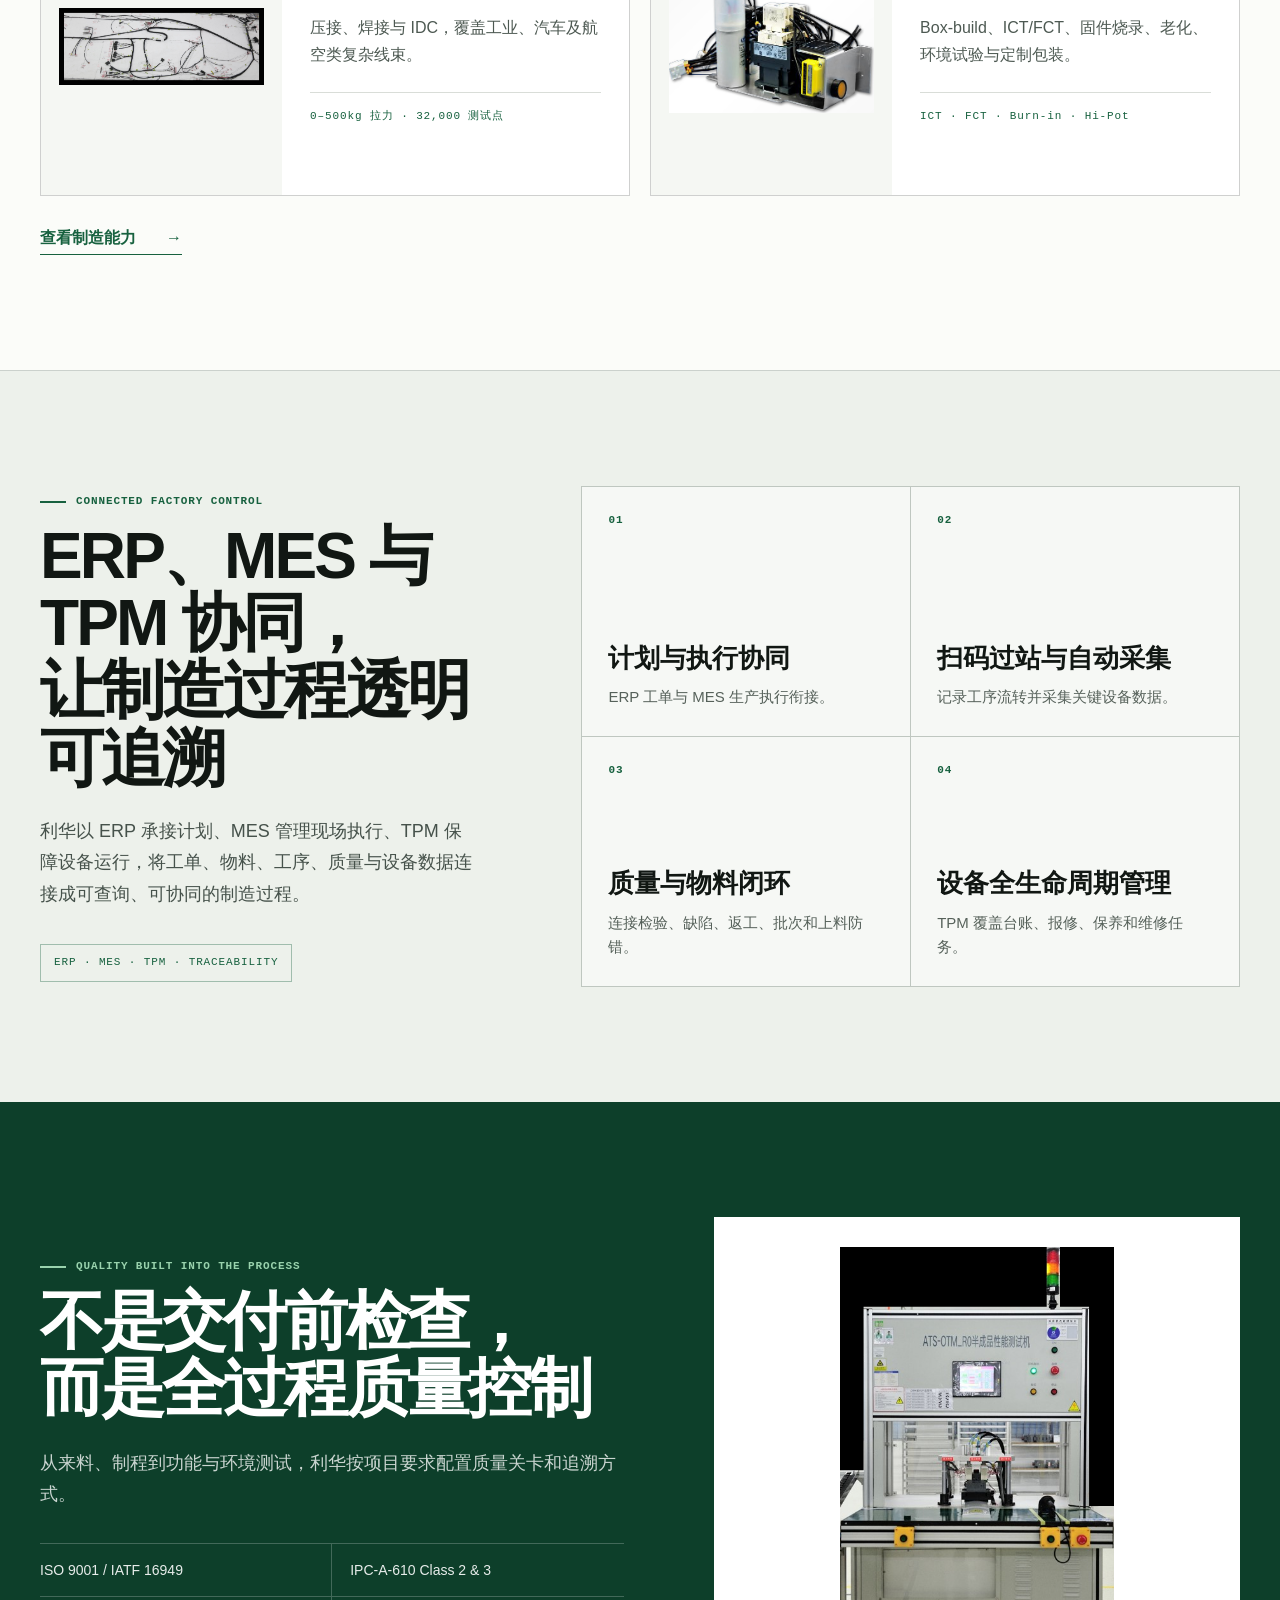
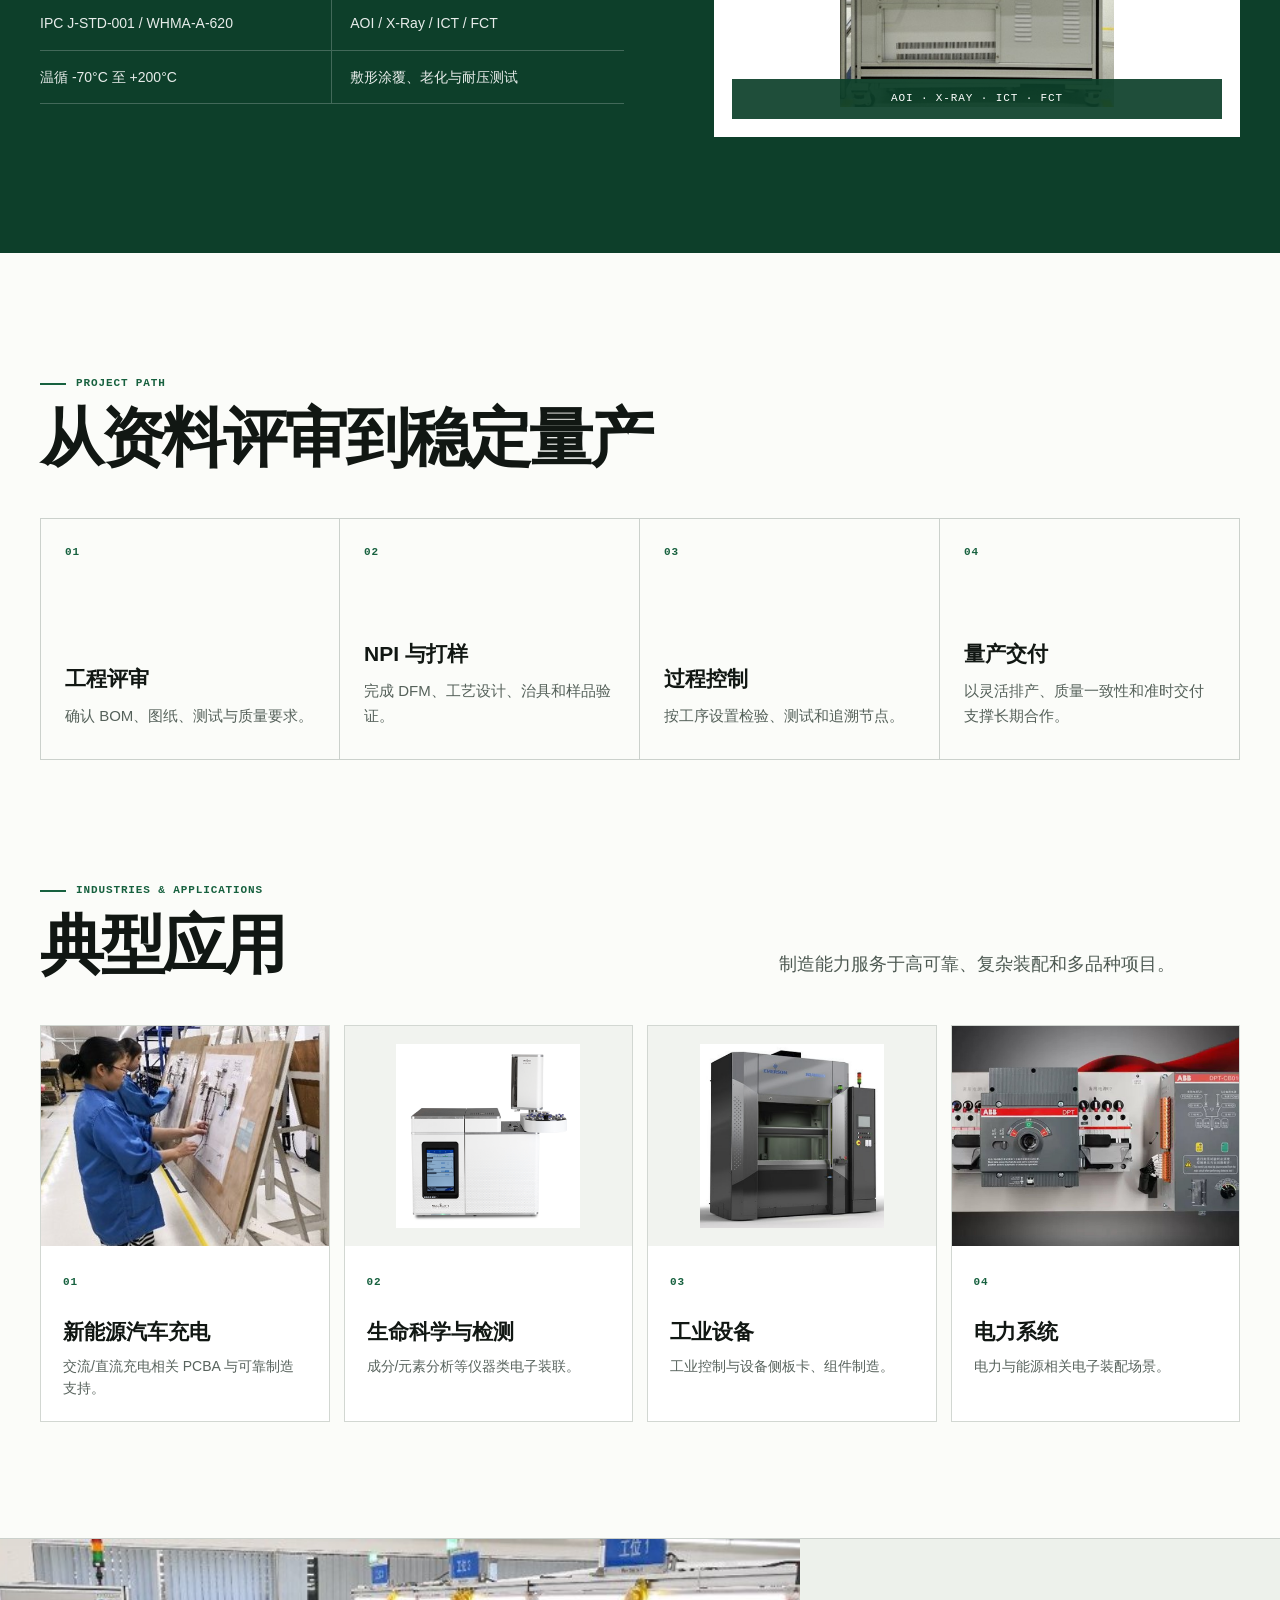
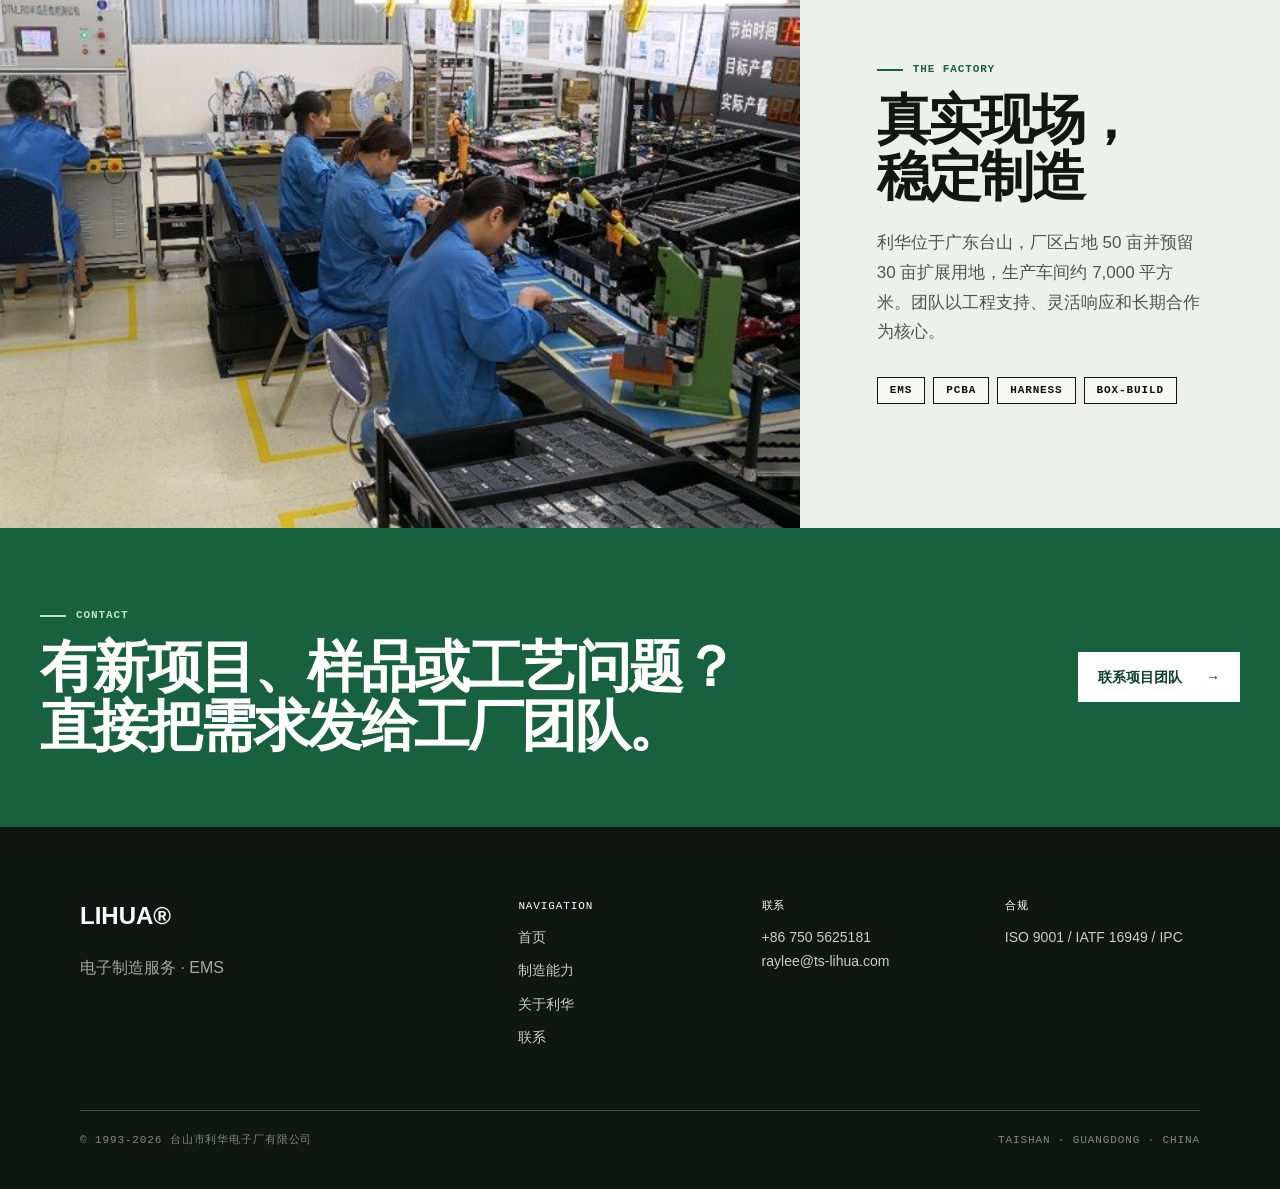
==== commit c1eb207f: "Expand ERP MES TPM digital manufacturing content" ====
--- a/zh/index.html
+++ b/zh/index.html
@@ -63,12 +63,12 @@
   <section class="home-mes">
     <div class="container home-mes-grid">
       <div class="home-mes-copy">
-        <span class="eyebrow mono">DIGITAL PROCESS CONTROL</span>
-        <h2>MES 连接每一道工序，<br> 让质量过程可追溯</h2>
-        <p>利华通过 MES 将生产任务、物料批次、工序执行、检验测试与异常处置串联起来，让质量要求落实到制造过程并形成可查询的生产履历。</p>
-        <span class="mes-system-label mono">MES · PROCESS · QUALITY · TRACEABILITY</span>
+        <span class="eyebrow mono">CONNECTED FACTORY CONTROL</span>
+        <h2>ERP、MES 与 TPM 协同，<br> 让制造过程透明可追溯</h2>
+        <p>利华以 ERP 承接计划、MES 管理现场执行、TPM 保障设备运行，将工单、物料、工序、质量与设备数据连接成可查询、可协同的制造过程。</p>
+        <span class="mes-system-label mono">ERP · MES · TPM · TRACEABILITY</span>
       </div>
-      <ol class="mes-flow"><li class="mes-flow-item"><span class="mes-flow-no mono">01</span><div><h3>工单与物料</h3><p>关联生产任务、BOM 与物料批次。</p></div></li><li class="mes-flow-item"><span class="mes-flow-no mono">02</span><div><h3>工序执行</h3><p>记录关键工序的人员、设备与时间。</p></div></li><li class="mes-flow-item"><span class="mes-flow-no mono">03</span><div><h3>检验与测试</h3><p>汇集制程检验、测试结果与不良信息。</p></div></li><li class="mes-flow-item"><span class="mes-flow-no mono">04</span><div><h3>追溯与闭环</h3><p>建立生产履历并记录异常处置与改进。</p></div></li></ol>
+      <ol class="mes-flow"><li class="mes-flow-item"><span class="mes-flow-no mono">01</span><div><h3>计划与执行协同</h3><p>ERP 工单与 MES 生产执行衔接。</p></div></li><li class="mes-flow-item"><span class="mes-flow-no mono">02</span><div><h3>扫码过站与自动采集</h3><p>记录工序流转并采集关键设备数据。</p></div></li><li class="mes-flow-item"><span class="mes-flow-no mono">03</span><div><h3>质量与物料闭环</h3><p>连接检验、缺陷、返工、批次和上料防错。</p></div></li><li class="mes-flow-item"><span class="mes-flow-no mono">04</span><div><h3>设备全生命周期管理</h3><p>TPM 覆盖台账、报修、保养和维修任务。</p></div></li></ol>
     </div>
   </section>
 
--- a/css/site.css
+++ b/css/site.css
@@ -1793,6 +1793,76 @@
 .module-facts li { list-style: none; padding: 13px 0; border-bottom: 1px solid #d5dad6; font-size: 14px; }
 .module-facts li::before { content: "✓"; margin-right: 11px; color: var(--home-green); font-weight: 900; }
 
+.digital-manufacturing {
+  padding: clamp(84px, 9vw, 132px) 0;
+  background: var(--home-mist);
+  border-top: 1px solid #cbd1cc;
+  border-bottom: 1px solid #cbd1cc;
+}
+
+.digital-intro {
+  display: grid;
+  grid-template-columns: minmax(0, 1.1fr) minmax(360px, 0.9fr);
+  gap: clamp(50px, 8vw, 120px);
+  align-items: end;
+}
+
+.digital-intro h2,
+.digital-detail-head h2 {
+  margin-top: 15px;
+  font-size: clamp(39px, 5vw, 68px);
+  line-height: 1.05;
+  letter-spacing: -0.045em;
+}
+
+.digital-intro > p { color: #46524b; font-size: 18px; line-height: 1.75; }
+
+.digital-system-flow {
+  display: grid;
+  grid-template-columns: repeat(3, minmax(0, 1fr));
+  margin-top: clamp(48px, 6vw, 76px);
+  border-top: 1px solid #bfc7c0;
+  border-left: 1px solid #bfc7c0;
+}
+
+.digital-system {
+  min-height: 280px;
+  padding: 28px;
+  list-style: none;
+  border-right: 1px solid #bfc7c0;
+  border-bottom: 1px solid #bfc7c0;
+  background: rgba(255,255,255,0.5);
+}
+
+.digital-system-no { color: var(--home-green); font-weight: 800; }
+.digital-system > strong { display: block; margin-top: 34px; color: var(--home-green); font-size: clamp(38px, 4vw, 58px); line-height: 1; letter-spacing: -0.04em; }
+.digital-system h3 { margin-top: 18px; font-size: 23px; }
+.digital-system p { margin-top: 12px; max-width: 390px; color: #536058; font-size: 15px; line-height: 1.68; }
+
+.digital-detail-grid {
+  display: grid;
+  grid-template-columns: minmax(0, 1.15fr) minmax(330px, 0.85fr);
+  gap: clamp(45px, 7vw, 96px);
+  margin-top: clamp(72px, 8vw, 112px);
+  align-items: start;
+}
+
+.digital-detail-head { margin-bottom: 34px; }
+.digital-detail-head h2 { font-size: clamp(34px, 4vw, 52px); }
+.digital-capabilities { display: grid; grid-template-columns: repeat(2, minmax(0, 1fr)); border-top: 1px solid #bfc7c0; border-left: 1px solid #bfc7c0; }
+.digital-capability { min-height: 210px; padding: 24px; border-right: 1px solid #bfc7c0; border-bottom: 1px solid #bfc7c0; background: rgba(255,255,255,0.42); }
+.digital-capability .mono { color: var(--home-green); font-weight: 800; }
+.digital-capability h3 { margin-top: 30px; font-size: 20px; line-height: 1.25; }
+.digital-capability p { margin-top: 11px; color: #59645e; font-size: 14px; line-height: 1.65; }
+
+.digital-outcomes { padding: clamp(30px, 4vw, 48px); background: var(--home-green-deep); color: #fff; }
+.digital-outcomes .eyebrow { color: #9cd0ad; }
+.digital-outcome { padding: 30px 0; border-bottom: 1px solid rgba(255,255,255,0.22); }
+.digital-outcome:first-of-type { margin-top: 18px; border-top: 1px solid rgba(255,255,255,0.22); }
+.digital-outcome strong { display: block; font-size: clamp(48px, 6vw, 78px); line-height: 1; letter-spacing: -0.05em; }
+.digital-outcome span { display: block; margin-top: 10px; color: rgba(255,255,255,0.76); font-size: 15px; line-height: 1.5; }
+.digital-note { margin-top: 32px; color: #9cd0ad; line-height: 1.7; }
+
 .manufacturing-quality { padding: clamp(82px, 9vw, 130px) 0; background: var(--home-green-deep); color: #fff; }
 .manufacturing-quality-grid { display: grid; grid-template-columns: minmax(0, 1fr) minmax(380px, 0.8fr); gap: clamp(50px, 7vw, 100px); align-items: center; }
 .manufacturing-quality .eyebrow { color: #9cd0ad; }
@@ -1889,6 +1959,9 @@
 
 @media (max-width: 960px) {
   .inner-hero-grid,
+  .digital-intro,
+  .digital-system-flow,
+  .digital-detail-grid,
   .manufacturing-quality-grid,
   .manufacturing-mes,
   .about-story-grid,
@@ -1904,6 +1977,8 @@
   .manufacturing-module-photo { order: 0; min-height: 360px; }
   .manufacturing-module.reverse .manufacturing-module-copy,
   .manufacturing-module-copy { order: 1; border-top: 1px solid #cbd1cc; border-right: none; border-left: none; }
+  .digital-system-flow { border-left: none; }
+  .digital-system { min-height: 220px; border-left: 1px solid #bfc7c0; }
   .additional-grid,
   .about-values-grid { grid-template-columns: repeat(2, minmax(0, 1fr)); }
   .additional-grid article:nth-child(n+3),
@@ -1944,6 +2019,11 @@
   .manufacturing-module-copy { padding: 32px 22px; }
   .manufacturing-module-copy h2 { font-size: 34px; }
   .manufacturing-quality-copy h2 { font-size: 36px; }
+  .digital-intro h2 { font-size: 38px; }
+  .digital-intro > p { font-size: 16px; }
+  .digital-capabilities { grid-template-columns: 1fr; }
+  .digital-capability { min-height: 190px; }
+  .digital-detail-head h2 { font-size: 34px; }
   .manufacturing-quality-copy ul { grid-template-columns: 1fr; }
   .manufacturing-quality-photo { min-height: 300px; }
   .manufacturing-mes h3 { font-size: 33px; }
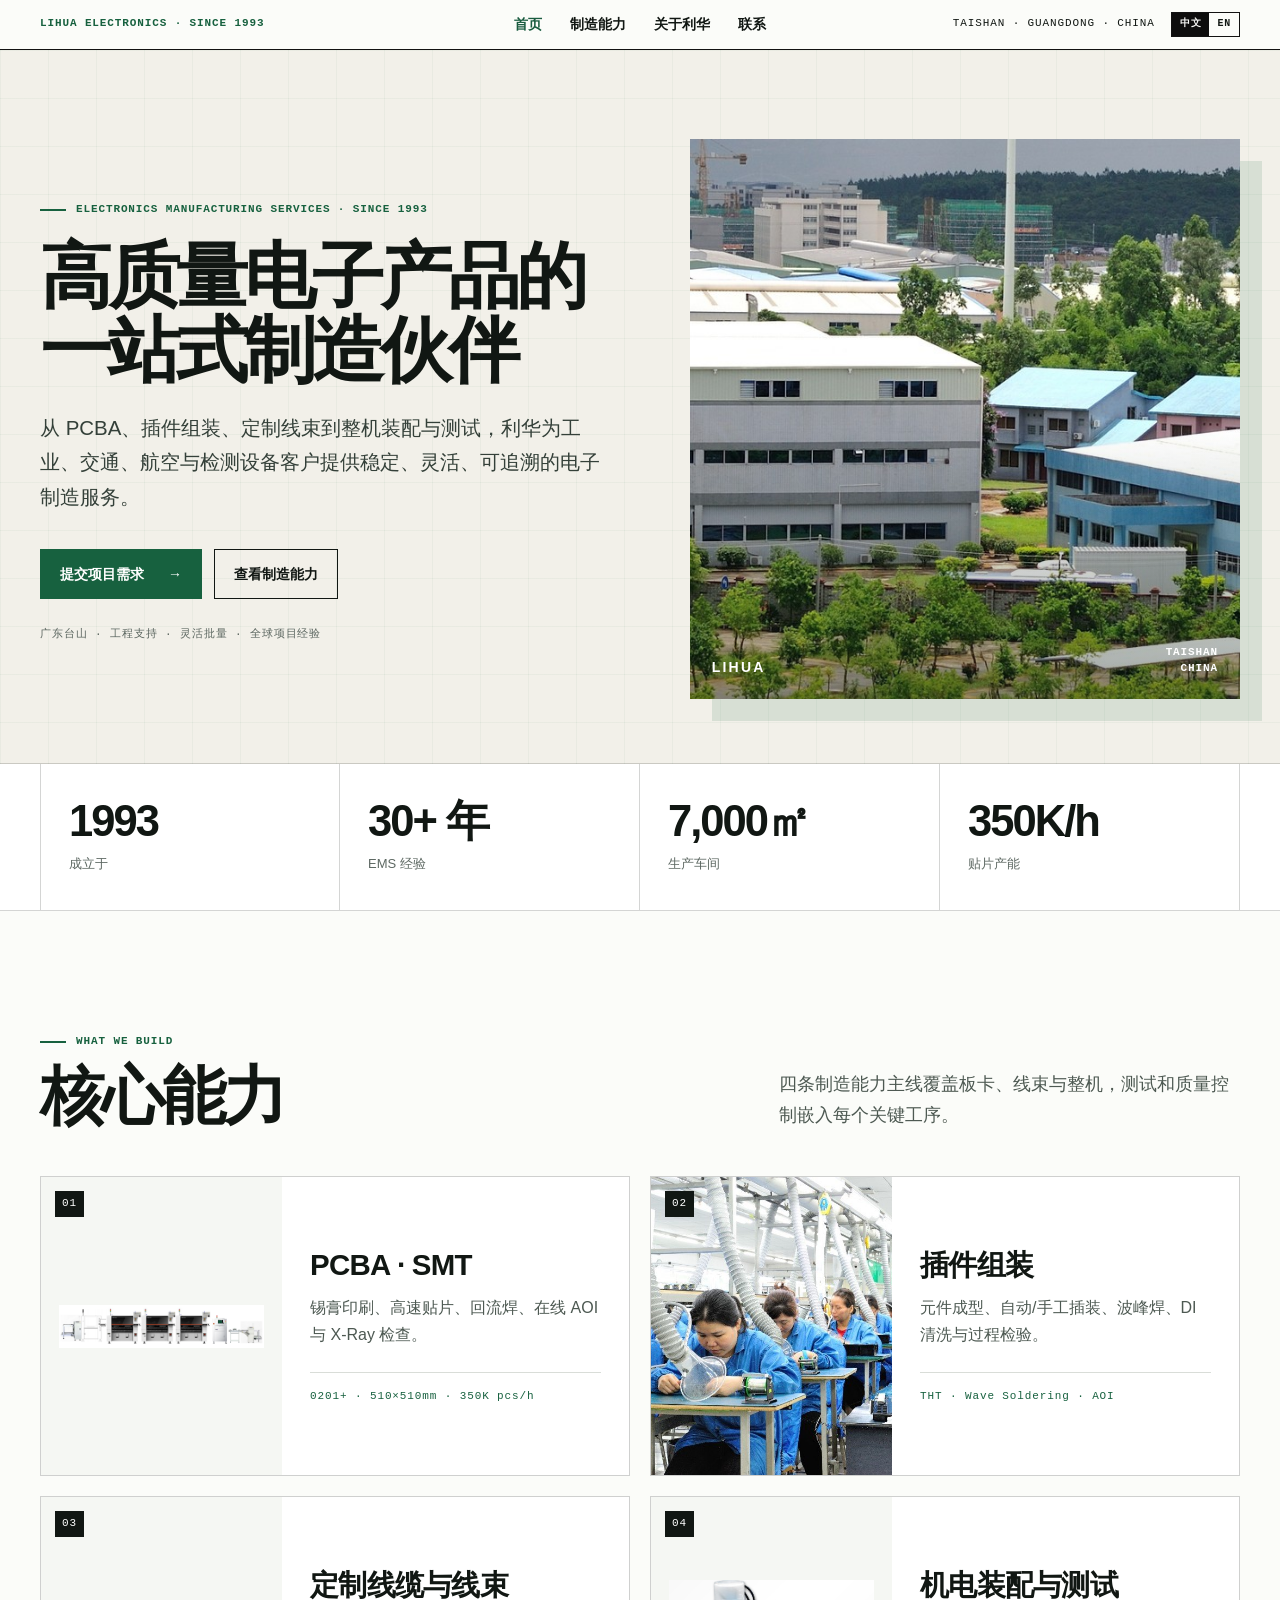
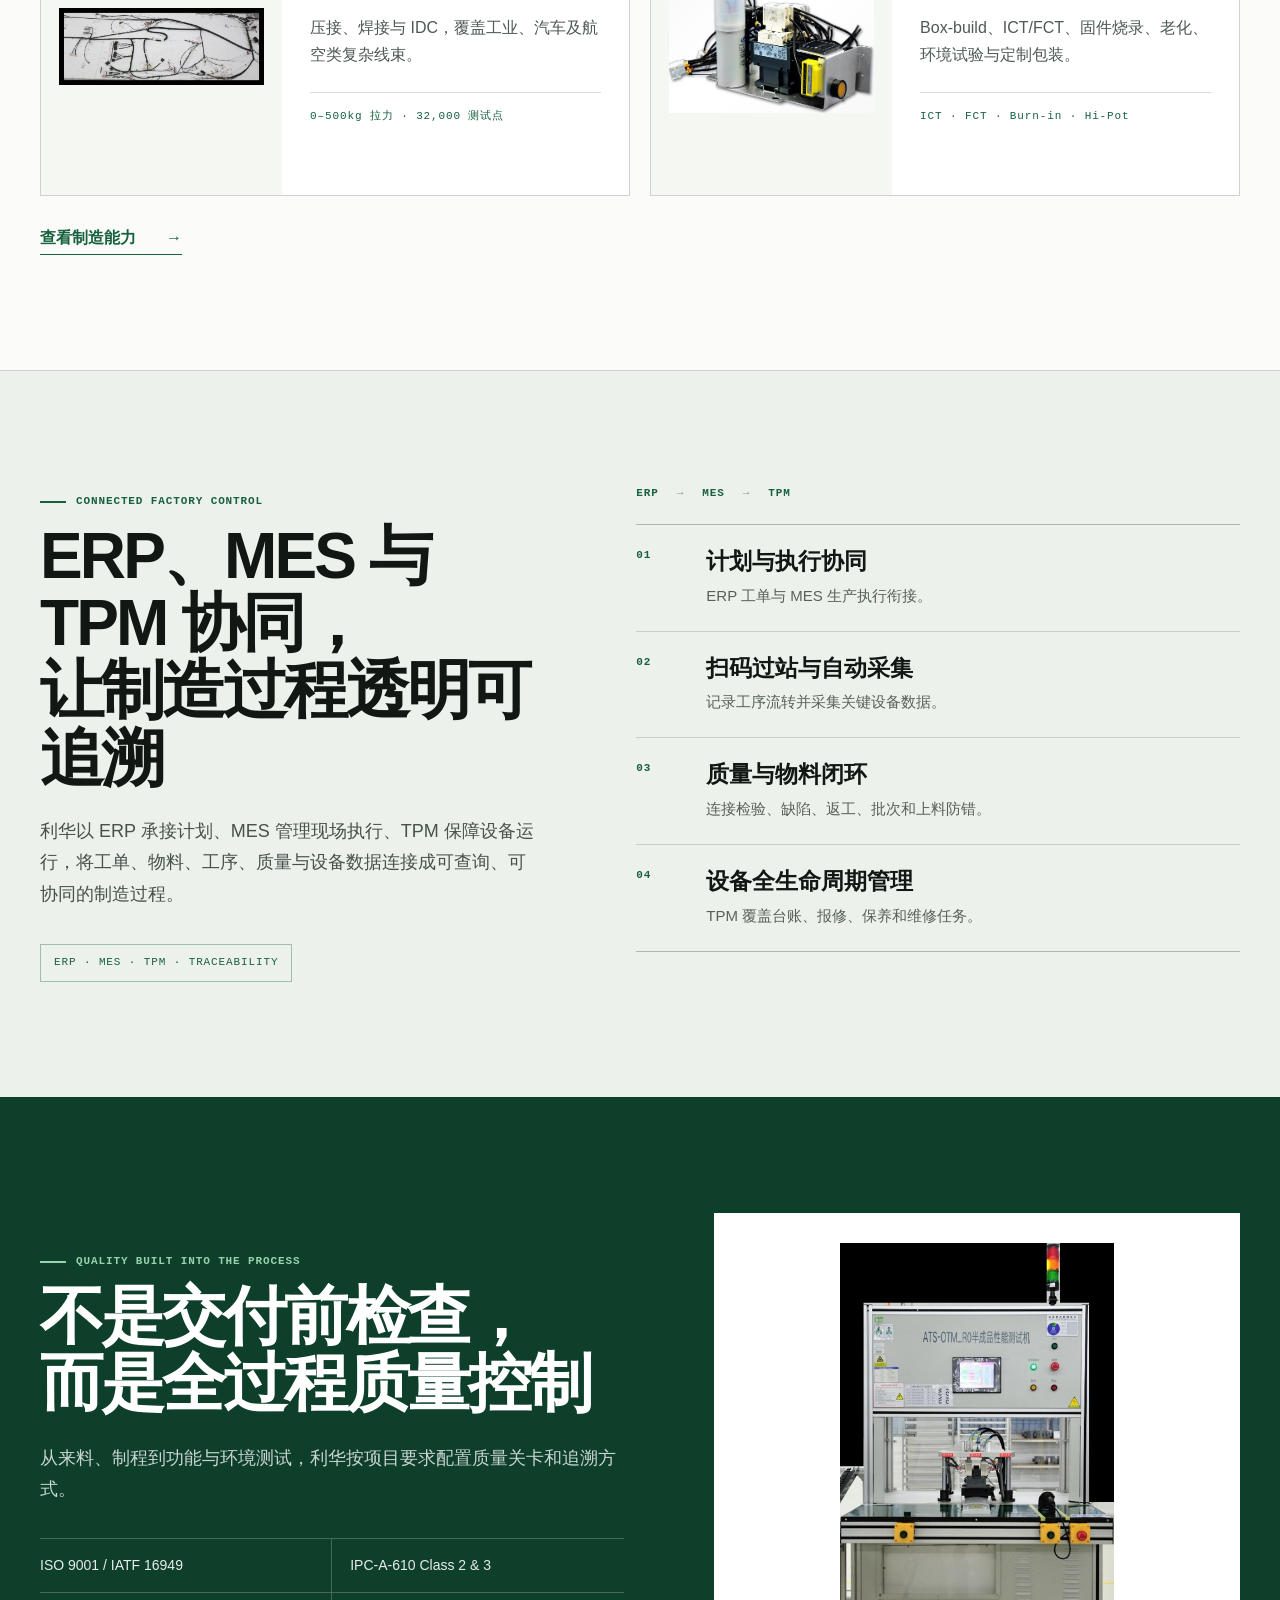
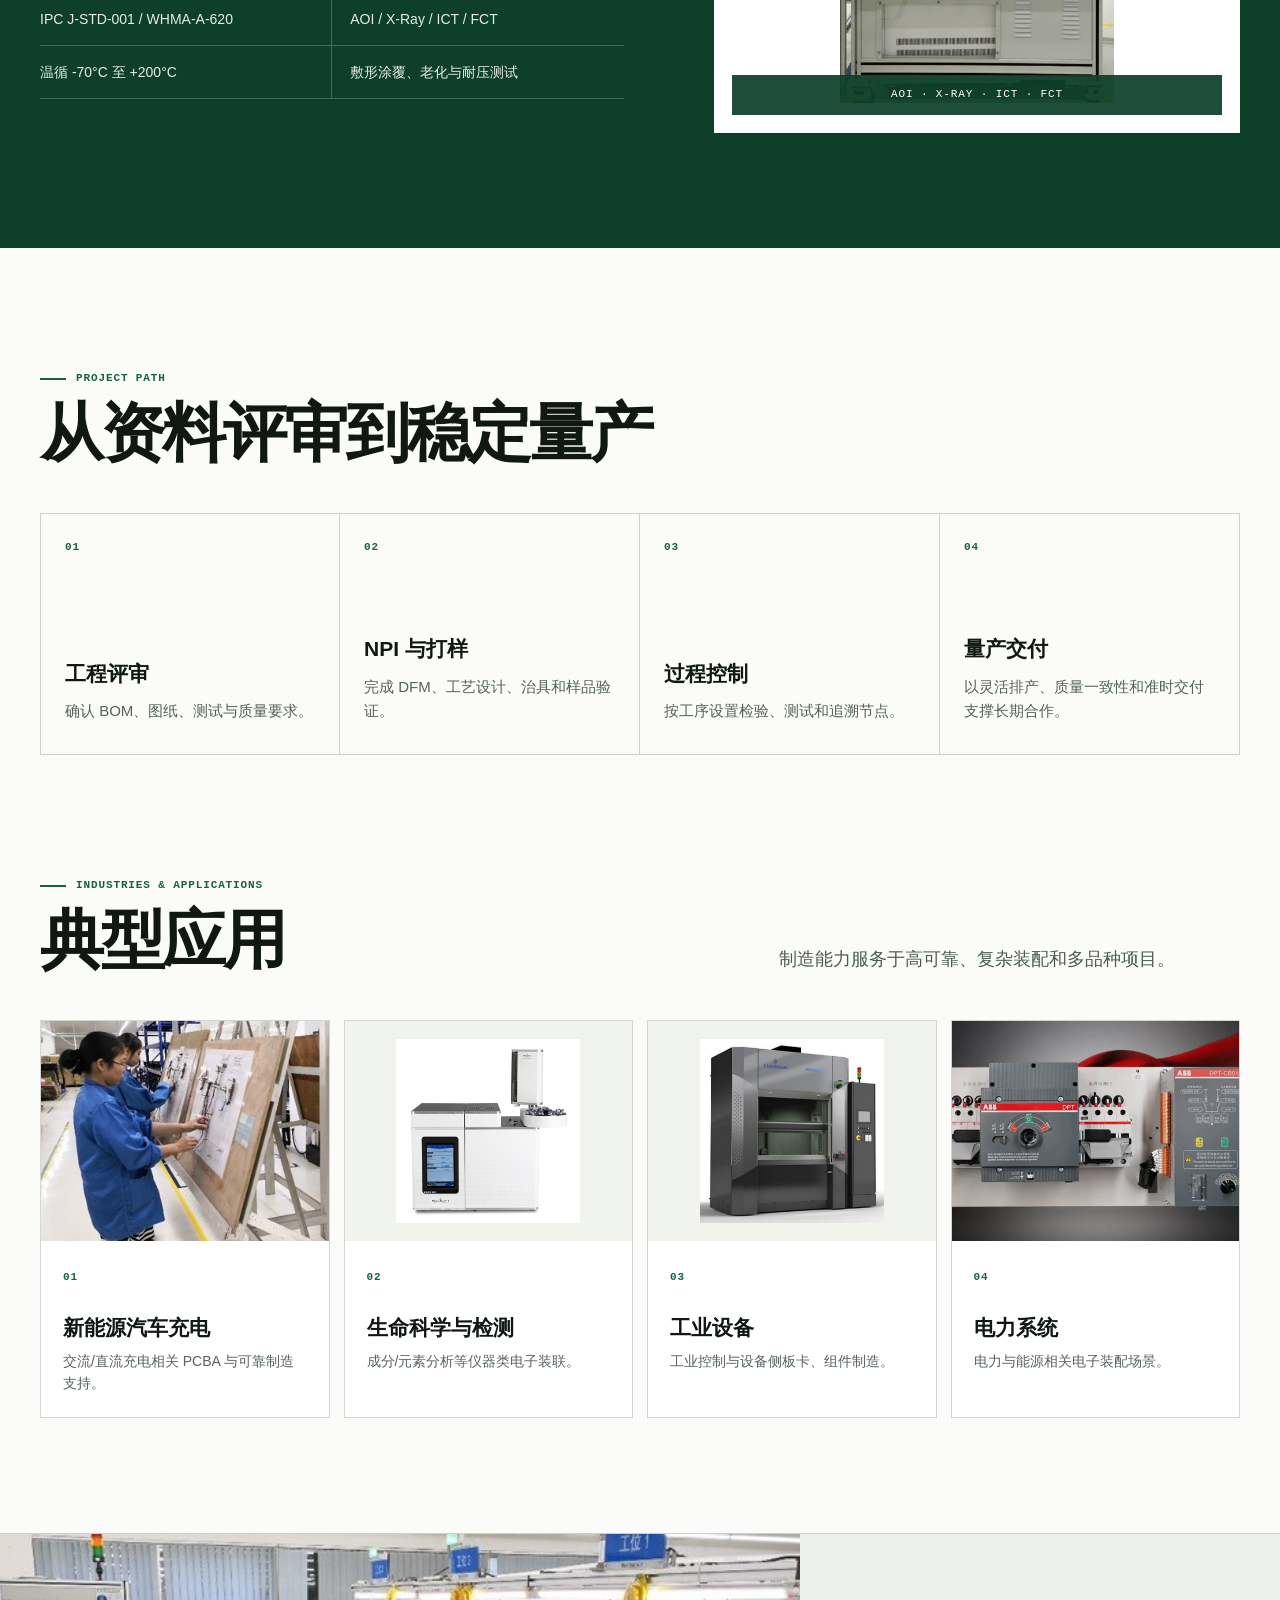
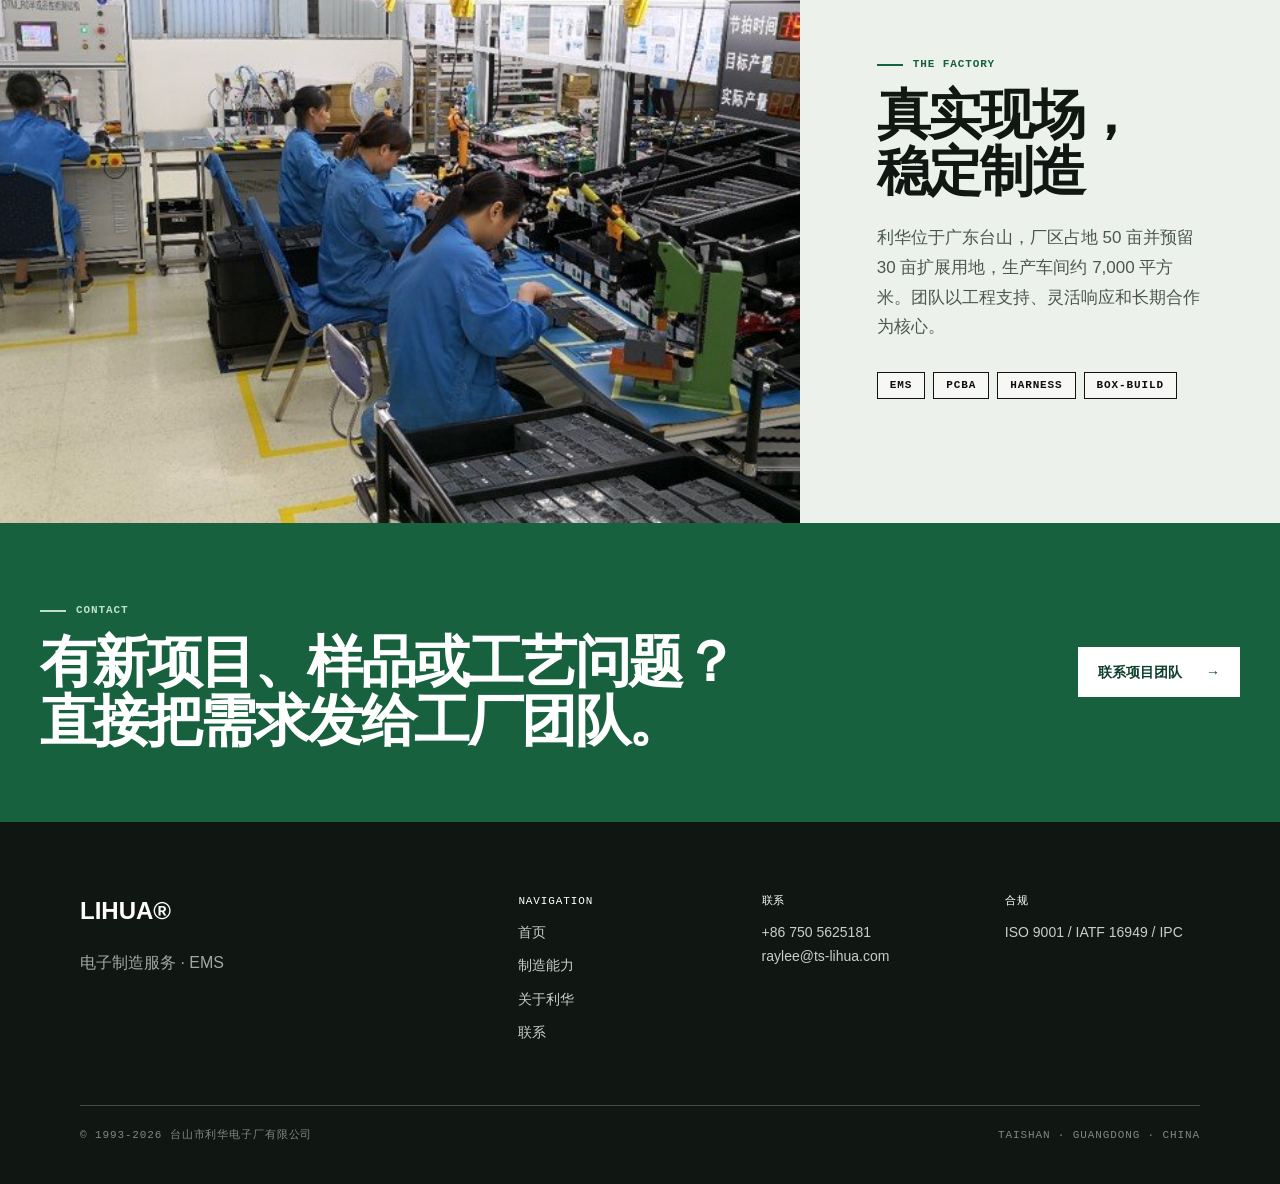
==== commit 2eb9fdb5: "Align digital manufacturing sections" ====
--- a/zh/index.html
+++ b/zh/index.html
@@ -68,7 +68,10 @@
         <p>利华以 ERP 承接计划、MES 管理现场执行、TPM 保障设备运行，将工单、物料、工序、质量与设备数据连接成可查询、可协同的制造过程。</p>
         <span class="mes-system-label mono">ERP · MES · TPM · TRACEABILITY</span>
       </div>
-      <ol class="mes-flow"><li class="mes-flow-item"><span class="mes-flow-no mono">01</span><div><h3>计划与执行协同</h3><p>ERP 工单与 MES 生产执行衔接。</p></div></li><li class="mes-flow-item"><span class="mes-flow-no mono">02</span><div><h3>扫码过站与自动采集</h3><p>记录工序流转并采集关键设备数据。</p></div></li><li class="mes-flow-item"><span class="mes-flow-no mono">03</span><div><h3>质量与物料闭环</h3><p>连接检验、缺陷、返工、批次和上料防错。</p></div></li><li class="mes-flow-item"><span class="mes-flow-no mono">04</span><div><h3>设备全生命周期管理</h3><p>TPM 覆盖台账、报修、保养和维修任务。</p></div></li></ol>
+      <div class="home-mes-operations">
+        <p class="mes-system-rail mono"><span>ERP</span><i aria-hidden="true">→</i><span>MES</span><i aria-hidden="true">→</i><span>TPM</span></p>
+        <ol class="mes-flow"><li class="mes-flow-item"><span class="mes-flow-no mono">01</span><div><h3>计划与执行协同</h3><p>ERP 工单与 MES 生产执行衔接。</p></div></li><li class="mes-flow-item"><span class="mes-flow-no mono">02</span><div><h3>扫码过站与自动采集</h3><p>记录工序流转并采集关键设备数据。</p></div></li><li class="mes-flow-item"><span class="mes-flow-no mono">03</span><div><h3>质量与物料闭环</h3><p>连接检验、缺陷、返工、批次和上料防错。</p></div></li><li class="mes-flow-item"><span class="mes-flow-no mono">04</span><div><h3>设备全生命周期管理</h3><p>TPM 覆盖台账、报修、保养和维修任务。</p></div></li></ol>
+      </div>
     </div>
   </section>
 
--- a/css/site.css
+++ b/css/site.css
@@ -1524,21 +1524,24 @@
 
 .home-mes-grid {
   display: grid;
-  grid-template-columns: minmax(0, 0.8fr) minmax(0, 1.2fr);
+  grid-template-columns: minmax(0, 0.9fr) minmax(0, 1.1fr);
   gap: clamp(52px, 8vw, 120px);
   align-items: start;
 }
 
-.home-mes-copy { position: sticky; top: 100px; }
 .home-mes-copy h2 { margin-top: 13px; }
 .home-mes-copy > p { margin-top: 24px; max-width: 590px; color: #46524b; font-size: 18px; line-height: 1.75; }
 .mes-system-label { display: inline-flex; margin-top: 34px; padding: 10px 13px; color: var(--home-green); border: 1px solid rgba(23,97,63,0.36); }
 
-.mes-flow { display: grid; grid-template-columns: repeat(2, minmax(0, 1fr)); border-top: 1px solid #bfc7c0; border-left: 1px solid #bfc7c0; }
-.mes-flow-item { min-height: 250px; padding: 26px; list-style: none; border-right: 1px solid #bfc7c0; border-bottom: 1px solid #bfc7c0; display: flex; flex-direction: column; justify-content: space-between; gap: 34px; background: rgba(255,255,255,0.48); }
+.home-mes-operations { min-width: 0; }
+.mes-system-rail { display: flex; align-items: center; gap: 18px; padding: 0 0 22px; border-bottom: 1px solid #aeb8b0; color: var(--home-green); font-weight: 800; }
+.mes-system-rail i { color: #829087; font-style: normal; font-weight: 400; }
+.mes-flow { border-bottom: 1px solid #aeb8b0; }
+.mes-flow-item { padding: 23px 0; list-style: none; border-bottom: 1px solid #c7cec8; display: grid; grid-template-columns: 52px minmax(0, 1fr); gap: 18px; align-items: start; }
+.mes-flow-item:last-child { border-bottom: none; }
 .mes-flow-no { color: var(--home-green); font-weight: 800; }
-.mes-flow-item h3 { font-size: clamp(20px, 2vw, 27px); line-height: 1.2; }
-.mes-flow-item p { margin-top: 12px; color: #56615a; font-size: 15px; line-height: 1.65; }
+.mes-flow-item h3 { font-size: clamp(19px, 1.8vw, 24px); line-height: 1.2; }
+.mes-flow-item p { margin-top: 8px; color: #56615a; font-size: 15px; line-height: 1.6; }
 
 .home-quality { padding: clamp(82px, 9vw, 132px) 0; background: var(--home-green-deep); color: #fff; }
 .home-quality-grid { display: grid; grid-template-columns: minmax(0, 1fr) minmax(380px, 0.9fr); gap: clamp(50px, 7vw, 100px); align-items: center; }
@@ -1614,7 +1617,6 @@
   .capability-grid { grid-template-columns: 1fr; }
   .capability-card { grid-template-columns: minmax(150px, 0.8fr) minmax(0, 1.2fr); min-height: 270px; }
   .capability-photo { min-height: 0; }
-  .home-mes-copy { position: static; }
   .home-quality-photo { min-height: 390px; }
   .process-list { grid-template-columns: repeat(2, minmax(0, 1fr)); }
   .process-step:nth-child(2) { border-right: 1px solid #cbd1cc; }
@@ -1654,8 +1656,8 @@
   .capability-card { grid-template-columns: 1fr; }
   .capability-photo { min-height: 210px; }
   .capability-copy { padding: 22px; }
-  .mes-flow { grid-template-columns: 1fr; }
-  .mes-flow-item { min-height: 190px; }
+  .mes-system-rail { gap: 13px; }
+  .mes-flow-item { grid-template-columns: 42px minmax(0, 1fr); padding: 20px 0; }
   .quality-list { grid-template-columns: 1fr; }
   .quality-list li:nth-child(odd) { border-right: none; }
   .quality-list li:nth-child(even) { padding-left: 0; }
@@ -1822,46 +1824,41 @@
   grid-template-columns: repeat(3, minmax(0, 1fr));
   margin-top: clamp(48px, 6vw, 76px);
   border-top: 1px solid #bfc7c0;
-  border-left: 1px solid #bfc7c0;
+  border-bottom: 1px solid #bfc7c0;
 }
 
 .digital-system {
-  min-height: 280px;
-  padding: 28px;
+  padding: 28px clamp(22px, 3vw, 38px) 30px;
   list-style: none;
   border-right: 1px solid #bfc7c0;
-  border-bottom: 1px solid #bfc7c0;
-  background: rgba(255,255,255,0.5);
-}
+}
+.digital-system:last-child { border-right: none; }
 
 .digital-system-no { color: var(--home-green); font-weight: 800; }
-.digital-system > strong { display: block; margin-top: 34px; color: var(--home-green); font-size: clamp(38px, 4vw, 58px); line-height: 1; letter-spacing: -0.04em; }
-.digital-system h3 { margin-top: 18px; font-size: 23px; }
+.digital-system > strong { display: block; margin-top: 24px; color: var(--home-green); font-size: clamp(32px, 3.4vw, 46px); line-height: 1; letter-spacing: -0.04em; }
+.digital-system h3 { margin-top: 14px; font-size: 21px; }
 .digital-system p { margin-top: 12px; max-width: 390px; color: #536058; font-size: 15px; line-height: 1.68; }
-
-.digital-detail-grid {
-  display: grid;
-  grid-template-columns: minmax(0, 1.15fr) minmax(330px, 0.85fr);
-  gap: clamp(45px, 7vw, 96px);
+.digital-note { margin-top: 17px; color: #617067; line-height: 1.7; }
+
+.digital-detail {
   margin-top: clamp(72px, 8vw, 112px);
-  align-items: start;
 }
 
 .digital-detail-head { margin-bottom: 34px; }
 .digital-detail-head h2 { font-size: clamp(34px, 4vw, 52px); }
-.digital-capabilities { display: grid; grid-template-columns: repeat(2, minmax(0, 1fr)); border-top: 1px solid #bfc7c0; border-left: 1px solid #bfc7c0; }
-.digital-capability { min-height: 210px; padding: 24px; border-right: 1px solid #bfc7c0; border-bottom: 1px solid #bfc7c0; background: rgba(255,255,255,0.42); }
+.digital-capabilities { display: grid; grid-template-columns: repeat(2, minmax(0, 1fr)); border-top: 1px solid #bfc7c0; }
+.digital-capability { padding: 24px 28px 24px 0; list-style: none; border-bottom: 1px solid #bfc7c0; display: grid; grid-template-columns: 48px minmax(0, 1fr); gap: 12px; }
+.digital-capability:nth-child(odd) { border-right: 1px solid #bfc7c0; }
+.digital-capability:nth-child(even) { padding-left: 28px; }
 .digital-capability .mono { color: var(--home-green); font-weight: 800; }
-.digital-capability h3 { margin-top: 30px; font-size: 20px; line-height: 1.25; }
-.digital-capability p { margin-top: 11px; color: #59645e; font-size: 14px; line-height: 1.65; }
-
-.digital-outcomes { padding: clamp(30px, 4vw, 48px); background: var(--home-green-deep); color: #fff; }
-.digital-outcomes .eyebrow { color: #9cd0ad; }
-.digital-outcome { padding: 30px 0; border-bottom: 1px solid rgba(255,255,255,0.22); }
-.digital-outcome:first-of-type { margin-top: 18px; border-top: 1px solid rgba(255,255,255,0.22); }
-.digital-outcome strong { display: block; font-size: clamp(48px, 6vw, 78px); line-height: 1; letter-spacing: -0.05em; }
-.digital-outcome span { display: block; margin-top: 10px; color: rgba(255,255,255,0.76); font-size: 15px; line-height: 1.5; }
-.digital-note { margin-top: 32px; color: #9cd0ad; line-height: 1.7; }
+.digital-capability h3 { font-size: 20px; line-height: 1.25; }
+.digital-capability p { margin-top: 9px; color: #59645e; font-size: 14px; line-height: 1.65; }
+
+.digital-outcome-strip { margin-top: clamp(48px, 6vw, 72px); display: grid; grid-template-columns: minmax(190px, 0.75fr) repeat(2, minmax(0, 1fr)); border-top: 1px solid #aeb8b0; border-bottom: 1px solid #aeb8b0; align-items: stretch; }
+.digital-outcome-strip > .eyebrow { padding: 28px 24px 28px 0; align-self: center; color: var(--home-green); }
+.digital-outcome { padding: 26px clamp(22px, 3vw, 38px); border-left: 1px solid #bfc7c0; }
+.digital-outcome strong { display: block; color: var(--home-green); font-size: clamp(34px, 4vw, 52px); line-height: 1; letter-spacing: -0.045em; }
+.digital-outcome span { display: block; margin-top: 9px; color: #59655e; font-size: 14px; line-height: 1.5; }
 
 .manufacturing-quality { padding: clamp(82px, 9vw, 130px) 0; background: var(--home-green-deep); color: #fff; }
 .manufacturing-quality-grid { display: grid; grid-template-columns: minmax(0, 1fr) minmax(380px, 0.8fr); gap: clamp(50px, 7vw, 100px); align-items: center; }
@@ -1961,7 +1958,6 @@
   .inner-hero-grid,
   .digital-intro,
   .digital-system-flow,
-  .digital-detail-grid,
   .manufacturing-quality-grid,
   .manufacturing-mes,
   .about-story-grid,
@@ -1977,8 +1973,11 @@
   .manufacturing-module-photo { order: 0; min-height: 360px; }
   .manufacturing-module.reverse .manufacturing-module-copy,
   .manufacturing-module-copy { order: 1; border-top: 1px solid #cbd1cc; border-right: none; border-left: none; }
-  .digital-system-flow { border-left: none; }
-  .digital-system { min-height: 220px; border-left: 1px solid #bfc7c0; }
+  .digital-system-flow { border-bottom: none; }
+  .digital-system { border-right: none; border-bottom: 1px solid #bfc7c0; }
+  .digital-outcome-strip { grid-template-columns: repeat(2, minmax(0, 1fr)); }
+  .digital-outcome-strip > .eyebrow { grid-column: 1 / -1; padding: 22px 0; border-bottom: 1px solid #bfc7c0; }
+  .digital-outcome:first-of-type { border-left: none; }
   .additional-grid,
   .about-values-grid { grid-template-columns: repeat(2, minmax(0, 1fr)); }
   .additional-grid article:nth-child(n+3),
@@ -2022,8 +2021,12 @@
   .digital-intro h2 { font-size: 38px; }
   .digital-intro > p { font-size: 16px; }
   .digital-capabilities { grid-template-columns: 1fr; }
-  .digital-capability { min-height: 190px; }
+  .digital-capability,
+  .digital-capability:nth-child(even) { padding: 21px 0; border-right: none; grid-template-columns: 42px minmax(0, 1fr); }
   .digital-detail-head h2 { font-size: 34px; }
+  .digital-outcome-strip { grid-template-columns: 1fr; }
+  .digital-outcome { padding: 23px 0; border-top: 1px solid #bfc7c0; border-left: none; }
+  .digital-outcome-strip > .eyebrow { border-bottom: none; }
   .manufacturing-quality-copy ul { grid-template-columns: 1fr; }
   .manufacturing-quality-photo { min-height: 300px; }
   .manufacturing-mes h3 { font-size: 33px; }
